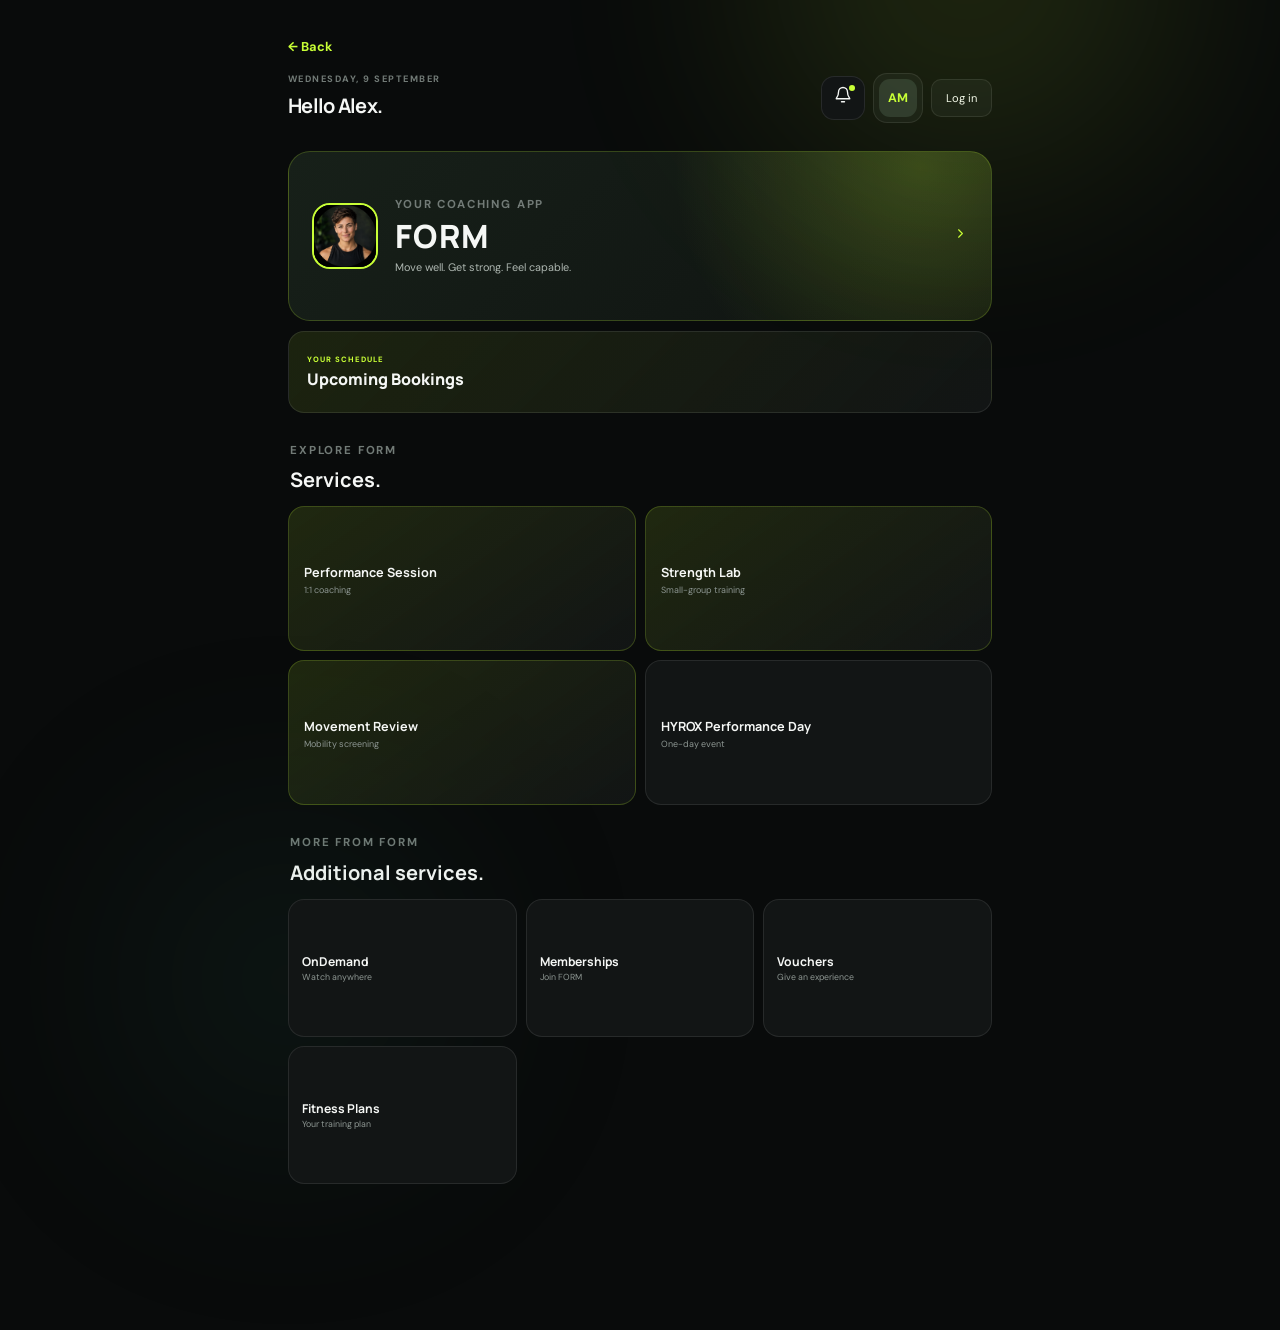
==== forgot-password.html @ d8555ecd "Add" ====
<!doctype html>
<html lang="en">
<head>
  <meta charset="utf-8">
  <meta name="viewport" content="width=device-width,initial-scale=1">
  <meta name="theme-color" content="#090b0b">
  <meta name="description" content="A premium fibodo custom coaching app experience.">
  <title>FORM Dark — Powered by fibodo</title>
  <link rel="preconnect" href="https://fonts.googleapis.com">
  <link rel="preconnect" href="https://fonts.gstatic.com" crossorigin>
  <link href="https://fonts.googleapis.com/css2?family=DM+Sans:wght@400;500;600;700&amp;family=Manrope:wght@500;600;700;800&amp;display=swap" rel="stylesheet">
  <link rel="stylesheet" href="app.css">
</head>
<body data-initial-view="forgotPassword">
  <div class="ambient ambient-one"></div><div class="ambient ambient-two"></div>
  <aside class="sidebar" aria-label="Primary navigation">
    <a class="brand" href="#" aria-label="FORM home"><span class="brand-mark">F</span><span>FORM</span></a>
    <nav class="desktop-nav">
      <button class="nav-item active" data-view="home"><span data-icon="home"></span><em>Overview</em></button>
      <button class="nav-item" data-view="bookings"><span data-icon="calendar"></span><em>Bookings</em></button>
      <button class="nav-item" data-view="plans"><span data-icon="bolt"></span><em>My plan</em></button>
      <button class="nav-item" data-view="videos"><span data-icon="library"></span><em>Video library</em></button>
      <button class="nav-item" data-view="rewards"><span data-icon="trophy"></span><em>Achievements</em></button>
      <button class="nav-item" data-view="messages"><span data-icon="message"></span><em>Messages</em><b class="notice">2</b></button>
      <button class="nav-item" data-view="vouchers"><span data-icon="gift"></span><em>Vouchers</em></button>
    </nav>
    <div class="sidebar-foot"><span>Powered by</span><strong>fibodo</strong></div>
  </aside>

  <main class="shell">
    <button id="globalBack" class="global-back" type="button">← Back</button><header class="topbar">
      <div><p class="eyebrow">Wednesday, 9 September</p><h1 id="pageTitle">Hello Alex.</h1></div>
      <div class="top-actions"><div class="notification-menu"><button class="icon-btn" id="notificationToggle" aria-label="Open notifications" aria-expanded="false" aria-controls="notificationDropdown"><span data-icon="bell"></span><i></i></button><div class="notification-dropdown" id="notificationDropdown" aria-hidden="true"><header><div><p class="eyebrow">UPDATES</p><h3>Notifications</h3></div><span>4 new</span></header><div class="notification-news"><div class="notification-news-title"><div><p class="eyebrow">NEWS</p><h4>Latest from FORM.</h4></div><button data-view="news">View all</button></div><button data-view="news"><strong>Why consistency beats intensity</strong><small>Training · 4 min read</small></button><button data-view="news"><strong>Five high-protein lunches</strong><small>Nutrition · 3 min read</small></button></div><button data-view="bookings"><span class="notification-symbol"><span data-icon="calendar"></span></span><span><strong>Upcoming booking</strong><small>1:1 Performance Session tomorrow at 10:30</small><em>2 min ago</em></span></button><button data-view="plans"><span class="notification-symbol"><span data-icon="bolt"></span></span><span><strong>Remember to log your workout</strong><small>Record today’s session and how it felt.</small><em>1 hour ago</em></span></button><button data-view="messages"><span class="notification-symbol"><span data-icon="message"></span></span><span><strong>2 new messages</strong><small>Jordan replied about your next session.</small><em>Today</em></span></button><footer><button data-view="settings">Notification settings</button></footer></div></div><button class="profile" data-view="account" aria-label="Open account"><span>AM</span><b>Alex Morgan<small>Premium member</small></b></button><button class="outline-button" data-view="login">Log in</button></div>
    </header>

    <section class="view active" id="home">
      <div class="mobile-home-dashboard">
        <button class="mobile-business-card" data-view="about" aria-label="Learn more about FORM">
          <img class="mobile-business-headshot" src="images/pt-headshot.png" alt="FORM personal trainer">
          <div><p class="eyebrow">YOUR COACHING APP</p><h2>FORM</h2><p>Move well. Get strong. Feel capable.</p></div>
          <span class="mobile-business-arrow" data-icon="chevron"></span>
        </button>
        <button class="mobile-book-now" data-view="bookings"><span><small>YOUR SCHEDULE</small><strong>Upcoming Bookings</strong></span><span data-icon="arrow"></span></button>
        <div class="mobile-section-title"><div><p class="eyebrow">EXPLORE FORM</p><h3>Services.</h3></div></div>
        <div class="mobile-product-grid">
          <button data-view="productGroups"><span data-icon="user"></span><strong>Performance Session</strong><small>1:1 coaching</small></button>
          <button data-view="productGroups"><span data-icon="bolt"></span><strong>Strength Lab</strong><small>Small-group training</small></button>
          <button data-view="productGroups"><span data-icon="activity"></span><strong>Movement Review</strong><small>Mobility screening</small></button>
          <button data-view="eventDetail"><span data-icon="trophy"></span><strong>HYROX Performance Day</strong><small>One-day event</small></button>
        </div>
        <div class="mobile-section-title"><div><p class="eyebrow">MORE FROM FORM</p><h3>Additional services.</h3></div></div>
        <div class="mobile-product-grid additional-services-grid">
          <button data-view="onDemand"><span data-icon="play"></span><strong>OnDemand</strong><small>Watch anywhere</small></button>
          <button data-view="membershipShop"><span data-icon="crown"></span><strong>Memberships</strong><small>Join FORM</small></button>
          <button data-view="voucherShop"><span data-icon="gift"></span><strong>Vouchers</strong><small>Give an experience</small></button>
          <button data-view="plans"><span data-icon="bolt"></span><strong>Fitness Plans</strong><small>Your training plan</small></button>
          </div>
      </div>
      <div class="hero-card">
        <div class="hero-copy"><span class="pill">TODAY'S SESSION</span><p class="micro">WEEK 6 · STRENGTH</p><h2>Lower body<br>power.</h2><p>Build strength through controlled, compound movement.</p><div class="hero-meta"><span><b>48</b> min</span><span><b>7</b> exercises</span><span><b>High</b> intensity</span></div><button class="primary" data-video="Training plan overview">View workout<span data-icon="arrow"></span></button></div>
        <div class="hero-visual" aria-hidden="true"><div class="orb"></div><div class="rings"></div><div class="stat-float"><small>READINESS</small><strong>92<span>%</span></strong><i></i></div></div>
      </div>

      <div class="home-booking-actions" aria-label="Booking options">
        <button class="home-booking-button class-booking" data-view="productGroups"><span><small>TRAIN TOGETHER</small><strong>Book Class</strong></span><span class="booking-arrow" data-icon="arrow"></span></button>
        <button class="home-booking-button one-to-one-booking" data-view="productGroups"><span><small>PERSONAL COACHING</small><strong>Book 1:1</strong></span><span class="booking-arrow" data-icon="arrow"></span></button>
      </div>

      <div class="section-heading"><div><p class="eyebrow">YOUR DAY</p><h3>Keep your momentum.</h3></div><button class="text-btn" data-view-link="plans">View full plan <span data-icon="arrow"></span></button></div>
      <div class="dashboard-grid">
        <article class="card next-session"><div class="card-top"><span class="icon-chip"><span data-icon="calendar"></span></span><span class="status">CONFIRMED</span></div><p class="eyebrow">NEXT BOOKING</p><h4>1:1 Performance Session</h4><p class="muted">Thursday · 10:30–11:30</p><div class="coach"><span class="avatar">JT</span><div><b>Jordan Taylor</b><small>Head Coach</small></div><button class="round-btn" aria-label="Message Jordan" data-message><span data-icon="message"></span></button></div></article>
        <article class="card progress-card"><div class="card-top"><div><p class="eyebrow">WEEKLY PROGRESS</p><h4>4 of 5 sessions</h4></div><strong class="score">80%</strong></div><div class="bars" aria-label="Weekly activity"><i class="done"></i><i class="done"></i><i class="done"></i><i class="done"></i><i></i></div><p class="muted">One more session completes your strongest week yet.</p></article>
        <article class="card meal-card"><div class="meal-art"><span data-icon="leaf"></span></div><div><p class="eyebrow">MEAL OF THE DAY</p><h4>Sesame chicken bowl</h4><p class="muted">42g protein · 520 kcal</p></div></article>
      </div>
    </section>

    <section class="view" id="bookings">
      <div class="section-heading"><div><p class="eyebrow">SCHEDULE</p><h3>Your bookings.</h3></div></div>
      <div class="booking-browser"><div class="booking-filters" aria-label="Booking status"><button data-booking-filter="all" class="active">All dates</button><button data-booking-filter="booked" class="">Booked</button><button data-booking-filter="wishlist" class="">Wishlist</button><button data-booking-filter="waitlisted" class="">Waitlisted</button><button data-booking-filter="selected" class="">Selected</button><button data-booking-filter="available" class="">Available</button></div><details class="calendar-panel" open><summary>Calendar <span class="collapse-label">Expand / collapse</span></summary><div class="calendar-toolbar"><button id="previousMonth" aria-label="Previous month">‹</button><strong id="monthLabel"></strong><button id="nextMonth" aria-label="Next month">›</button></div><div class="calendar-weekdays"><span>Mon</span><span>Tue</span><span>Wed</span><span>Thu</span><span>Fri</span><span>Sat</span><span>Sun</span></div><div id="bookingCalendar" class="booking-calendar"></div><div class="calendar-legend"><span>✓ Booked</span><span>♡ Wishlist</span><span>◷ Waitlisted</span><span>● Selected</span><span>+ Available</span></div></details><div id="bookingResults" class="booking-results" aria-live="polite"></div></div><div class="mobile-section-title"><div><p class="eyebrow">YOUR SCHEDULE</p><h3>Upcoming bookings.</h3></div></div>
      <div class="mobile-section-title"><div><p class="eyebrow">YOUR COURSE</p><h3>Keep progressing.</h3></div></div>
      <button class="mobile-course-card" data-view="courseDetail"><span class="course-week">WEEK<strong>4</strong><small>OF 6</small></span><span class="course-copy"><small>ACTIVE COURSE</small><strong>Six-week Bootcamp</strong><em>Strength, conditioning and confidence</em><span class="course-progress"><i></i></span><b>67% complete</b></span><span data-icon="chevron"></span></button>
      <div class="mobile-section-title"><div><p class="eyebrow">UPCOMING EVENT</p></div></div>
      <button class="mobile-event-card" data-view="eventDetail"><span class="event-date"><b>24</b><small>OCT</small></span><span><small>ONE-DAY EVENT</small><strong>HYROX Performance Day</strong><em>09:00–17:00 · FORM Training Centre</em></span><span data-icon="arrow"></span></button>
    </section>

    <section class="view" id="plans"><div class="section-heading"><div><p class="eyebrow">PERSONALISED FOR YOU</p><h3>Your training plan.</h3></div><div class="week-switch"><button>‹</button><span>Week 6 of 8</span><button>›</button></div></div><div class="plan-grid"><article class="program-feature"><div><span class="pill">TODAY · 48 MIN</span><h2>Lower body power</h2><p>7 exercises · High intensity</p><button class="primary" data-video="Training plan overview">View workout<span data-icon="play"></span></button></div><div class="program-number">06</div></article><div class="exercise-list"><article class="exercise complete"><span class="exercise-num">01</span><div><h4>Back squat</h4><p>4 sets · 6 reps · 2 min rest</p></div><button class="video-btn" data-video="Back squat"><span data-icon="play"></span> Demo</button></article><article class="exercise"><span class="exercise-num">02</span><div><h4>Romanian deadlift</h4><p>4 sets · 8 reps · 90 sec rest</p></div><button class="video-btn" data-video="Romanian deadlift"><span data-icon="play"></span> Demo</button></article><article class="exercise"><span class="exercise-num">03</span><div><h4>Bulgarian split squat</h4><p>3 sets · 10 reps each side</p></div><button class="video-btn" data-video="Bulgarian split squat"><span data-icon="play"></span> Demo</button></article><article class="exercise"><span class="exercise-num">04</span><div><h4>Sled push</h4><p>5 rounds · 20 metres</p></div><button class="video-btn" data-video="Sled push"><span data-icon="play"></span> Demo</button></article></div></div></section>

    <section class="view" id="messages"><div class="messages-shell"><div class="conversations"><div class="section-heading compact"><div><p class="eyebrow">SUPPORT</p><h3>Messages.</h3></div></div><button class="conversation active"><span class="avatar online">JT</span><div><b>Jordan Taylor</b><p>Perfect — keep the tempo controlled...</p></div><time>14:24</time></button><button class="conversation"><span class="avatar">MC</span><div><b>Maya Chen</b><p>Your mobility session is ready.</p></div><time>MON</time></button></div><div class="chat"><header><span class="avatar online">JT</span><div><h4>Jordan Taylor</h4><p>Head Coach · Online</p></div><button class="round-btn"><span data-icon="video"></span></button></header><div class="chat-body" id="chatBody"><div class="bubble coach-bubble">Great work on yesterday’s session. How are the legs feeling today?<time>13:48</time></div><div class="bubble user-bubble">Feeling good. A little tight through the hips, but energy is high.<time>14:02</time></div><div class="bubble coach-bubble">Perfect — keep the tempo controlled today. I’ve added a short mobility warm-up before your squats.<time>14:24</time></div></div><form class="composer" id="messageForm"><input id="messageInput" aria-label="Message Jordan" placeholder="Message Jordan..." autocomplete="off"><button aria-label="Send message"><span data-icon="send"></span></button></form></div></div></section>

    <section class="view" id="vouchers"><div class="voucher-hero"><p class="eyebrow">SHARE THE EXPERIENCE</p><h2>A gift that<br>moves with them.</h2><p>Give personalised coaching, premium sessions or complete freedom to choose.</p></div><div class="voucher-grid"><button class="voucher" data-value="50"><small>FORM GIFT</small><strong>£50</strong><span>Digital voucher</span><i>F</i></button><button class="voucher selected" data-value="100"><small>FORM GIFT</small><strong>£100</strong><span>Digital voucher</span><i>F</i></button><button class="voucher" data-value="200"><small>FORM GIFT</small><strong>£200</strong><span>Digital voucher</span><i>F</i></button></div><div class="voucher-checkout card"><div><p class="eyebrow">YOUR SELECTION</p><h3 id="voucherValue">£100 gift voucher</h3><p class="muted">Delivered instantly by email with your personal message.</p></div><button class="primary" id="buyVoucher">Purchase securely <span data-icon="lock"></span></button></div></section>
    <section class="view" id="videos">
      <div class="video-library-head"><div><p class="eyebrow">LEARN · MOVE · PROGRESS</p><h3>Video library.</h3><p>Expert guidance for every part of your programme.</p></div><label class="video-search"><span data-icon="search"></span><input id="videoSearch" type="search" placeholder="Search videos" aria-label="Search video library"></label></div>
      <div class="video-filters" aria-label="Video categories"><button class="active" data-filter="all">All videos</button><button data-filter="strength">Strength</button><button data-filter="technique">Technique</button><button data-filter="mobility">Mobility</button><button data-filter="nutrition">Nutrition</button></div>
      <article class="featured-video"><button class="featured-play" aria-label="Play featured squat video"><span data-icon="play"></span></button><div class="featured-shade"></div><div class="featured-copy"><span class="pill">FEATURED · TECHNIQUE</span><h2>Build a stronger squat.</h2><p>Four clear steps for better mechanics, control and lower-body strength.</p><button class="primary video-open" data-video-id="gcNh17Ckjgg" data-title="How to properly squat for growth">Watch now <span data-icon="play"></span></button></div></article>
      <div class="section-heading video-section-heading"><div><p class="eyebrow">RECOMMENDED FOR YOU</p><h3>Keep learning.</h3></div><span id="videoCount">8 videos</span></div>
      <div class="video-grid" id="videoGrid">
        <article class="video-card" data-category="technique strength" data-search="squat lower body growth technique"><button class="video-thumb video-open" data-video-id="gcNh17Ckjgg" data-title="How to properly squat for growth" style="--thumb:url('https://i.ytimg.com/vi/gcNh17Ckjgg/hqdefault.jpg')"><span class="play-badge"><span data-icon="play"></span></span><small>05:35</small></button><div><span>TECHNIQUE</span><h4>How to properly squat for growth</h4><p>Renaissance Periodization</p></div></article>
        <article class="video-card" data-category="technique strength" data-search="deadlift foundational movement form technique"><button class="video-thumb video-open" data-video-id="op9kVnSso6Q" data-title="The deadlift: foundational movement" style="--thumb:url('https://i.ytimg.com/vi/op9kVnSso6Q/hqdefault.jpg')"><span class="play-badge"><span data-icon="play"></span></span><small>01:22</small></button><div><span>TECHNIQUE</span><h4>The deadlift: foundational movement</h4><p>CrossFit</p></div></article>
        <article class="video-card" data-category="technique strength" data-search="bench press perfect technique powerlifting chest"><button class="video-thumb video-open" data-video-id="vcBig73ojpE" data-title="Bench press with perfect technique" style="--thumb:url('https://i.ytimg.com/vi/vcBig73ojpE/hqdefault.jpg')"><span class="play-badge"><span data-icon="play"></span></span><small>10:36</small></button><div><span>STRENGTH</span><h4>Bench press with perfect technique</h4><p>Jeff Nippard</p></div></article>
        <article class="video-card" data-category="mobility" data-search="hip mobility follow along lower body warm up"><button class="video-thumb video-open" data-video-id="jj2AAH6jbHk" data-title="12-minute hip mobility routine" style="--thumb:url('https://i.ytimg.com/vi/jj2AAH6jbHk/hqdefault.jpg')"><span class="play-badge"><span data-icon="play"></span></span><small>12:00</small></button><div><span>MOBILITY</span><h4>12-minute hip mobility routine</h4><p>Tom Merrick</p></div></article>
        <article class="video-card" data-category="mobility" data-search="full body mobility flexibility follow along recovery"><button class="video-thumb video-open" data-video-id="R3WDe7byUXo" data-title="15-minute full-body mobility" style="--thumb:url('https://i.ytimg.com/vi/R3WDe7byUXo/hqdefault.jpg')"><span class="play-badge"><span data-icon="play"></span></span><small>15:00</small></button><div><span>MOBILITY</span><h4>15-minute full-body mobility</h4><p>Tom Merrick</p></div></article>
        <article class="video-card" data-category="strength technique" data-search="pull ups wide back technique upper body"><button class="video-thumb video-open" data-video-id="Hdc7Mw6BIEE" data-title="The best way to do pull-ups" style="--thumb:url('https://i.ytimg.com/vi/Hdc7Mw6BIEE/hqdefault.jpg')"><span class="play-badge"><span data-icon="play"></span></span><small>08:44</small></button><div><span>STRENGTH</span><h4>The best way to do pull-ups</h4><p>Jeff Nippard</p></div></article>
        <article class="video-card" data-category="nutrition" data-search="high protein meal prep recipes nutrition"><button class="video-thumb video-open" data-video-id="i07z8HATIVw" data-title="One-hour high-protein meal prep" style="--thumb:url('https://i.ytimg.com/vi/i07z8HATIVw/hqdefault.jpg')"><span class="play-badge"><span data-icon="play"></span></span><small>22:18</small></button><div><span>NUTRITION</span><h4>One-hour high-protein meal prep</h4><p>Fitness food guide</p></div></article>
        <article class="video-card" data-category="nutrition" data-search="high protein meal prep flavour recipes healthy"><button class="video-thumb video-open" data-video-id="GOLY1I0yXzI" data-title="High-protein meal prep you'll want to eat" style="--thumb:url('https://i.ytimg.com/vi/GOLY1I0yXzI/hqdefault.jpg')"><span class="play-badge"><span data-icon="play"></span></span><small>16:42</small></button><div><span>NUTRITION</span><h4>High-protein meals you’ll want to eat</h4><p>Meal prep essentials</p></div></article>
      </div>
      <div class="video-empty" id="videoEmpty"><span data-icon="search"></span><h4>No videos found</h4><p>Try another search or category.</p></div>
    </section>
    <section class="view" id="rewards">
      <div class="rewards-hero">
        <div class="level-orbit"><div class="level-ring"><span>LEVEL</span><strong id="levelNumber">12</strong><small>ATHLETE</small></div><i></i><b class="orbit-dot"></b></div>
        <div class="rewards-copy"><p class="eyebrow">YOUR MOMENTUM</p><h2>Every move<br>counts.</h2><p>Earn points for consistency, unlock achievements and turn small wins into lasting progress.</p><div class="xp-progress"><div><span>Level 12</span><b><span id="currentXp">2,460</span> / 3,000 XP</b></div><i><em id="xpFill"></em></i><small><strong id="xpRemaining">540 XP</strong> to Level 13</small></div></div>
        <div class="rewards-stats"><div><span data-icon="flame"></span><strong>9</strong><small>DAY STREAK</small></div><div><span data-icon="star"></span><strong id="pointsTotal">2,460</strong><small>TOTAL XP</small></div><div><span data-icon="medal"></span><strong>14</strong><small>BADGES</small></div></div>
      </div>
      <div class="section-heading"><div><p class="eyebrow">THIS WEEK</p><h3>Challenges.</h3></div><span class="challenge-reset">Resets Monday</span></div>
      <div class="challenge-grid">
        <article class="challenge-card active-challenge"><div class="challenge-icon"><span data-icon="bolt"></span></div><div class="challenge-copy"><span>POWER WEEK</span><h4>Complete five workouts</h4><p>4 of 5 sessions completed</p><div class="challenge-bar"><i style="--challenge:80%"></i></div></div><div class="challenge-reward"><b>+250</b><small>XP</small><button data-claim="120" data-action="Workout logged">Log session</button></div></article>
        <article class="challenge-card"><div class="challenge-icon amber"><span data-icon="flame"></span></div><div class="challenge-copy"><span>CONSISTENCY</span><h4>Keep your streak alive</h4><p>Train or check in today</p><div class="challenge-bar"><i style="--challenge:64%"></i></div></div><div class="challenge-reward"><b>+100</b><small>XP</small><button data-claim="60" data-action="Daily check-in complete">Check in</button></div></article>
        <article class="challenge-card"><div class="challenge-icon violet"><span data-icon="leaf"></span></div><div class="challenge-copy"><span>FUELLED</span><h4>Log three meal-plan days</h4><p>2 of 3 days completed</p><div class="challenge-bar"><i style="--challenge:66%"></i></div></div><div class="challenge-reward"><b>+150</b><small>XP</small><button data-claim="75" data-action="Meal-plan day logged">Log meals</button></div></article>
      </div>
      <div class="rewards-lower">
        <section class="achievements-panel"><div class="panel-heading"><div><p class="eyebrow">COLLECTION</p><h3>Achievements.</h3></div><button>View all</button></div><div class="badge-grid"><article class="badge unlocked"><div><span data-icon="flame"></span></div><h4>On fire</h4><p>7-day streak</p></article><article class="badge unlocked"><div><span data-icon="crown"></span></div><h4>Early riser</h4><p>10 sessions before 9am</p></article><article class="badge unlocked"><div><span data-icon="medal"></span></div><h4>Century club</h4><p>100 workouts completed</p></article><article class="badge locked"><div><span data-icon="lock"></span></div><h4>Unstoppable</h4><p>Complete 12 weeks</p></article></div></section>
        <section class="leaderboard-panel"><div class="panel-heading"><div><p class="eyebrow">YOUR COMMUNITY</p><h3>Leaderboard.</h3></div><span>THIS MONTH</span></div><div class="leader-row"><b>1</b><span class="avatar gold">SK</span><div><strong>Sam King</strong><small>Level 16</small></div><em>4,820 XP</em></div><div class="leader-row"><b>2</b><span class="avatar silver">MP</span><div><strong>Maya Patel</strong><small>Level 14</small></div><em>3,740 XP</em></div><div class="leader-row you"><b>3</b><span class="avatar">AM</span><div><strong>Alex Morgan <i>YOU</i></strong><small>Level 12</small></div><em id="leaderXp">2,460 XP</em></div><div class="leader-row"><b>4</b><span class="avatar bronze">JL</span><div><strong>Jamie Lee</strong><small>Level 11</small></div><em>2,130 XP</em></div></section>
      </div>
    </section>
    <section class="view account-view" id="account">
      <div class="account-banner"><div class="account-avatar">AM<span></span></div><div><p class="eyebrow">ACCOUNT</p><h2>Your account.</h2><p>Security, payment details and linked family members.</p></div>&lt;      <div class="account-section-heading"><p class="eyebrow">MANAGE ACCOUNT</p><h3>Account details.</h3></div>
      <div class="account-tile-grid">
        <button class="account-tile feature-tile" data-view="passwordPage"><span class="tile-icon"><span data-icon="lock"></span></span><div><strong>Password</strong><small>Change your password</small></div><span data-icon="chevron"></span></button>
        <button class="account-tile" data-view="cardsPage"><span class="tile-icon"><span data-icon="card"></span></span><div><strong>Cards</strong><small>Manage payment cards</small></div><span data-icon="chevron"></span></button>
        <button class="account-tile" data-view="familyPage"><span class="tile-icon"><span data-icon="user"></span></span><div><strong>Family members</strong><small>Manage linked people</small></div><span data-icon="chevron"></span></button>
        <button class="account-tile" data-view="qrCode"><span class="tile-icon"><span data-icon="activity"></span></span><div><strong>QR code</strong><small>Your member pass</small></div><span data-icon="chevron"></span></button>
        <button class="account-tile" data-view="settings"><span class="tile-icon"><span data-icon="settings"></span></span><div><strong>Settings</strong><small>Security and preferences</small></div><span data-icon="chevron"></span></button>
      </div>
    

    <section class="view detail-view" id="passwordPage">
      <div class="detail-heading"><div><p class="eyebrow">SECURITY</p><h2>Password.</h2><p>Choose a strong password to keep your account protected.</p></div></div>
      <form class="account-form card compact-account-form"><div class="form-grid"><label class="wide">Current password<input type="password" autocomplete="current-password" placeholder="Enter current password"></label><label>New password<input type="password" autocomplete="new-password" placeholder="At least 8 characters"></label><label>Confirm new password<input type="password" autocomplete="new-password" placeholder="Repeat new password"></label></div><div class="form-actions"><span>Use at least 8 characters</span><button class="primary" type="button" data-action-toast="Password updated securely">Update password</button></div></form>
    </section>

    <section class="view detail-view" id="cardsPage">
      <div><div class="detail-heading"><div><p class="eyebrow">PAYMENT DETAILS</p><h2>Cards.</h2><p>Manage the cards used for bookings and memberships.</p></div></div><article class="card empty-card-state" id="emptyCards"><div class="empty-card-illustration"><span data-icon="card"></span><i>+</i></div><p class="eyebrow">READY WHEN YOU ARE</p><h3>No cards added yet.</h3><p>Add a payment card to make your next booking easier.</p><button class="primary" data-view="addCardPreview">Add your first card <span data-icon="plus"></span></button><div class="wallet-security"><span data-icon="shield"></span><p>Payment details are handled by your payment provider.</p></div></article><article class="card payment-panel" id="demoSavedCard" hidden><p class="eyebrow">DEMO PAYMENT METHOD</p><div class="saved-card"><span class="card-brand">VISA</span><div><strong>•••• 4242</strong><small>Example card · no payment details stored</small></div></div><button class="text-btn" id="removeDemoCard">Remove demo card</button></article></div></section>

    <section class="view detail-view" id="familyPage">
      <div class="detail-heading"><div><p class="eyebrow">LINKED PEOPLE</p><h2>Family members.</h2><p>Manage people connected to your account.</p></div><button class="primary" type="button" data-action-toast="Add family member opened">Add member <span data-icon="plus"></span></button></div>
      <div class="contact-list family-list"><article><span class="avatar">SM</span><div><strong>Sam Morgan</strong><p>Family member · Emergency contact</p></div><button data-action-toast="Sam Morgan details opened">Details</button></article><article><span class="avatar">EM</span><div><strong>Ellie Morgan</strong><p>Family member</p></div><button data-action-toast="Ellie Morgan details opened">Details</button></article></div>
    </section>

    <section class="view detail-view" id="profilePage"><div class="detail-heading"><div><p class="eyebrow">PERSONAL DETAILS</p><h2>Your profile.</h2><p>Keep your coach up to date with your goals and preferences.</p></div><div class="large-avatar">AM<button aria-label="Change profile photo"><span data-icon="camera"></span></button></div></div><form class="account-form card" id="profileForm"><div class="form-grid"><label>First name<input name="firstName" value="Alex"></label><label>Last name<input name="lastName" value="Morgan"></label><label>Email address<input name="email" type="email" value="alex.morgan@example.com"></label><label>Mobile number<input name="phone" type="tel" value="+44 7700 900123"></label><label>Date of birth<input name="dob" type="date" value="1990-04-12"></label><label>Preferred pronouns<select name="pronouns"><option>They / them</option><option>She / her</option><option>He / him</option></select></label><label class="wide">Primary goal<select name="goal"><option>Build strength</option><option>Improve fitness</option><option>Lose body fat</option><option>Move better</option></select></label><label class="wide">Anything your coach should know<textarea name="coachNotes">Working towards a stronger squat while improving hip mobility.</textarea></label></div><div class="form-actions"><span>Last updated today</span><button class="primary" type="submit">Save changes</button></div></form></section>

    <section class="view detail-view" id="wallet"><div class="detail-heading"><div><p class="eyebrow">PAYMENTS &amp; PASSES</p><h2>Your wallet.</h2><p>Manage payment methods, account credit and active passes.</p></div><button class="primary" id="addPayment" data-view="addCardPreview">Add payment method <span data-icon="plus"></span></button></div><div class="wallet-grid"><article class="payment-panel card"><div class="panel-heading"><div><p class="eyebrow">PAYMENT METHODS</p><h3>Saved cards.</h3></div></div><div id="walletCardState" class="wallet-empty"><p>No payment cards added.</p><button class="text-btn" data-view="cardsPage">Manage cards</button></div><div class="wallet-security"><span data-icon="shield"></span><p><strong>Payments are protected</strong><small>Your card details are securely encrypted.</small></p></div></article></div><div class="pass-panel card"><div><p class="eyebrow">ACTIVE PASS</p><h3>10 Session Performance Pack</h3><span>6 sessions remaining · Valid until 30 November 2026</span></div><div class="pass-uses"><i><em></em></i><strong>6 / 10</strong></div></div></section>

    <section class="view detail-view" id="membership"><div class="detail-heading"><div><p class="eyebrow">YOUR PLAN</p><h2>Membership.</h2><p>Your coaching, benefits and billing in one place.</p></div></div><article class="membership-hero"><div><span class="pill">ACTIVE</span><p>FORM</p><h2>Premium</h2><small>Complete coaching membership</small></div><div class="membership-price"><strong>£89</strong><span>/ month</span><small>Next payment 1 November</small></div></article><div class="membership-grid"><article class="card"><p class="eyebrow">INCLUDED</p><ul class="benefit-list"><li><span data-icon="check"></span>Four 1:1 coaching sessions</li><li><span data-icon="check"></span>Personalised training programme</li><li><span data-icon="check"></span>Unlimited coach messaging</li><li><span data-icon="check"></span>Full video library access</li></ul></article><article class="card membership-actions"><p class="eyebrow">MANAGE</p><button data-view="membershipShop">Change membership <span data-icon="chevron"></span></button><button data-view="billingHistory">View billing history <span data-icon="chevron"></span></button></article></div></section>

    <section class="view detail-view" id="settings"><div class="detail-heading"><div><p class="eyebrow">PREFERENCES</p><h2>Settings.</h2><p>Control how your app works for you.</p></div></div><div class="settings-groups"><section class="settings-card card"><div class="settings-title"><span data-icon="bell"></span><div><h3>Notifications</h3><p>Choose what you want to hear about.</p></div></div><label class="setting-row"><span><strong>Booking reminders</strong><small>Receive reminders before sessions</small></span><input type="checkbox" checked><i></i></label><label class="setting-row"><span><strong>Coach messages</strong><small>Alert me when my coach replies</small></span><input type="checkbox" checked><i></i></label><label class="setting-row"><span><strong>Progress updates</strong><small>Weekly performance summaries</small></span><input type="checkbox" checked><i></i></label></section><section class="settings-card card"><div class="settings-title"><span data-icon="settings"></span><div><h3>App preferences</h3><p>Personalise your experience.</p></div></div><label class="setting-select"><span>Units</span><select><option>Metric — kg</option><option>Imperial — lb</option></select></label><label class="setting-select"><span>Start of week</span><select><option>Monday</option><option>Sunday</option></select></label><label class="setting-row"><span><strong>Sound effects</strong><small>Workout timers and achievements</small></span><input type="checkbox"><i></i></label></section><section class="settings-card card"><div class="settings-title"><span data-icon="shield"></span><div><h3>Privacy &amp; security</h3><p>Manage your data and account access.</p></div></div><button class="settings-link" data-account-action="Password settings">Change password <span data-icon="chevron"></span></button><button class="settings-link" data-account-action="Privacy settings">Privacy preferences <span data-icon="chevron"></span></button><button class="settings-link" data-account-action="Data download">Download my data <span data-icon="chevron"></span></button></section></div><button class="sign-out"><span data-icon="logout"></span> Sign out</button></section>

    <section class="view detail-view" id="help"><div class="detail-heading"><div><p class="eyebrow">WE'RE HERE TO HELP</p><h2>Help &amp; support.</h2><p>Find an answer or speak to the team.</p></div></div><div class="support-grid"><button data-account-action="Message support"><span data-icon="message"></span><strong>Message support</strong><small>Usually replies within one hour</small></button><button data-account-action="Call support"><span data-icon="phone"></span><strong>Call us</strong><small>Monday–Friday, 8am–6pm</small></button><button data-account-action="Help centre"><span data-icon="document"></span><strong>Help centre</strong><small>Guides and common questions</small></button></div><div class="faq-panel card"><p class="eyebrow">POPULAR QUESTIONS</p><details><summary>How do I reschedule a booking?<span>+</span></summary><p>Open Bookings, choose the session and select reschedule. Available times will appear instantly.</p></details><details><summary>Where can I see my completed workouts?<span>+</span></summary><p>Your completed sessions appear in Activity, including recorded sets, volume and session notes.</p></details><details><summary>How do vouchers and account credit work?<span>+</span></summary><p>Redeemed vouchers are added to your wallet and can be used automatically at checkout.</p></details><details><summary>Can my coach see my workout notes?<span>+</span></summary><p>Yes. Notes saved in the performance tracker can be reviewed by your coach to personalise future sessions.</p></details></div></section>
    <section class="view portal-view" id="onDemand"><div class="detail-heading"><div><p class="eyebrow">WATCH ANYWHERE</p><h2>OnDemand.</h2><p>Coach-led sessions, technique guides and programmes whenever you need them.</p></div></div><div class="feature-strip"><span class="pill">NEW SERIES</span><h2>Stronger foundations.</h2><p>A six-part programme built around confident movement.</p><button class="primary video-open" data-video-id="gcNh17Ckjgg" data-title="How to properly squat for growth">Start watching <span data-icon="play"></span></button></div><div class="subnav"><button class="active">Featured</button><button>Playlists</button><button>Continue watching</button></div><div class="media-grid"><article><div class="media-art art-one"><button class="video-open" data-video-id="gcNh17Ckjgg" data-title="How to properly squat for growth"><span data-icon="play"></span></button><small>32 MIN</small></div><h3>Full body strength</h3><p>Strength Foundations · Episode 1</p></article><article><div class="media-art art-two"><button class="video-open" data-video-id="gcNh17Ckjgg" data-title="How to properly squat for growth"><span data-icon="play"></span></button><small>18 MIN</small></div><h3>Mobility reset</h3><p>Move Better · Episode 4</p></article><article><div class="media-art art-three"><button class="video-open" data-video-id="gcNh17Ckjgg" data-title="How to properly squat for growth"><span data-icon="play"></span></button><small>24 MIN</small></div><h3>Core control</h3><p>Essential Strength · Episode 2</p></article></div><div class="account-section-heading"><p class="eyebrow">PLAYLISTS</p><h3>Made for your goals.</h3></div><div class="playlist-grid"><button data-view="strengthPlaylist"><b>4 videos</b><strong>Build strength</strong><span>Progressive sessions for confident lifting</span></button><button data-action-toast="Mobility playlist opened"><b>8 sessions</b><strong>Move better</strong><span>Mobility, recovery and flexibility</span></button><button data-action-toast="Quick workouts opened"><b>10 sessions</b><strong>Under 30 minutes</strong><span>Focused training for busy days</span></button></div></section>

    <section class="view portal-view" id="membershipShop"><div class="detail-heading"><div><p class="eyebrow">MEMBERSHIPS</p><h2>Choose your level.</h2><p>Flexible coaching memberships designed around the support you need.</p></div></div><div class="current-membership-link card"><div><p class="eyebrow">YOUR ACTIVE MEMBERSHIP</p><strong>FORM Premium · £89 / month</strong></div><button class="outline-button" data-view="membership">Manage membership</button></div><div class="commerce-grid"><article><span>ESSENTIAL</span><h3>Build consistency</h3><p>Gym access, plans and OnDemand.</p><strong>£39<small>/month</small></strong><ul><li>Full OnDemand library</li><li>Monthly plan update</li><li>Member pricing</li></ul><button class="primary journey-start" data-kind="membership" data-product="Essential Membership" data-price="£39/month">Choose Essential</button></article><article class="popular"><i>MOST POPULAR</i><span>PREMIUM</span><h3>Complete coaching</h3><p>Personal guidance and accountability.</p><strong>£89<small>/month</small></strong><ul><li>Everything in Essential</li><li>Four 1:1 sessions</li><li>Unlimited messaging</li></ul><button class="primary journey-start" data-kind="membership" data-product="Premium Membership" data-price="£89/month">Choose Premium</button></article><article><span>ELITE</span><h3>Maximum support</h3><p>High-touch coaching and recovery.</p><strong>£149<small>/month</small></strong><ul><li>Everything in Premium</li><li>Weekly 1:1 session</li><li>Priority booking</li></ul><button class="primary journey-start" data-kind="membership" data-product="Elite Membership" data-price="£149/month">Choose Elite</button></article></div></section>

    <section class="view portal-view" id="voucherShop"><div class="detail-heading"><div><p class="eyebrow">VOUCHERS</p><h2>Give something meaningful.</h2><p>Choose an experience or let them decide with flexible credit.</p></div></div><div class="commerce-grid"><article><span>FLEXIBLE</span><h3>Digital gift card</h3><p>Redeem against any session or membership.</p><strong>From £25</strong><button class="primary journey-start" data-kind="voucher" data-product="Digital Gift Card" data-price="£50">Select voucher</button></article><article><span>COACHING</span><h3>1:1 performance session</h3><p>A personalised 60-minute coaching experience.</p><strong>£65</strong><button class="primary journey-start" data-kind="voucher" data-product="1:1 Performance Voucher" data-price="£65">Select voucher</button></article><article><span>PACK</span><h3>Three session pack</h3><p>Momentum, progression and expert support.</p><strong>£175</strong><button class="primary journey-start" data-kind="voucher" data-product="Three Session Voucher" data-price="£175">Select voucher</button></article></div></section>

    <section class="view portal-view" id="productGroups"><div class="detail-heading"><div><p class="eyebrow">BOOK AN EXPERIENCE</p><h2>Product groups.</h2><p>Choose a service, find a time and confirm your place.</p></div></div><div class="commerce-grid"><article><span>1:1 COACHING</span><h3>Performance session</h3><p>Personalised coaching built around you.</p><strong>From £65</strong><button class="primary journey-start" data-kind="booking" data-product="1:1 Performance Session" data-price="£65">Book now</button></article><article><span>SMALL GROUP</span><h3>Strength Lab</h3><p>Technique and progression, maximum six people.</p><strong>£18</strong><button class="primary journey-start" data-kind="booking" data-product="Strength Lab" data-price="£18">Book now</button></article><article><span>RECOVERY</span><h3>Movement review</h3><p>Mobility screening and personalised reset.</p><strong>£45</strong><button class="primary journey-start" data-kind="booking" data-product="Movement Review" data-price="£45">Book now</button></article></div></section>

    <section class="view portal-view" id="about"><div class="about-hero"><p class="eyebrow">ABOUT FORM</p><h2>Coaching for a stronger life.</h2><p>We combine expert coaching, thoughtful programming and a genuinely personal approach.</p></div><div class="info-grid"><article><span data-icon="user"></span><h3>About</h3><p>Meet the team and discover the values behind FORM.</p><button data-action-toast="Our story opened">Our story</button></article><article><span data-icon="message"></span><h3>Social media</h3><p>Training ideas, member stories and motivation.</p><button data-action-toast="Instagram opened">Follow us</button></article><article><span data-icon="shield"></span><h3>Credentials</h3><p>Qualified, insured and always developing.</p><button data-action-toast="Credentials opened">View credentials</button></article><article><span data-icon="star"></span><h3>Reviews</h3><p>“The most considered coaching I’ve experienced.”</p><button data-action-toast="Reviews opened">Read 128 reviews</button></article></div></section>

    <section class="view portal-view" id="news"><div class="detail-heading"><div><p class="eyebrow">LATEST FROM FORM</p><h2>News.</h2><p>Ideas, community stories and updates from your coaching team.</p></div></div><div class="news-grid"><article class="news-feature"><span>TRAINING · 8 SEP</span><h2>Why consistency beats intensity.</h2><p>How small, repeatable wins create the strongest long-term results.</p><button data-action-toast="Article opened">Read article</button></article><article><span>COMMUNITY · 4 SEP</span><h3>Member of the month</h3><p>Sam shares the habits behind a transformative first year.</p><button data-action-toast="Article opened">Read more</button></article><article><span>NUTRITION · 1 SEP</span><h3>Five high-protein lunches</h3><p>Simple, satisfying meals that make preparation easier.</p><button data-action-toast="Article opened">Read more</button></article></div></section>

    <section class="view detail-view" id="contacts"><div class="detail-heading"><div><p class="eyebrow">YOUR PEOPLE</p><h2>Contacts.</h2><p>Coaches, family members and groups connected to your account.</p></div><button class="primary" data-action-toast="Add contact opened">Add contact <span data-icon="plus"></span></button></div><div class="contact-list"><article><span class="avatar online">JT</span><div><strong>Jordan Taylor</strong><p>Head Coach · Primary contact</p></div><button data-view="messages">Message</button></article><article><span class="avatar">MC</span><div><strong>Maya Chen</strong><p>Mobility Coach</p></div><button data-view="messages">Message</button></article><article><span class="avatar">SM</span><div><strong>Sam Morgan</strong><p>Family member · Emergency contact</p></div><button data-action-toast="Contact details opened">Details</button></article></div><div class="account-section-heading contacts-group-heading"><p class="eyebrow">YOUR GROUPS</p><h3>Train together.</h3></div><div class="contact-groups"><button data-action-toast="Bootcamp Crew opened"><span class="group-stack"><i>AM</i><i>SK</i><i>JL</i></span><span><strong>Bootcamp Crew</strong><small>12 members · 4 new posts</small></span><span data-icon="chevron"></span></button><button data-action-toast="HYROX Team opened"><span class="group-stack"><i>AM</i><i>JT</i><i>MC</i></span><span><strong>HYROX Team</strong><small>8 members · Event group</small></span><span data-icon="chevron"></span></button><button data-action-toast="Saturday Strength opened"><span class="group-stack"><i>AM</i><i>RP</i><i>SB</i></span><span><strong>Saturday Strength</strong><small>6 members · Next session 09:00</small></span><span data-icon="chevron"></span></button></div></section>

    <section class="view account-view" id="profileHub"><div class="account-banner"><div class="account-avatar">AM<span></span></div><div><p class="eyebrow">PROFILE</p><h2>Alex Morgan</h2><p>Your services, activity and conversations.</p></div><button class="account-edit" data-view="profilePage">Edit profile <span data-icon="arrow"></span></button></div><div class="account-section-heading"><p class="eyebrow">YOUR PROFILE</p><h3>Everything connected to you.</h3></div><div class="account-tile-grid"><button class="account-tile feature-tile" data-view="bookings"><span class="tile-icon"><span data-icon="calendar"></span></span><div><strong>Bookings</strong><small>Upcoming and previous</small></div><span data-icon="chevron"></span></button><button class="account-tile" data-view="membershipShop"><span class="tile-icon"><span data-icon="crown"></span></span><div><strong>Memberships</strong><small>Plan and billing</small></div><span data-icon="chevron"></span></button><button class="account-tile" data-view="voucherShop"><span class="tile-icon"><span data-icon="gift"></span></span><div><strong>Vouchers</strong><small>Purchase and redeem</small></div><span data-icon="chevron"></span></button><button class="account-tile" data-view="contacts"><span class="tile-icon"><span data-icon="phone"></span></span><div><strong>Contacts</strong><small>Coaches and key people</small></div><span data-icon="chevron"></span></button><button class="account-tile feature-tile" data-view="wallet"><span class="tile-icon"><span data-icon="wallet"></span></span><div><strong>Wallet</strong><small>Credit, passes and payments</small></div><span data-icon="chevron"></span></button><button class="account-tile" data-view="messages"><span class="tile-icon"><span data-icon="message"></span></span><div><strong>Messages</strong><small>Chat with your coach</small></div><span class="tile-alert">2</span><span data-icon="chevron"></span></button><button class="account-tile" data-view="settings"><span class="tile-icon"><span data-icon="bell"></span></span><div><strong>Notifications</strong><small>Manage alerts</small></div><span data-icon="chevron"></span></button></div></section>

    <section class="view detail-view" id="watchlist"><div class="detail-heading"><div><p class="eyebrow">SAVED FOR LATER</p><h2>Your watchlist.</h2><p>Keep your favourite content close.</p></div></div><div class="media-grid"><article><div class="media-art art-one"><button class="video-open" data-video-id="gcNh17Ckjgg" data-title="How to properly squat for growth"><span data-icon="play"></span></button></div><h3>Squat masterclass</h3><p>Technique · 21 min</p></article><article><div class="media-art art-two"><button class="video-open" data-video-id="gcNh17Ckjgg" data-title="How to properly squat for growth"><span data-icon="play"></span></button></div><h3>Recovery flow</h3><p>Mobility · 16 min</p></article></div></section>

    <section class="view detail-view" id="qrCode"><div class="qr-panel card"><p class="eyebrow">YOUR MEMBER PASS</p><h2>Ready to check in.</h2><div class="fake-qr"><i></i></div><strong>Alex Morgan</strong><span>Member #FORM-20418</span><p>Present this code at reception when you arrive.</p></div></section>

    <section class="view journey-view" id="journey"><button class="back-account" id="journeyBack"><span data-icon="arrow"></span> Back</button><div class="journey-steps"><span class="active">1<i>Choose</i></span><span>2<i id="stepTwoLabel">Select</i></span><span>3<i>Participants</i></span><span>4<i>Checkout</i></span></div><div class="journey-layout"><div class="journey-main card"><p class="eyebrow" id="journeyEyebrow">YOUR SELECTION</p><h2 id="journeyTitle">Complete your booking.</h2><div id="journeyContent"></div></div><aside class="order-card"><p class="eyebrow">ORDER SUMMARY</p><h3 id="orderProduct">Premium Membership</h3><span id="orderDetail">Alex Morgan</span><div><span>Total</span><strong id="orderPrice">£89</strong></div><button class="primary" id="journeyNext">Continue <span data-icon="arrow"></span></button><small>Secure checkout · Cancel anytime</small></aside></div></section>
  

  <nav class="mobile-nav" aria-label="Mobile navigation"><button class="nav-item active" data-view="home"><span data-icon="home"></span><em>Home</em></button><button class="nav-item" data-view="wallet"><span data-icon="wallet"></span><em>Wallet</em></button><button class="nav-item" data-view="messages"><span data-icon="message"></span><em>Messages</em></button><button class="nav-item" data-view="contacts"><span data-icon="phone"></span><em>Contacts</em></button><button class="nav-item" data-view="profileHub"><span data-icon="user"></span><em>Profile</em></button></nav>
  <div class="modal" id="modal" aria-hidden="true"><div class="modal-backdrop" data-close></div><div class="modal-panel" role="dialog" aria-modal="true" aria-labelledby="modalTitle"><button class="modal-close" data-close aria-label="Close">×</button><div class="modal-icon"><span data-icon="play"></span></div><p class="eyebrow">FORM COACHING</p><h3 id="modalTitle">Ready to train?</h3><p id="modalText">Your session timer and exercise guidance are ready.</p><button class="primary" data-close>Let’s go <span data-icon="arrow"></span></button></div></div>
  <div class="toast" id="toast" role="status"></div>
  <div class="video-modal" id="videoModal" aria-hidden="true"><div class="modal-backdrop" data-video-close></div><div class="video-modal-panel" role="dialog" aria-modal="true" aria-labelledby="videoModalTitle"><button class="modal-close" data-video-close aria-label="Close video">×</button><div class="video-frame"><iframe id="youtubePlayer" title="YouTube video player" src="about:blank" allow="accelerometer; autoplay; clipboard-write; encrypted-media; gyroscope; picture-in-picture; web-share" allowfullscreen></iframe></div><div class="video-modal-copy"><p class="eyebrow">VIDEO LIBRARY</p><h3 id="videoModalTitle">Video</h3><a id="youtubeLink" href="#" target="_blank" rel="noopener">Open on YouTube <span data-icon="arrow"></span></a></div></div></div>
  <script src="app.js"></script>
</div></section><section class="view auth-view" id="login"><div class="card auth-card"><p class="eyebrow">FORM ACCOUNT</p><h2>Welcome back.</h2><form id="loginForm" class="auth-form"><label>Email address<input type="email" name="email" autocomplete="username" required></label><label>Password<input type="password" name="password" autocomplete="current-password" required></label><button type="button" class="text-btn" data-view="forgotPassword">Forgot password?</button><button class="primary">Log in</button></form><p>New to FORM? <button class="text-btn" data-view="signup">Create an account</button></p><small class="muted">Demo account flow · authentication service required</small></div></section><section class="view auth-view" id="signup"><div class="card auth-card"><p class="eyebrow">FORM ACCOUNT</p><h2>Make your first move.</h2><form id="signupForm" class="auth-form"><label>Full name<input name="name" autocomplete="name" required></label><label>Email address<input type="email" name="email" autocomplete="email" required></label><label>Password<input type="password" name="password" autocomplete="new-password" minlength="8" required><small>At least 8 characters</small></label><label class="auth-check"><input type="checkbox" required> I agree to the terms and privacy policy</label><button class="primary">Create account</button></form><p>Already a member? <button class="text-btn" data-view="login">Log in</button></p><small class="muted">Demo account flow · authentication service required</small></div></section><section class="view auth-view" id="forgotPassword"><div class="card auth-card"><p class="eyebrow">FORM ACCOUNT</p><h2>Reset your password.</h2><p>Enter your email to request a one-time code.</p><form id="otpRequestForm" class="auth-form"><label>Email address<input type="email" name="email" autocomplete="email" required></label><button class="primary">Request OTP</button></form><form id="otpVerifyForm" class="auth-form" hidden><label>One-time code<input name="otp" inputmode="numeric" autocomplete="one-time-code" pattern="[0-9]{6}" maxlength="6" required></label><button class="primary">Verify code</button><button type="button" id="resendOtp" class="text-btn">Request another code</button></form><form id="resetPasswordForm" class="auth-form" hidden><label>New password<input name="password" type="password" autocomplete="new-password" minlength="8" required></label><label>Confirm password<input name="confirm" type="password" autocomplete="new-password" minlength="8" required></label><button class="primary">Save password</button></form><p id="authStatus" role="status"></p><small class="muted">Demo account flow · authentication service required</small></div></section><section class="view detail-view" id="addCardPreview"><div class="detail-heading"><div><p class="eyebrow">PAYMENT DETAILS</p><h2>Add a card.</h2><p>Your provider’s secure card form will appear here.</p></div></div><div class="card card-provider-preview"><span data-icon="lock"></span><h3>Secure card setup</h3><p>This design preview uses an example card. No real card details are required.</p><button class="primary" id="addDemoCard">Add example Visa •••• 4242</button><button class="text-btn" data-view="cardsPage">Cancel</button></div></section><section class="view detail-view" id="courseDetail"><div class="detail-heading"><div><p class="eyebrow">YOUR COURSE</p><h2>Six-week Bootcamp.</h2><p>Strength, conditioning and confidence — one week at a time.</p></div></div><article class="detail-feature"><span class="pill">ENROLLED · WEEK 4 OF 6</span><h3>A stronger you starts here.</h3><p>Coach-led group sessions combining strength work, conditioning and movement skills.</p><div class="detail-meta"><span>6 weeks</span><span>2 sessions / week</span><span>Jordan Taylor</span><span>FORM Training Centre</span></div><div class="course-detail-progress"><div><span>Course progress</span><strong>67%</strong></div><i><em></em></i></div></article><div class="card next-course-session"><p class="eyebrow">YOUR NEXT SESSION</p><h3>Week 4 · Strength &amp; conditioning</h3><p>Saturday 10 October · 09:00–10:00</p><p class="muted">Main floor · Bring water and a towel</p><button class="outline-button" data-view="bookings">View your bookings</button></div><div class="section-heading"><h3>Your six weeks.</h3></div><div class="course-week-list"><details class="card course-week-detail"><summary><span>Week 1 · Build your foundations</span><small>Completed</small></summary><p>Learn the key movements and settle into a repeatable routine.</p><div class="course-session-row">Session 1 · Movement &amp; technique</div><div class="course-session-row">Session 2 · Full-body foundations</div></details><details class="card course-week-detail"><summary><span>Week 2 · Find your rhythm</span><small>Completed</small></summary><p>Build confidence through controlled repetitions and consistent effort.</p><div class="course-session-row">Session 1 · Strength basics</div><div class="course-session-row">Session 2 · Conditioning circuits</div></details><details class="card course-week-detail"><summary><span>Week 3 · Build your capacity</span><small>Completed</small></summary><p>Progress your working weights and practise pacing.</p><div class="course-session-row">Session 1 · Progressive strength</div><div class="course-session-row">Session 2 · Cardio &amp; core</div></details><details class="card course-week-detail" open><summary><span>Week 4 · Strength &amp; conditioning</span><small>Current week</small></summary><p>Bring your strength and fitness together with coached circuits.</p><div class="course-session-row">Session 1 · Compound lifts</div><div class="course-session-row">Session 2 · Team conditioning</div></details><details class="card course-week-detail"><summary><span>Week 5 · Push your progress</span><small>Upcoming</small></summary><p>Refine technique and build on the work you have completed.</p><div class="course-session-row">Session 1 · Strength progression</div><div class="course-session-row">Session 2 · Conditioning challenge</div></details><details class="card course-week-detail"><summary><span>Week 6 · Celebrate your progress</span><small>Upcoming</small></summary><p>Review your improvements and plan your next steps.</p><div class="course-session-row">Session 1 · Movement review</div><div class="course-session-row">Session 2 · Final team session</div></details></div><div class="card detail-notes"><h3>Before you arrive</h3><p>Wear comfortable training clothes and supportive shoes. Your coach can adapt exercises to your experience.</p><button class="text-btn" data-view="messages">Message your coach</button></div></section><section class="view detail-view" id="eventDetail"><div class="detail-heading"><div><p class="eyebrow">ONE-DAY EVENT</p><h2>HYROX Performance Day.</h2><p>Train together. Test your pacing. Find your next gear.</p></div></div><article class="detail-feature event-feature"><span class="pill">24 OCTOBER 2026</span><h3>One day.<br>A stronger race plan.</h3><div class="detail-meta"><span>09:00–17:00</span><span>FORM Training Centre</span><span>All experience levels</span></div><p>A coached day of running, functional stations and practical race preparation, with options to suit your experience.</p></article><div class="event-info-grid"><article class="card"><p class="eyebrow">LOCATION</p><h3>FORM Training Centre</h3><p>Main training floor · Check in at reception</p></article><article class="card"><p class="eyebrow">YOUR COACHES</p><h3>Jordan &amp; Maya</h3><p>Technique, pacing and individual support</p></article></div><div class="section-heading"><h3>The day’s programme.</h3></div><div class="card event-schedule"><div><time>09:00</time><span><strong>Welcome &amp; warm-up</strong><p>Meet your coaches and get moving.</p></span></div><div><time>09:30</time><span><strong>Station technique</strong><p>Practise efficient movement through the key stations.</p></span></div><div><time>11:30</time><span><strong>Running &amp; transitions</strong><p>Work on pacing and moving between stations.</p></span></div><div><time>12:30</time><span><strong>Lunch break</strong><p>Time to refuel and reset.</p></span></div><div><time>13:30</time><span><strong>Coached simulation</strong><p>Bring the skills together at your own pace.</p></span></div><div><time>16:00</time><span><strong>Recovery &amp; race planning</strong><p>Review your session and discuss next steps.</p></span></div><div><time>17:00</time><span><strong>Finish</strong><p>Leave with a clearer plan for your training.</p></span></div></div><div class="card detail-notes"><h3>What to bring</h3><p>Training shoes, water, a towel, lunch and any snacks you need for a full day.</p><button class="primary" id="eventInterest">Join event waitlist</button><p class="muted" id="eventInterestStatus" role="status">Demo event · availability will be confirmed by FORM.</p></div></section><section class="view detail-view" id="billingHistory"><div class="detail-heading"><div><p class="eyebrow">MEMBERSHIP BILLING</p><h2>Billing history.</h2><p>Your FORM Premium payments and receipts.</p></div></div><div class="card billing-summary"><div><p class="eyebrow">CURRENT PLAN</p><h3>Premium · £89 / month</h3><p>Next payment · 1 November 2026</p></div><span class="pill">ACTIVE</span></div><div class="billing-list"><article class="card billing-row"><div><p class="eyebrow">1 October 2026</p><h3>Premium membership</h3><small>INV-2026-1001 · Monthly subscription</small></div><div class="billing-row-amount"><strong>£89.00</strong><span>Paid</span><button class="text-btn" data-receipt="1001" data-receipt-date="1 October 2026">View receipt</button></div></article><article class="card billing-row"><div><p class="eyebrow">1 September 2026</p><h3>Premium membership</h3><small>INV-2026-0901 · Monthly subscription</small></div><div class="billing-row-amount"><strong>£89.00</strong><span>Paid</span><button class="text-btn" data-receipt="0901" data-receipt-date="1 September 2026">View receipt</button></div></article><article class="card billing-row"><div><p class="eyebrow">1 August 2026</p><h3>Premium membership</h3><small>INV-2026-0801 · Monthly subscription</small></div><div class="billing-row-amount"><strong>£89.00</strong><span>Paid</span><button class="text-btn" data-receipt="0801" data-receipt-date="1 August 2026">View receipt</button></div></article></div><p class="muted">Illustrative billing records for this screen design.</p></section><section class="view detail-view" id="billingReceipt"><div class="card receipt-card"><p class="eyebrow">PAYMENT RECEIPT · DEMO</p><h2>FORM</h2><p id="receiptNumber"></p><div class="receipt-line"><span>Date</span><strong id="receiptDate"></strong></div><div class="receipt-line"><span>Member</span><strong>Alex Morgan</strong></div><div class="receipt-line"><span>Premium membership</span><strong>£89.00</strong></div><div class="receipt-line"><span>Status</span><strong>Paid</strong></div><p class="muted">This is an illustrative receipt, not a tax invoice.</p><button class="outline-button" data-view="billingHistory">Back to billing history</button></div></section><section class="view detail-view" id="strengthPlaylist"><div class="detail-heading"><div><p class="eyebrow">PLAYLIST</p><h2>Build strength.</h2></div></div><div class="title-only-playlist"><button class="video-open" data-video-id="gcNh17Ckjgg" data-title="How to properly squat for growth">How to properly squat for growth</button><button class="video-open" data-video-id="op9kVnSso6Q" data-title="The deadlift: foundational movement">The deadlift: foundational movement</button><button class="video-open" data-video-id="vcBig73ojpE" data-title="Bench press with perfect technique">Bench press with perfect technique</button><button class="video-open" data-video-id="Hdc7Mw6BIEE" data-title="The best way to do pull-ups">The best way to do pull-ups</button></div></section><section class="view detail-view" id="videoPlayer"><div class="detail-heading"><div><p class="eyebrow">ONDEMAND · VIDEO PLAYER</p><h2 id="playerTitle">How to properly squat for growth</h2></div></div><div class="inline-video-frame"><iframe id="inlineYoutubePlayer" title="YouTube video player" src="about:blank" allow="accelerometer; autoplay; clipboard-write; encrypted-media; gyroscope; picture-in-picture; web-share" allowfullscreen referrerpolicy="strict-origin-when-cross-origin"></iframe></div><div class="card player-info"><p class="eyebrow">TECHNIQUE DEMONSTRATION</p><h3>Learn at your own pace.</h3><p>Use the YouTube controls to pause, seek, adjust volume or watch full screen.</p><a id="inlineYoutubeLink" href="https://www.youtube.com/watch?v=gcNh17Ckjgg" target="_blank" rel="noopener">Watch on YouTube</a><button class="text-btn" data-view="strengthPlaylist">View Build strength playlist</button></div></section></main></body>
</html>
---- app.css ----
:root{--ink:#090b0b;--panel:#121515;--panel2:#191d1c;--text:#f5f7f5;--muted:#8d9692;--line:rgba(255,255,255,.09);--lime:#c8ff36;--lime2:#95d813;--radius:22px;--shadow:0 28px 80px rgba(0,0,0,.34)}*{box-sizing:border-box}html{scroll-behavior:smooth}body{margin:0;background:var(--ink);color:var(--text);font:16px/1.5 'DM Sans',sans-serif;min-height:100vh;overflow-x:hidden}button,input{font:inherit}button{color:inherit}.ambient{position:fixed;border-radius:50%;filter:blur(120px);pointer-events:none;opacity:.12}.ambient-one{width:420px;height:420px;background:var(--lime);right:8%;top:-240px}.ambient-two{width:320px;height:320px;background:#347b64;left:10%;bottom:-240px}.sidebar{position:fixed;inset:0 auto 0 0;width:240px;padding:32px 20px 24px;border-right:1px solid var(--line);background:rgba(9,11,11,.86);backdrop-filter:blur(24px);z-index:20;display:flex;flex-direction:column}.brand{display:flex;align-items:center;gap:12px;color:#fff;text-decoration:none;font:800 1.15rem/1 'Manrope';letter-spacing:.18em;padding:0 10px 42px}.brand-mark{width:34px;height:34px;background:var(--lime);color:#111;display:grid;place-items:center;border-radius:10px;letter-spacing:0;font-size:1rem}.desktop-nav{display:grid;gap:5px}.nav-item{position:relative;border:0;background:transparent;display:flex;align-items:center;gap:14px;padding:13px 14px;border-radius:12px;color:#727a77;cursor:pointer;text-align:left;transition:.2s ease}.nav-item:hover{color:#fff;background:rgba(255,255,255,.04)}.nav-item.active{color:#fff;background:rgba(200,255,54,.09)}.nav-item.active:before{content:"";position:absolute;left:0;width:3px;height:20px;background:var(--lime);border-radius:3px}.nav-item svg{width:20px;height:20px}.nav-item em{font-style:normal;font-weight:600}.notice{margin-left:auto;min-width:20px;height:20px;border-radius:10px;background:var(--lime);color:#111;font-size:.7rem;display:grid;place-items:center}.sidebar-foot{margin-top:auto;padding:18px 12px 0;border-top:1px solid var(--line);display:flex;align-items:baseline;gap:7px;color:#666;font-size:.72rem}.sidebar-foot strong{font-size:1rem;color:#f4f4f4}.shell{margin-left:240px;max-width:1440px;padding:32px 52px 80px}.topbar{height:76px;display:flex;align-items:flex-start;justify-content:space-between;margin-bottom:32px}.eyebrow{font-size:.72rem;letter-spacing:.16em;font-weight:700;color:#727b77;margin:0 0 7px;text-transform:uppercase}.topbar h1{font:700 1.65rem/1.2 'Manrope';margin:0;letter-spacing:-.035em}.top-actions{display:flex;gap:12px;align-items:center}.icon-btn,.round-btn{border:1px solid var(--line);background:var(--panel);width:44px;height:44px;border-radius:13px;display:grid;place-items:center;cursor:pointer}.icon-btn{position:relative}.icon-btn i{width:6px;height:6px;background:var(--lime);position:absolute;border-radius:50%;right:9px;top:8px}.icon-btn svg,.round-btn svg{width:18px}.profile{border:1px solid var(--line);background:var(--panel);border-radius:14px;height:50px;padding:5px 12px 5px 6px;display:flex;gap:10px;align-items:center;cursor:pointer}.profile>span:first-child,.avatar{width:38px;height:38px;border-radius:11px;background:#27302d;color:var(--lime);display:grid;place-items:center;font-weight:700;font-size:.78rem}.profile b{font-size:.82rem;text-align:left;line-height:1.2}.profile small{display:block;color:#737b78;font-weight:500;margin-top:3px}.profile svg{width:14px;margin-left:6px}.view{display:none;animation:fade .34s ease}.view.active{display:block}@keyframes fade{from{opacity:0;transform:translateY(7px)}to{opacity:1;transform:none}}.hero-card{min-height:410px;background:linear-gradient(115deg,#181c1b,#0e1010 74%);border:1px solid var(--line);border-radius:28px;padding:44px 48px;position:relative;overflow:hidden;display:grid;grid-template-columns:1.05fr .95fr;box-shadow:var(--shadow)}.hero-copy{position:relative;z-index:2}.pill,.status{display:inline-block;background:var(--lime);color:#101210;padding:6px 10px;border-radius:6px;font-size:.65rem;letter-spacing:.12em;font-weight:800}.micro{color:#69706e;font-weight:700;letter-spacing:.13em;font-size:.7rem;margin:24px 0 8px}.hero-copy h2,.voucher-hero h2,.program-feature h2{font:700 clamp(2.6rem,5vw,4.8rem)/.96 'Manrope';letter-spacing:-.065em;margin:0 0 18px}.hero-copy>p:not(.micro){color:#9da5a1;max-width:400px}.hero-meta{display:flex;gap:32px;margin:28px 0}.hero-meta span{font-size:.76rem;color:#737b77}.hero-meta b{display:block;font-size:1rem;color:#fff;margin-bottom:2px}.primary{border:0;background:var(--lime);color:#111;padding:14px 20px;border-radius:11px;font-weight:800;display:inline-flex;align-items:center;gap:28px;cursor:pointer;box-shadow:0 8px 30px rgba(200,255,54,.12);transition:.2s}.primary:hover{background:#d6ff67;transform:translateY(-2px)}.primary svg{width:17px}.hero-visual{position:relative;min-height:300px}.orb{position:absolute;width:260px;height:260px;border-radius:50%;right:9%;top:12%;background:radial-gradient(circle at 34% 28%,#ebffaf,#a8e529 35%,#5f8d0c 65%,#182604);box-shadow:inset -28px -28px 65px rgba(0,0,0,.42),0 0 90px rgba(200,255,54,.14)}.rings{position:absolute;width:390px;height:250px;right:-14%;top:15%;border:1px solid rgba(200,255,54,.19);border-radius:50%;transform:rotate(-17deg)}.rings:after{content:"";position:absolute;inset:31px -35px;border:1px solid rgba(255,255,255,.08);border-radius:50%}.stat-float{position:absolute;right:0;bottom:24px;width:144px;padding:16px;background:rgba(22,25,24,.8);border:1px solid var(--line);border-radius:16px;backdrop-filter:blur(20px)}.stat-float small{color:#707975;font-size:.6rem;letter-spacing:.14em}.stat-float strong{display:block;font:700 2rem 'Manrope';margin:3px 0 9px}.stat-float strong span{font-size:.9rem;color:var(--muted)}.stat-float i{display:block;width:100%;height:3px;background:linear-gradient(90deg,var(--lime) 92%,#333 92%)}.section-heading{display:flex;justify-content:space-between;align-items:end;margin:48px 0 19px}.section-heading h3,.voucher-checkout h3{font:700 1.65rem 'Manrope';letter-spacing:-.04em;margin:0}.text-btn{border:0;background:transparent;color:var(--lime);display:flex;gap:10px;align-items:center;font-size:.84rem;font-weight:700;cursor:pointer}.text-btn svg{width:15px}.dashboard-grid{display:grid;grid-template-columns:1.1fr .9fr 1.05fr;gap:16px}.card{background:var(--panel);border:1px solid var(--line);border-radius:var(--radius);padding:24px}.card-top{display:flex;justify-content:space-between;align-items:flex-start}.icon-chip{width:40px;height:40px;background:#202624;border-radius:11px;color:var(--lime);display:grid;place-items:center}.icon-chip svg{width:19px}.status{font-size:.58rem;padding:5px 8px}.card>h4,.card h4,.booking-item h4,.exercise h4,.meal-row h4,.chat h4{font:700 1.05rem 'Manrope';letter-spacing:-.025em;margin:5px 0}.next-session>.eyebrow{margin-top:25px}.muted,.card small{color:var(--muted);font-size:.82rem}.coach{margin-top:21px;padding-top:18px;border-top:1px solid var(--line);display:flex;align-items:center;gap:11px}.coach div{display:grid;line-height:1.2}.coach b{font-size:.82rem}.coach .round-btn{margin-left:auto;width:38px;height:38px}.score{font:700 1.6rem 'Manrope';color:var(--lime)}.bars{display:flex;gap:8px;margin:27px 0}.bars i{height:46px;flex:1;border-radius:6px;background:#282d2b}.bars .done{background:linear-gradient(180deg,var(--lime),var(--lime2))}.meal-card{display:flex;gap:18px;align-items:center}.meal-art{width:90px;height:130px;flex:0 0 auto;border-radius:16px;background:linear-gradient(145deg,#d1ff55,#5d940d);display:grid;place-items:center;color:#152000}.meal-art svg{width:38px;height:38px}.meal-card .text-btn{padding:10px 0}.booking-layout{display:grid;grid-template-columns:.9fr 1.1fr;gap:18px}.calendar-head{display:flex;align-items:center;justify-content:space-between;margin-bottom:25px}.calendar-head h4{font-size:1rem}.calendar-head .round-btn{width:34px;height:34px}.weekdays,.dates{display:grid;grid-template-columns:repeat(7,1fr);text-align:center;gap:8px}.weekdays{color:#69716e;font-size:.65rem;font-weight:700;margin-bottom:8px}.dates button{aspect-ratio:1;border:0;background:transparent;color:#a1a8a5;border-radius:50%;cursor:pointer}.dates button:hover,.dates button.selected{background:var(--lime);color:#111;font-weight:800}.dates button.dim{color:#343a38}.agenda{display:grid;gap:12px;align-content:start}.agenda>.eyebrow{margin:5px 0}.booking-item{background:var(--panel);border:1px solid var(--line);border-radius:16px;padding:19px;display:flex;align-items:center;gap:18px}.booking-item time{width:50px;height:54px;border-right:1px solid var(--line);font-size:.58rem;color:var(--muted);letter-spacing:.12em}.booking-item time b{display:block;font:700 1.45rem 'Manrope';color:#fff}.booking-item div{flex:1}.booking-item p{margin:3px 0;color:var(--muted);font-size:.78rem}.status.wait{background:#262c2a;color:#9da5a1}.week-switch{display:flex;border:1px solid var(--line);border-radius:11px;align-items:center;overflow:hidden}.week-switch button{width:40px;height:40px;background:var(--panel);border:0;cursor:pointer}.week-switch span{padding:0 15px;font-size:.8rem;color:#a5aca8}.plan-grid{display:grid;grid-template-columns:.86fr 1.14fr;gap:18px}.program-feature{min-height:440px;border-radius:24px;background:linear-gradient(155deg,#24421b,#111710 60%);border:1px solid rgba(200,255,54,.15);padding:34px;position:relative;overflow:hidden;display:flex;align-items:flex-end}.program-feature h2{font-size:3.1rem;margin:18px 0 10px}.program-feature p{color:#9ea79f}.program-feature .primary{margin-top:16px}.program-number{position:absolute;right:-15px;top:-45px;font:800 11rem 'Manrope';color:rgba(200,255,54,.07)}.exercise-list{display:grid;gap:10px}.exercise{background:var(--panel);border:1px solid var(--line);padding:19px;border-radius:16px;display:flex;align-items:center;gap:18px}.exercise-num{font:600 .76rem 'Manrope';color:var(--lime)}.exercise div{flex:1}.exercise p{margin:3px 0;color:var(--muted);font-size:.78rem}.video-btn{border:1px solid var(--line);background:#1b1f1e;border-radius:10px;padding:10px 12px;display:flex;gap:7px;align-items:center;font-size:.74rem;cursor:pointer}.video-btn svg{width:13px;color:var(--lime)}.exercise.complete{border-color:rgba(200,255,54,.22)}.nutrition-total{text-align:right}.nutrition-total span{display:block;color:var(--muted);font-size:.72rem}.nutrition-total b{font-size:1.05rem}.macro-row{display:grid;grid-template-columns:repeat(3,1fr);gap:12px;margin-bottom:18px}.macro{padding:20px;background:var(--panel);border:1px solid var(--line);border-radius:16px;display:grid;grid-template-columns:1fr auto;gap:12px}.macro span{font-size:.65rem;letter-spacing:.13em;color:var(--muted);font-weight:700}.macro b{font-family:'Manrope'}.macro i{grid-column:1/-1;height:4px;background:linear-gradient(90deg,var(--lime) var(--fill),#2d3331 var(--fill));border-radius:4px}.meal-list{display:grid;gap:10px}.meal-row{display:grid;grid-template-columns:55px 1fr 70px 42px;align-items:center;background:var(--panel);border:1px solid var(--line);border-radius:17px;padding:20px 22px}.meal-row.featured{background:linear-gradient(90deg,rgba(200,255,54,.1),var(--panel));border-color:rgba(200,255,54,.2)}.meal-index{font:700 .85rem 'Manrope';color:var(--lime)}.meal-row small{font-size:.6rem;letter-spacing:.12em;color:var(--muted)}.meal-row p{font-size:.77rem;color:var(--muted);margin:3px 0}.meal-cal{text-align:right}.meal-cal b{font:700 1.05rem 'Manrope';display:block}.meal-cal small{display:block}.meal-row .round-btn{width:36px;height:36px;margin-left:8px}.messages-shell{height:calc(100vh - 140px);min-height:560px;display:grid;grid-template-columns:350px 1fr;border:1px solid var(--line);border-radius:24px;overflow:hidden;background:var(--panel)}.conversations{border-right:1px solid var(--line);padding:12px}.section-heading.compact{margin:19px 13px 30px}.conversation{width:100%;border:0;background:transparent;padding:15px;border-radius:14px;display:grid;grid-template-columns:44px 1fr auto;gap:10px;text-align:left;align-items:center;cursor:pointer}.conversation.active{background:#1c211f}.conversation div p{margin:4px 0 0;max-width:175px;white-space:nowrap;overflow:hidden;text-overflow:ellipsis;color:var(--muted);font-size:.72rem}.conversation time{font-size:.6rem;color:#69716e}.avatar.online{position:relative}.chat{display:flex;flex-direction:column}.chat header{height:74px;border-bottom:1px solid var(--line);display:flex;align-items:center;padding:12px 20px;gap:11px}.chat header div{flex:1}.chat header p{font-size:.68rem;color:var(--lime);margin:1px 0}.chat header .round-btn{width:38px;height:38px}.chat-body{flex:1;padding:28px;overflow:auto;display:flex;flex-direction:column;gap:14px;background:radial-gradient(circle at 100% 0,rgba(200,255,54,.04),transparent 30%)}.bubble{max-width:70%;padding:13px 15px;border-radius:15px;font-size:.84rem}.bubble time{display:block;font-size:.58rem;color:#66706c;margin-top:5px}.coach-bubble{background:#212624;align-self:flex-start;border-bottom-left-radius:4px}.user-bubble{background:var(--lime);color:#111;align-self:flex-end;border-bottom-right-radius:4px}.user-bubble time{color:#516014}.composer{margin:15px;display:flex;background:#1a1f1d;border:1px solid var(--line);border-radius:14px;padding:5px}.composer input{flex:1;background:transparent;border:0;outline:0;color:#fff;padding:10px}.composer button{border:0;background:var(--lime);color:#111;width:42px;height:42px;border-radius:10px;display:grid;place-items:center;cursor:pointer}.composer svg{width:17px}.voucher-hero{padding:30px 0 40px}.voucher-hero h2{font-size:4.3rem}.voucher-hero>p:last-child{color:var(--muted);max-width:520px}.voucher-grid{display:grid;grid-template-columns:repeat(3,1fr);gap:15px}.voucher{min-height:230px;text-align:left;border:1px solid var(--line);background:linear-gradient(145deg,#1a1f1d,#0f1111);border-radius:20px;padding:25px;position:relative;overflow:hidden;cursor:pointer;transition:.2s}.voucher:hover,.voucher.selected{border-color:var(--lime);transform:translateY(-3px)}.voucher small{color:var(--lime);letter-spacing:.15em}.voucher strong{display:block;font:700 3rem 'Manrope';margin:35px 0 3px}.voucher span{color:var(--muted);font-size:.78rem}.voucher i{position:absolute;right:-15px;bottom:-45px;font:800 10rem 'Manrope';color:rgba(255,255,255,.04);font-style:normal}.voucher.selected{background:linear-gradient(145deg,#34481e,#131710)}.voucher-checkout{margin-top:18px;display:flex;justify-content:space-between;align-items:center}.modal{position:fixed;inset:0;z-index:100;display:none;place-items:center;padding:20px}.modal.open{display:grid}.modal-backdrop{position:absolute;inset:0;background:rgba(0,0,0,.76);backdrop-filter:blur(10px)}.modal-panel{position:relative;width:min(440px,100%);background:#161a19;border:1px solid var(--line);border-radius:24px;padding:38px;text-align:center;box-shadow:var(--shadow);animation:pop .25s ease}.modal-panel h3{font:700 1.8rem 'Manrope';margin:8px}.modal-panel p{color:var(--muted)}.modal-panel .primary{margin-top:15px}.modal-close{position:absolute;right:14px;top:12px;border:0;background:transparent;color:#7f8784;font-size:1.7rem;cursor:pointer}.modal-icon{width:68px;height:68px;border-radius:50%;background:var(--lime);color:#111;display:grid;place-items:center;margin:0 auto 22px}.modal-icon svg{width:24px}@keyframes pop{from{opacity:0;transform:scale(.95)}}.toast{position:fixed;right:24px;bottom:24px;z-index:110;background:var(--lime);color:#111;padding:14px 18px;border-radius:12px;font-weight:700;box-shadow:var(--shadow);transform:translateY(90px);opacity:0;transition:.3s}.toast.show{transform:none;opacity:1}.mobile-nav{display:none}
@media(max-width:1050px){.sidebar{width:88px;padding:28px 14px}.brand{padding:0 8px 38px}.brand>span:last-child,.desktop-nav em,.sidebar-foot,.notice{display:none}.nav-item{justify-content:center}.nav-item.active:before{left:4px}.shell{margin-left:88px;padding:28px 28px 80px}.dashboard-grid{grid-template-columns:1fr 1fr}.meal-card{grid-column:1/-1}.hero-card{grid-template-columns:1.25fr .75fr}.messages-shell{grid-template-columns:290px 1fr}}
@media(min-width:0px){body{padding-bottom:72px}.sidebar{display:none}.shell{margin:0;padding:20px 16px 42px}.topbar{height:58px;margin-bottom:20px}.topbar .eyebrow{font-size:.58rem}.topbar h1{font-size:1.25rem}.profile b,.profile>svg{display:none}.profile{padding:5px}.icon-btn{display:none}.hero-card{min-height:510px;display:block;padding:28px 24px}.hero-copy h2{font-size:3rem}.hero-copy>p:not(.micro){font-size:.88rem}.hero-meta{gap:18px}.hero-visual{position:absolute;right:-30px;bottom:-52px;width:250px;height:250px}.orb{width:180px;height:180px;right:0}.rings{width:270px;height:180px}.stat-float{display:none}.section-heading{margin-top:34px}.section-heading h3{font-size:1.4rem}.dashboard-grid,.booking-layout,.plan-grid,.macro-row,.voucher-grid{grid-template-columns:1fr}.dashboard-grid{gap:12px}.meal-card{grid-column:auto}.booking-layout{gap:24px}.program-feature{min-height:330px}.messages-shell{height:calc(100vh - 155px);min-height:500px;display:block}.conversations{display:none}.chat{height:100%}.voucher-hero h2{font-size:3.2rem}.voucher-checkout{align-items:flex-start;gap:20px;flex-direction:column}.voucher{min-height:190px}.meal-row{grid-template-columns:35px 1fr 55px}.meal-row .round-btn{display:none}.meal-row h4{font-size:.92rem}.mobile-nav{display:flex;position:fixed;bottom:0;left:0;right:0;height:68px;z-index:50;background:rgba(12,14,14,.94);border-top:1px solid var(--line);backdrop-filter:blur(20px);justify-content:space-around}.mobile-nav .nav-item{display:grid;place-items:center;gap:1px;padding:8px 13px;font-size:.58rem}.mobile-nav .nav-item svg{width:19px}.mobile-nav .nav-item.active:before{left:50%;top:0;width:22px;height:2px;transform:translateX(-50%)}.chat-body{padding:18px}.bubble{max-width:88%}.toast{left:16px;right:16px;bottom:84px;text-align:center}}
@media(max-width:420px){.hero-meta span:nth-child(3){display:none}.hero-card{padding:24px 20px}.card{padding:20px}.exercise{padding:15px;gap:12px}.video-btn{font-size:0}.video-btn svg{width:15px}.voucher-hero h2{font-size:2.7rem}}
.video-library-head{display:flex;justify-content:space-between;align-items:end;margin:4px 0 24px}.video-library-head h3{font:700 clamp(2rem,4vw,3.6rem)/1 'Manrope';letter-spacing:-.055em;margin:0 0 10px}.video-library-head>div>p:last-child{color:var(--muted);margin:0}.video-search{width:min(320px,36%);height:46px;display:flex;gap:10px;align-items:center;padding:0 15px;background:var(--panel);border:1px solid var(--line);border-radius:13px}.video-search svg{width:18px;color:#707875}.video-search input{width:100%;background:transparent;border:0;outline:0;color:#fff}.video-search input::placeholder{color:#626a67}.video-filters{display:flex;gap:8px;overflow:auto;padding-bottom:14px;margin-bottom:12px}.video-filters button{white-space:nowrap;border:1px solid var(--line);background:transparent;color:#8c9490;border-radius:999px;padding:9px 15px;font-size:.76rem;font-weight:700;cursor:pointer}.video-filters button:hover,.video-filters button.active{background:var(--lime);border-color:var(--lime);color:#111}.featured-video{min-height:390px;border-radius:26px;overflow:hidden;position:relative;background-image:url('https://i.ytimg.com/vi/gcNh17Ckjgg/maxresdefault.jpg');background-size:cover;background-position:center 38%;border:1px solid var(--line);box-shadow:var(--shadow)}.featured-shade{position:absolute;inset:0;background:linear-gradient(90deg,rgba(7,9,8,.97) 0%,rgba(7,9,8,.72) 42%,rgba(7,9,8,.04) 78%),linear-gradient(0deg,rgba(0,0,0,.35),transparent)}.featured-copy{position:absolute;z-index:2;left:42px;top:50%;transform:translateY(-50%);max-width:470px}.featured-copy h2{font:700 clamp(2.4rem,4.5vw,4.3rem)/.98 'Manrope';letter-spacing:-.06em;margin:18px 0 13px}.featured-copy p{color:#a3aaa6;max-width:390px}.featured-copy .primary{margin-top:15px}.featured-play{display:none}.video-section-heading{margin-top:36px}.video-section-heading>span{color:var(--muted);font-size:.76rem}.video-grid{display:grid;grid-template-columns:repeat(4,1fr);gap:22px 14px}.video-card{min-width:0}.video-card[hidden]{display:none}.video-thumb{border:0;width:100%;aspect-ratio:16/10;border-radius:15px;overflow:hidden;position:relative;background-image:linear-gradient(rgba(0,0,0,.04),rgba(0,0,0,.22)),var(--thumb);background-size:cover;background-position:center;cursor:pointer}.video-thumb:after{content:"";position:absolute;inset:0;background:rgba(0,0,0,.1);transition:.25s}.video-thumb:hover:after{background:rgba(0,0,0,.3)}.play-badge{position:absolute;z-index:2;left:14px;bottom:13px;width:39px;height:39px;border-radius:50%;background:var(--lime);color:#111;display:grid;place-items:center;transition:.2s}.video-thumb:hover .play-badge{transform:scale(1.08)}.play-badge svg{width:15px}.video-thumb>small{position:absolute;z-index:2;right:10px;bottom:10px;background:rgba(0,0,0,.78);padding:3px 6px;border-radius:4px;font-size:.58rem}.video-card>div{padding:12px 4px}.video-card>div>span{font-size:.58rem;font-weight:800;letter-spacing:.13em;color:var(--lime)}.video-card h4{font:700 .98rem/1.3 'Manrope';letter-spacing:-.02em;margin:5px 0}.video-card p{font-size:.71rem;color:var(--muted);margin:0}.video-empty{display:none;text-align:center;padding:70px 20px;color:var(--muted)}.video-empty.show{display:block}.video-empty svg{width:30px}.video-empty h4{color:#fff;margin:12px 0 4px}.video-empty p{margin:0}.video-modal{position:fixed;inset:0;z-index:120;display:none;place-items:center;padding:24px}.video-modal.open{display:grid}.video-modal-panel{position:relative;width:min(980px,100%);background:#121515;border:1px solid var(--line);border-radius:22px;overflow:hidden;box-shadow:var(--shadow);animation:pop .25s ease}.video-frame{aspect-ratio:16/9;background:#000}.video-frame iframe{width:100%;height:100%;border:0}.video-modal-copy{padding:20px 24px 24px}.video-modal-copy h3{font:700 1.35rem 'Manrope';margin:3px 0}.video-modal-copy a{display:inline-flex;align-items:center;gap:8px;color:var(--lime);font-size:.76rem;font-weight:700;text-decoration:none;margin-top:8px}.video-modal-copy a svg{width:14px}.video-modal .modal-close{z-index:4;width:38px;height:38px;border-radius:50%;background:rgba(0,0,0,.72);color:white;top:10px;right:10px}
@media(max-width:1100px){.video-grid{grid-template-columns:repeat(3,1fr)}}
@media(min-width:0px){.video-library-head{display:block}.video-search{width:100%;margin-top:20px}.featured-video{min-height:430px;background-position:62% center}.featured-shade{background:linear-gradient(0deg,rgba(7,9,8,.98) 0%,rgba(7,9,8,.66) 58%,rgba(7,9,8,.15) 100%)}.featured-copy{left:24px;right:24px;top:auto;bottom:25px;transform:none}.featured-copy h2{font-size:2.5rem}.video-grid{grid-template-columns:repeat(2,1fr);gap:18px 10px}.video-modal{padding:12px}.video-modal-copy{padding:16px 18px 20px}}
@media(max-width:440px){.video-grid{grid-template-columns:1fr}.featured-video{min-height:420px}.featured-copy h2{font-size:2.25rem}}
.rewards-hero{min-height:390px;display:grid;grid-template-columns:.75fr 1.35fr .72fr;gap:35px;align-items:center;padding:38px 42px;border:1px solid rgba(200,255,54,.16);border-radius:28px;background:radial-gradient(circle at 15% 50%,rgba(200,255,54,.12),transparent 28%),linear-gradient(125deg,#171c19,#0d0f0e);box-shadow:var(--shadow);overflow:hidden}.level-orbit{height:270px;position:relative;display:grid;place-items:center}.level-ring{width:188px;height:188px;border-radius:50%;display:flex;flex-direction:column;align-items:center;justify-content:center;background:radial-gradient(circle,#1b211d 55%,#101310 56%);border:1px solid rgba(200,255,54,.24);box-shadow:0 0 70px rgba(200,255,54,.09),inset 0 0 30px rgba(200,255,54,.04);position:relative;z-index:2}.level-ring:before{content:"";position:absolute;inset:-10px;border:1px solid rgba(255,255,255,.08);border-radius:50%;border-top-color:var(--lime);transform:rotate(34deg)}.level-ring span,.level-ring small{font-size:.58rem;letter-spacing:.18em;color:#7d8581;font-weight:800}.level-ring strong{font:800 4.7rem/.95 'Manrope';letter-spacing:-.08em;color:var(--lime)}.level-orbit>i{position:absolute;width:255px;height:165px;border:1px solid rgba(255,255,255,.09);border-radius:50%;transform:rotate(-24deg)}.orbit-dot{position:absolute;width:9px;height:9px;border-radius:50%;background:var(--lime);right:18px;top:72px;box-shadow:0 0 20px var(--lime)}.rewards-copy h2{font:700 clamp(2.8rem,5vw,5rem)/.94 'Manrope';letter-spacing:-.07em;margin:0 0 16px}.rewards-copy>p:not(.eyebrow){max-width:520px;color:#9aa29e}.xp-progress{max-width:520px;margin-top:26px}.xp-progress>div{display:flex;justify-content:space-between;font-size:.72rem;font-weight:700}.xp-progress>div span{color:var(--lime)}.xp-progress>div b{color:#a2aaa6}.xp-progress>i{display:block;height:7px;margin:10px 0;background:#2a302d;border-radius:8px;overflow:hidden}.xp-progress>i em{display:block;width:82%;height:100%;background:linear-gradient(90deg,var(--lime2),var(--lime));border-radius:8px;transition:width .55s ease}.xp-progress>small{font-size:.65rem;color:#676f6c}.xp-progress>small strong{color:#fff}.rewards-stats{display:grid;gap:1px;background:var(--line);border-radius:18px;overflow:hidden}.rewards-stats>div{min-height:93px;background:rgba(20,24,22,.9);display:grid;grid-template-columns:36px 1fr;align-content:center;padding:15px}.rewards-stats svg{grid-row:1/3;width:22px;color:var(--lime);align-self:center}.rewards-stats strong{font:700 1.35rem 'Manrope'}.rewards-stats small{font-size:.55rem;letter-spacing:.13em;color:#707874}.challenge-reset{font-size:.68rem;color:#747c78}.challenge-grid{display:grid;grid-template-columns:repeat(3,1fr);gap:13px}.challenge-card{min-width:0;background:var(--panel);border:1px solid var(--line);border-radius:19px;padding:20px;display:grid;grid-template-columns:45px 1fr auto;gap:14px;align-items:start;transition:.25s}.challenge-card:hover{transform:translateY(-3px);border-color:rgba(200,255,54,.2)}.challenge-card.claimed{border-color:rgba(200,255,54,.32);background:linear-gradient(135deg,rgba(200,255,54,.08),var(--panel))}.challenge-icon{width:43px;height:43px;border-radius:12px;background:rgba(200,255,54,.11);color:var(--lime);display:grid;place-items:center}.challenge-icon.amber{background:rgba(255,172,44,.1);color:#ffad3d}.challenge-icon.violet{background:rgba(151,108,255,.12);color:#aa88ff}.challenge-icon svg{width:20px}.challenge-copy>span{font-size:.55rem;letter-spacing:.13em;color:var(--lime);font-weight:800}.challenge-copy h4{font:700 .93rem 'Manrope';margin:5px 0}.challenge-copy p{font-size:.7rem;color:var(--muted);margin:0}.challenge-bar{height:4px;background:#292f2c;border-radius:5px;margin-top:14px}.challenge-bar i{display:block;width:var(--challenge);height:100%;background:var(--lime);border-radius:5px}.challenge-reward{text-align:right}.challenge-reward b{font:700 .85rem 'Manrope';color:var(--lime)}.challenge-reward small{display:block;font-size:.52rem;color:#69716d}.challenge-reward button{border:1px solid var(--line);background:#202522;border-radius:8px;padding:7px 9px;margin-top:21px;font-size:.62rem;font-weight:700;cursor:pointer;white-space:nowrap}.challenge-reward button:hover{background:var(--lime);color:#111}.challenge-reward button:disabled{color:var(--lime);cursor:default}.rewards-lower{display:grid;grid-template-columns:1.25fr .75fr;gap:14px;margin-top:16px}.achievements-panel,.leaderboard-panel{background:var(--panel);border:1px solid var(--line);border-radius:21px;padding:24px}.panel-heading{display:flex;align-items:flex-end;justify-content:space-between;margin-bottom:20px}.panel-heading h3{font:700 1.3rem 'Manrope';margin:0}.panel-heading>button{border:0;background:transparent;color:var(--lime);font-size:.7rem;font-weight:700;cursor:pointer}.panel-heading>span{font-size:.55rem;letter-spacing:.12em;color:#6f7773}.badge-grid{display:grid;grid-template-columns:repeat(4,1fr);gap:10px}.badge{background:#181c1b;border:1px solid var(--line);border-radius:15px;padding:17px 12px;text-align:center}.badge>div{width:54px;height:54px;border-radius:50%;display:grid;place-items:center;margin:0 auto 11px;background:radial-gradient(circle,#3a481c,#1b2117);color:var(--lime);border:1px solid rgba(200,255,54,.2)}.badge svg{width:23px}.badge h4{font:700 .76rem 'Manrope';margin:0 0 3px}.badge p{font-size:.6rem;color:var(--muted);margin:0}.badge.locked{opacity:.4}.badge.locked>div{background:#232725;color:#7b827f;border-color:var(--line)}.leader-row{display:grid;grid-template-columns:22px 39px 1fr auto;align-items:center;gap:9px;padding:10px 7px;border-bottom:1px solid var(--line)}.leader-row:last-child{border:0}.leader-row>b{font-size:.7rem;color:#707773}.leader-row .avatar{width:35px;height:35px}.avatar.gold{color:#ffd967;background:#4d4326}.avatar.silver{color:#e5e7e7;background:#3d4241}.avatar.bronze{color:#eaa16c;background:#4a3227}.leader-row div{display:grid}.leader-row strong{font-size:.72rem}.leader-row strong i{font-style:normal;font-size:.48rem;color:#111;background:var(--lime);padding:2px 4px;border-radius:3px;margin-left:4px}.leader-row small{font-size:.58rem;color:var(--muted)}.leader-row em{font-style:normal;font-size:.67rem;font-weight:700}.leader-row.you{background:rgba(200,255,54,.05);border-radius:10px}
@media(max-width:1150px){.rewards-hero{grid-template-columns:.8fr 1.2fr}.rewards-stats{grid-column:1/-1;grid-template-columns:repeat(3,1fr)}.challenge-grid{grid-template-columns:1fr}.rewards-lower{grid-template-columns:1fr}}
@media(min-width:0px){.rewards-hero{display:block;padding:28px 22px}.level-orbit{height:220px}.level-ring{width:160px;height:160px}.level-ring strong{font-size:4rem}.level-orbit>i{width:220px;height:140px}.orbit-dot{right:15%;top:54px}.rewards-copy{text-align:center}.rewards-copy>p:not(.eyebrow){font-size:.82rem}.xp-progress{text-align:left}.rewards-stats{margin-top:28px}.rewards-stats>div{padding:11px;grid-template-columns:30px 1fr}.challenge-card{grid-template-columns:40px 1fr}.challenge-reward{grid-column:2;display:flex;align-items:center;gap:5px;text-align:left}.challenge-reward small{display:inline}.challenge-reward button{margin:0 0 0 auto}.badge-grid{grid-template-columns:repeat(2,1fr)}.mobile-nav .nav-item{padding:8px 7px}.mobile-nav .nav-item svg{width:18px}}
.theme-toggle{width:50px;height:28px;border:1px solid var(--line);background:var(--panel);border-radius:999px;padding:3px;display:flex;align-items:center;cursor:pointer;position:relative;align-self:center}.theme-toggle:before{content:"";position:absolute;width:20px;height:20px;border-radius:50%;background:var(--lime);left:3px;transition:.25s;box-shadow:0 2px 8px rgba(0,0,0,.14)}.theme-icon{width:20px;height:20px;display:grid;place-items:center;z-index:1;color:#111}.theme-icon svg{width:12px}.moon-icon{margin-left:auto;color:#8b9490}.light-theme .theme-toggle:before{transform:translateX(22px)}.light-theme .sun-icon{color:#8d9692}.light-theme .moon-icon{color:#111}
body.light-theme{--ink:#f3f5f2;--panel:#ffffff;--panel2:#f8faf7;--text:#111512;--muted:#68716c;--line:rgba(18,28,22,.1);--lime:#b9f22f;--lime2:#82c609;--shadow:0 24px 70px rgba(34,48,39,.09);background:#f3f5f2;color:var(--text)}.light-theme .ambient{opacity:.1}.light-theme .sidebar{background:rgba(255,255,255,.9);box-shadow:8px 0 35px rgba(26,40,31,.035)}.light-theme .brand{color:#111512}.light-theme .nav-item{color:#7a837e}.light-theme .nav-item:hover{color:#111512;background:#f1f4ef}.light-theme .nav-item.active{color:#111512;background:rgba(142,206,20,.11)}.light-theme .sidebar-foot{color:#929a95}.light-theme .sidebar-foot strong{color:#111512}.light-theme .profile,.light-theme .icon-btn,.light-theme .round-btn,.light-theme .theme-toggle{background:#fff}.light-theme .profile>span:first-child,.light-theme .avatar{background:#e9eee9;color:#477200}.light-theme .hero-card{background:linear-gradient(120deg,#fff,#eef3eb);border-color:rgba(44,67,52,.08)}.light-theme .micro{color:#7c857f}.light-theme .hero-copy>p:not(.micro){color:#68716c}.light-theme .hero-meta b,.light-theme .stat-float strong{color:#121713}.light-theme .stat-float{background:rgba(255,255,255,.83);box-shadow:0 16px 45px rgba(41,60,48,.1)}.light-theme .rings{border-color:rgba(101,158,11,.25)}.light-theme .rings:after{border-color:rgba(17,25,20,.09)}.light-theme .card,.light-theme .calendar-card,.light-theme .booking-item,.light-theme .exercise,.light-theme .macro,.light-theme .meal-row,.light-theme .messages-shell,.light-theme .voucher,.light-theme .video-search,.light-theme .challenge-card,.light-theme .achievements-panel,.light-theme .leaderboard-panel{background:#fff;box-shadow:0 9px 32px rgba(34,48,39,.035)}.light-theme .icon-chip{background:#edf3e8}.light-theme .bars i{background:#e9ede9}.light-theme .coach .avatar,.light-theme .chat .avatar{background:#eaf0e6}.light-theme .status.wait{background:#edf0ed;color:#626b66}.light-theme .dates button{color:#58615c}.light-theme .dates button.dim{color:#c0c6c2}.light-theme .week-switch button{background:#fff;color:#111}.light-theme .program-feature{background:linear-gradient(150deg,#e2f7b5,#f7fbf1 62%);border-color:rgba(105,161,15,.18)}.light-theme .program-feature p{color:#65705f}.light-theme .program-number{color:rgba(71,108,8,.07)}.light-theme .video-btn{background:#f4f6f3}.light-theme .macro i{background:linear-gradient(90deg,var(--lime2) var(--fill),#e8ece8 var(--fill))}.light-theme .meal-row.featured{background:linear-gradient(90deg,rgba(185,242,47,.15),#fff)}.light-theme .messages-shell{background:#fff}.light-theme .conversation.active{background:#eef3ed}.light-theme .chat-body{background:radial-gradient(circle at 100% 0,rgba(151,209,32,.08),transparent 34%),#f8faf7}.light-theme .coach-bubble{background:#e9eeea;color:#222a25}.light-theme .composer{background:#f4f6f3}.light-theme .composer input{color:#111512}.light-theme .voucher{background:linear-gradient(145deg,#fff,#f3f6f2)}.light-theme .voucher.selected{background:linear-gradient(145deg,#e7f7bd,#f9fcf2)}.light-theme .voucher i{color:rgba(25,37,29,.04)}.light-theme .featured-video{border-color:rgba(20,30,24,.08)}.light-theme .video-filters button{color:#626c66}.light-theme .video-thumb>small{color:#fff}.light-theme .video-modal-panel,.light-theme .modal-panel{background:#fff}.light-theme .video-modal-copy h3,.light-theme .modal-panel h3{color:#111512}.light-theme .rewards-hero{background:radial-gradient(circle at 15% 50%,rgba(157,219,27,.17),transparent 30%),linear-gradient(125deg,#fff,#edf3e9);border-color:rgba(110,166,18,.18)}.light-theme .level-ring{background:radial-gradient(circle,#fff 55%,#f1f5ee 56%);border-color:rgba(111,169,14,.25);box-shadow:0 0 70px rgba(128,186,25,.1),inset 0 0 30px rgba(128,186,25,.04)}.light-theme .level-ring:before{border-color:rgba(30,44,35,.09);border-top-color:#7fb80d}.light-theme .level-ring strong{color:#659b08}.light-theme .level-orbit>i{border-color:rgba(21,31,25,.11)}.light-theme .rewards-copy>p:not(.eyebrow){color:#65706a}.light-theme .xp-progress>div b{color:#525c56}.light-theme .xp-progress>i{background:#dde4dc}.light-theme .xp-progress>small strong{color:#111512}.light-theme .rewards-stats{background:rgba(20,34,25,.08)}.light-theme .rewards-stats>div{background:rgba(255,255,255,.82)}.light-theme .challenge-icon{background:rgba(128,190,14,.12)}.light-theme .challenge-reward button{background:#f1f4ef}.light-theme .challenge-card.claimed{background:linear-gradient(135deg,rgba(185,242,47,.13),#fff)}.light-theme .badge{background:#f7f9f6}.light-theme .badge>div{background:radial-gradient(circle,#eff8db,#e1edca);border-color:rgba(112,166,20,.2)}.light-theme .badge.locked>div{background:#ecefec}.light-theme .leader-row.you{background:rgba(157,215,37,.1)}.light-theme .mobile-nav{background:rgba(255,255,255,.94);box-shadow:0 -10px 30px rgba(32,45,37,.06)}.light-theme .modal-backdrop{background:rgba(26,34,29,.56)}.light-theme .toast{box-shadow:0 14px 45px rgba(71,92,54,.18)}
@media(min-width:0px){.theme-toggle{width:46px}.light-theme .theme-toggle:before{transform:translateX(18px)}}
.workout-tracker{position:fixed;inset:0;z-index:200;background:var(--ink);display:none;overflow:auto}.workout-tracker.open{display:block;animation:trackerIn .3s ease}@keyframes trackerIn{from{opacity:0;transform:translateY(12px)}}.tracker-header{position:sticky;top:0;z-index:5;height:84px;padding:0 34px;background:rgba(9,11,11,.9);border-bottom:1px solid var(--line);backdrop-filter:blur(22px);display:flex;align-items:center;justify-content:space-between}.tracker-header>div:first-child{display:flex;align-items:center;gap:15px}.tracker-header h2{font:700 1.15rem 'Manrope';margin:0}.tracker-header .eyebrow{margin:0 0 2px}.tracker-close{width:42px;height:42px;border:1px solid var(--line);border-radius:12px;background:var(--panel);display:grid;place-items:center;cursor:pointer}.tracker-close svg{width:19px}.tracker-clock{position:absolute;left:50%;transform:translateX(-50%);display:flex;gap:9px;align-items:center;color:var(--lime)}.tracker-clock svg{width:18px}.tracker-clock strong{font:700 1.3rem 'Manrope';letter-spacing:.04em}.finish-workout{border:0;background:var(--lime);color:#111;border-radius:10px;padding:11px 17px;font-weight:800;cursor:pointer}.tracker-progress{position:sticky;top:84px;z-index:4;height:35px;background:rgba(15,18,17,.94);display:flex;align-items:center;padding:0 34px;gap:15px;border-bottom:1px solid var(--line)}.tracker-progress>i{height:4px;background:#282d2a;flex:1;border-radius:4px;overflow:hidden}.tracker-progress>i em{display:block;width:0;height:100%;background:var(--lime);transition:.3s}.tracker-progress span{font-size:.65rem;color:var(--muted);min-width:82px;text-align:right}.tracker-layout{max-width:1240px;margin:0 auto;padding:36px 30px 80px;display:grid;grid-template-columns:280px 1fr;gap:32px}.tracker-summary{position:sticky;top:145px;align-self:start}.tracker-session-card,.effort-card{background:var(--panel);border:1px solid var(--line);border-radius:18px;padding:20px}.tracker-session-card>div{display:flex;justify-content:space-between;padding:11px 0;border-bottom:1px solid var(--line)}.tracker-session-card>div:last-child{border:0}.tracker-session-card span{font-size:.72rem;color:var(--muted)}.tracker-session-card strong{font-size:.78rem}.effort-card{margin-top:12px}.effort-value{display:flex;align-items:end;gap:4px;margin:4px 0}.effort-value strong{font:700 2.6rem/1 'Manrope';color:var(--lime)}.effort-value span{font-size:.72rem;color:var(--muted);padding-bottom:4px}.effort-card input[type=range]{width:100%;accent-color:var(--lime)}.effort-scale{display:flex;justify-content:space-between;color:var(--muted);font-size:.56rem}.effort-card label{display:block;font-size:.67rem;font-weight:700;margin-top:18px}.effort-card textarea{width:100%;height:90px;resize:vertical;margin-top:7px;border:1px solid var(--line);border-radius:10px;background:#191d1c;color:#fff;padding:10px;font-size:.72rem;outline:0}.autosave-note{font-size:.62rem;color:#737b77;display:flex;align-items:center;justify-content:center;gap:6px}.autosave-note svg{width:14px;color:var(--lime)}.tracker-main{min-width:0}.tracker-intro{display:flex;justify-content:space-between;align-items:end;margin-bottom:18px}.tracker-intro h3{font:700 1.6rem 'Manrope';margin:0}.tracker-intro>span{font-size:.66rem;color:var(--muted)}.tracker-exercises{display:grid;gap:9px}.track-exercise{background:var(--panel);border:1px solid var(--line);border-radius:16px;overflow:hidden}.track-exercise.open{border-color:rgba(200,255,54,.2)}.exercise-head{width:100%;display:grid;grid-template-columns:38px 1fr auto 20px;gap:12px;align-items:center;text-align:left;padding:17px 18px;border:0;background:transparent;color:inherit;cursor:pointer}.track-number{font-size:.68rem;color:var(--lime);font-weight:800}.exercise-head h4{font:700 .92rem 'Manrope';margin:0}.exercise-head p{font-size:.68rem;color:var(--muted);margin:3px 0 0}.exercise-head>strong{font-size:.68rem;color:var(--muted)}.exercise-chevron{font-size:1.2rem;color:#757d79;transition:.2s}.track-exercise.open .exercise-chevron{transform:rotate(180deg)}.set-panel{display:none;padding:0 18px 19px;margin-top:-2px}.track-exercise.open .set-panel{display:block}.set-labels,.set-row{display:grid;grid-template-columns:42px repeat(3,minmax(65px,1fr)) 58px;gap:9px;align-items:center}.set-labels{padding:8px 0;color:#646d68;font-size:.56rem;font-weight:800;letter-spacing:.11em;text-align:center}.set-labels span:first-child{text-align:left}.set-row{border-top:1px solid var(--line);padding:9px 0}.set-row>b{font-size:.7rem;color:#727a76}.set-row input{width:100%;min-width:0;height:40px;border:1px solid var(--line);border-radius:8px;background:#191d1c;color:#fff;text-align:center;outline:0}.set-row input:focus{border-color:var(--lime)}.set-check{width:40px;height:40px;border:1px solid var(--line);border-radius:10px;background:#1b201e;color:#6d7571;display:grid;place-items:center;justify-self:center;cursor:pointer}.set-check svg{width:17px}.set-row.done input{opacity:.65}.set-row.done .set-check{background:var(--lime);border-color:var(--lime);color:#111}.exercise-notes{display:block;font-size:.62rem;color:var(--muted);margin-top:10px}.exercise-notes input{display:block;width:100%;height:39px;margin-top:6px;border:1px solid var(--line);border-radius:9px;background:#191d1c;color:#fff;padding:0 11px;outline:0}.add-set{margin-top:10px;border:0;background:transparent;color:var(--lime);font-size:.68rem;font-weight:700;cursor:pointer}.light-theme .workout-tracker{background:var(--ink)}.light-theme .tracker-header{background:rgba(255,255,255,.91)}.light-theme .tracker-progress{background:rgba(245,247,244,.95)}.light-theme .tracker-progress>i{background:#dde4dc}.light-theme .tracker-close,.light-theme .tracker-session-card,.light-theme .effort-card,.light-theme .track-exercise{background:#fff}.light-theme .effort-card textarea,.light-theme .set-row input,.light-theme .exercise-notes input{background:#f5f7f4;color:#111512}.light-theme .set-check{background:#f0f3ef}.light-theme .track-exercise{box-shadow:0 8px 26px rgba(35,48,40,.035)}
@media(min-width:0px){.tracker-header{height:72px;padding:0 14px}.tracker-header .eyebrow{display:none}.tracker-header h2{font-size:.92rem}.tracker-close{width:36px;height:36px}.tracker-clock{position:static;transform:none;margin-left:auto;margin-right:12px}.tracker-clock strong{font-size:1rem}.finish-workout{padding:9px 11px;font-size:.68rem}.tracker-progress{top:72px;padding:0 15px}.tracker-layout{display:block;padding:20px 13px 70px}.tracker-summary{position:static}.tracker-session-card{display:grid;grid-template-columns:repeat(3,1fr);gap:8px}.tracker-session-card>.eyebrow{grid-column:1/-1}.tracker-session-card>div{display:grid;text-align:center;border:0;padding:5px}.effort-card{margin-bottom:22px}.tracker-intro>span{display:none}.tracker-intro h3{font-size:1.35rem}.exercise-head{grid-template-columns:30px 1fr auto 16px;padding:15px 13px}.set-panel{padding:0 12px 15px}.set-labels,.set-row{grid-template-columns:28px repeat(3,minmax(48px,1fr)) 42px;gap:6px}.set-row input,.set-check{height:38px}.set-check{width:38px}.exercise-head p{font-size:.59rem}.tracker-clock svg{display:none}}
.account-banner{min-height:190px;border-radius:25px;border:1px solid var(--line);background:linear-gradient(120deg,#171c1a,#101311);display:flex;align-items:center;padding:32px 38px;gap:20px;position:relative;overflow:hidden}.account-banner:after{content:"";position:absolute;width:260px;height:260px;border-radius:50%;right:-80px;top:-140px;background:radial-gradient(circle,rgba(200,255,54,.2),transparent 68%)}.account-avatar,.large-avatar{width:82px;height:82px;border-radius:23px;background:linear-gradient(145deg,#344039,#1c231f);color:var(--lime);display:grid;place-items:center;font:700 1.35rem 'Manrope';position:relative}.account-avatar>span{position:absolute;width:13px;height:13px;border-radius:50%;background:var(--lime);border:3px solid #171c1a;right:-2px;bottom:5px}.account-banner h2,.detail-heading h2{font:700 clamp(2rem,4vw,3.3rem)/1 'Manrope';letter-spacing:-.055em;margin:0 0 7px}.account-banner p:last-child,.detail-heading>div>p:last-child{color:var(--muted);margin:0}.account-edit{margin-left:auto;border:1px solid var(--line);background:#202522;border-radius:11px;padding:11px 14px;display:flex;align-items:center;gap:12px;font-size:.72rem;font-weight:700;cursor:pointer;z-index:2}.account-edit svg{width:14px;color:var(--lime)}.account-summary{display:grid;grid-template-columns:repeat(3,1fr);gap:1px;background:var(--line);border:1px solid var(--line);border-radius:17px;overflow:hidden;margin:14px 0 36px}.account-summary>div{background:var(--panel);padding:17px 22px;display:grid;grid-template-columns:1fr auto;align-items:end}.account-summary span{grid-column:1/-1;font-size:.55rem;letter-spacing:.14em;color:var(--muted);font-weight:700}.account-summary strong{font:700 1.55rem 'Manrope';color:var(--lime)}.account-summary small{font-size:.65rem;color:var(--muted)}.account-section-heading{margin-bottom:16px}.account-section-heading h3{font:700 1.4rem 'Manrope';margin:0}.account-tile-grid{display:grid;grid-template-columns:repeat(3,1fr);gap:11px}.account-tile{min-height:96px;border:1px solid var(--line);border-radius:16px;background:var(--panel);display:grid;grid-template-columns:45px 1fr 17px;align-items:center;gap:13px;padding:17px;text-align:left;cursor:pointer;color:inherit;transition:.22s;position:relative}.account-tile:hover{transform:translateY(-3px);border-color:rgba(200,255,54,.25)}.account-tile.feature-tile{background:linear-gradient(135deg,rgba(200,255,54,.1),var(--panel));border-color:rgba(200,255,54,.18)}.tile-icon{width:43px;height:43px;border-radius:12px;background:#222725;color:var(--lime);display:grid;place-items:center}.tile-icon svg{width:20px}.account-tile>div{display:grid}.account-tile strong{font:700 .83rem 'Manrope'}.account-tile small{font-size:.64rem;color:var(--muted);margin-top:3px}.account-tile>svg{width:15px;color:#69716d}.tile-alert{position:absolute;right:38px;top:15px;background:var(--lime);color:#111;font-size:.53rem;width:18px;height:18px;border-radius:50%;display:grid;place-items:center;font-weight:800}.detail-view{max-width:1080px}.back-account{border:0;background:transparent;color:var(--muted);display:flex;gap:8px;align-items:center;padding:0;margin:4px 0 28px;font-size:.73rem;font-weight:700;cursor:pointer}.back-account svg{width:15px;transform:rotate(180deg)}.detail-heading{display:flex;align-items:center;justify-content:space-between;margin-bottom:28px}.detail-heading>div>p:last-child{max-width:520px}.large-avatar{width:90px;height:90px}.large-avatar button{position:absolute;right:-5px;bottom:-5px;width:32px;height:32px;border:3px solid var(--ink);background:var(--lime);color:#111;border-radius:50%;display:grid;place-items:center}.large-avatar svg{width:14px}.account-form{padding:30px}.form-grid{display:grid;grid-template-columns:1fr 1fr;gap:19px}.form-grid label{font-size:.66rem;font-weight:700;color:#919a95}.form-grid input,.form-grid select,.form-grid textarea,.setting-select select{display:block;width:100%;margin-top:7px;border:1px solid var(--line);border-radius:10px;background:#191d1c;color:#fff;padding:0 12px;height:45px;outline:0}.form-grid textarea{height:90px;padding-top:12px;resize:vertical}.form-grid input:focus,.form-grid select:focus,.form-grid textarea:focus{border-color:var(--lime)}.form-grid .wide{grid-column:1/-1}.form-actions{display:flex;align-items:center;justify-content:space-between;border-top:1px solid var(--line);margin-top:25px;padding-top:20px}.form-actions>span{font-size:.65rem;color:var(--muted)}.wallet-grid{display:grid;grid-template-columns:.8fr 1.2fr;gap:15px}.wallet-balance{min-height:260px;border-radius:22px;padding:27px;background:linear-gradient(145deg,#394e1c,#131911 68%);border:1px solid rgba(200,255,54,.2);position:relative;overflow:hidden}.wallet-balance p{font-size:.62rem;letter-spacing:.15em;color:#bcd973}.wallet-balance strong{display:block;font:700 3.3rem 'Manrope';margin-top:22px}.wallet-balance>span{display:block;color:#9ba494;font-size:.7rem}.wallet-balance button{margin-top:28px;background:var(--lime);border:0;border-radius:9px;padding:9px 13px;font-size:.68rem;font-weight:800;cursor:pointer}.wallet-balance i{position:absolute;right:-15px;bottom:-60px;font:800 11rem 'Manrope';font-style:normal;color:rgba(255,255,255,.05)}.payment-panel{padding:25px}.saved-card{display:grid;grid-template-columns:45px 1fr auto auto;align-items:center;gap:13px;padding:16px;background:#191d1c;border-radius:13px}.card-brand{font-size:.68rem;font-weight:900;font-style:italic;color:#7ea2ff}.saved-card div{display:grid}.saved-card strong{font-size:.78rem}.saved-card small{font-size:.6rem;color:var(--muted)}.default-pill{font-size:.49rem;letter-spacing:.1em;color:var(--lime)}.saved-card>button{border:0;background:transparent;color:var(--muted)}.wallet-security{display:flex;gap:11px;align-items:center;margin-top:18px;color:var(--muted)}.wallet-security svg{width:20px;color:var(--lime)}.wallet-security p{display:grid;margin:0}.wallet-security strong{font-size:.68rem;color:#fff}.wallet-security small{font-size:.58rem}.pass-panel{display:flex;justify-content:space-between;align-items:center;margin-top:15px}.pass-panel h3{font:700 1.2rem 'Manrope';margin:0 0 4px}.pass-panel>div>span{font-size:.67rem;color:var(--muted)}.pass-uses{width:230px;display:flex;align-items:center;gap:12px}.pass-uses i{height:5px;flex:1;background:#2b312e;border-radius:5px}.pass-uses em{display:block;width:60%;height:100%;background:var(--lime);border-radius:5px}.pass-uses strong{font-size:.7rem}.membership-hero{min-height:245px;border-radius:23px;padding:32px 36px;background:linear-gradient(120deg,#304616,#11170e);border:1px solid rgba(200,255,54,.22);display:flex;justify-content:space-between;align-items:end}.membership-hero>div>p{font:800 1rem 'Manrope';letter-spacing:.2em;margin:25px 0 3px}.membership-hero h2{font:700 3.4rem/1 'Manrope';letter-spacing:-.06em;margin:0}.membership-hero small{color:#a9b49d}.membership-price{text-align:right}.membership-price strong{font:700 2.8rem 'Manrope'}.membership-price>span{color:var(--muted)}.membership-price small{display:block;margin-top:4px}.membership-grid{display:grid;grid-template-columns:1fr 1fr;gap:14px;margin-top:14px}.benefit-list{padding:0;margin:18px 0 0;list-style:none;display:grid;gap:13px}.benefit-list li{display:flex;align-items:center;gap:10px;font-size:.76rem}.benefit-list svg{width:16px;color:var(--lime)}.membership-actions{display:grid;align-content:start}.membership-actions button,.settings-link{height:46px;border:0;border-bottom:1px solid var(--line);background:transparent;color:inherit;text-align:left;display:flex;align-items:center;justify-content:space-between;font-size:.72rem;cursor:pointer}.membership-actions button svg,.settings-link svg{width:14px;color:var(--muted)}.outline-button{border:1px solid var(--line);background:var(--panel);border-radius:10px;padding:10px 14px;display:flex;align-items:center;gap:8px;font-size:.7rem;color:inherit;cursor:pointer}.outline-button svg{width:16px;color:var(--lime)}.activity-stats{display:grid;grid-template-columns:repeat(3,1fr);gap:10px}.activity-stats>div{background:var(--panel);border:1px solid var(--line);border-radius:14px;padding:19px;display:grid}.activity-stats strong{font:700 1.65rem 'Manrope';color:var(--lime)}.activity-stats span{font-size:.65rem;color:var(--muted)}.activity-tabs{display:flex;gap:24px;border-bottom:1px solid var(--line);margin:28px 0 8px}.activity-tabs button{border:0;background:transparent;color:var(--muted);padding:0 0 11px;font-size:.7rem;font-weight:700}.activity-tabs button.active{color:#fff;border-bottom:2px solid var(--lime)}.activity-feed article{display:grid;grid-template-columns:42px 1fr auto;gap:13px;align-items:center;padding:15px 8px;border-bottom:1px solid var(--line)}.activity-icon{width:39px;height:39px;border-radius:11px;background:#222725;color:var(--lime);display:grid;place-items:center}.activity-icon svg{width:18px}.activity-feed article div{display:grid}.activity-feed strong{font-size:.76rem}.activity-feed p{font-size:.62rem;color:var(--muted);margin:3px 0}.activity-feed em{font-style:normal;font-size:.65rem;color:var(--lime)}.settings-groups{display:grid;gap:13px}.settings-card{padding:25px}.settings-title{display:flex;gap:13px;align-items:center;margin-bottom:12px}.settings-title>svg{width:23px;color:var(--lime)}.settings-title h3{font:700 1rem 'Manrope';margin:0}.settings-title p{font-size:.65rem;color:var(--muted);margin:2px 0}.setting-row{display:flex;align-items:center;justify-content:space-between;border-top:1px solid var(--line);padding:15px 0;position:relative;cursor:pointer}.setting-row>span{display:grid}.setting-row strong{font-size:.72rem}.setting-row small{font-size:.6rem;color:var(--muted)}.setting-row input{position:absolute;opacity:0}.setting-row>i{width:40px;height:23px;border-radius:20px;background:#353b38;position:relative;transition:.2s}.setting-row>i:after{content:"";position:absolute;width:17px;height:17px;border-radius:50%;background:#858d89;left:3px;top:3px;transition:.2s}.setting-row input:checked+i{background:var(--lime)}.setting-row input:checked+i:after{background:#111;transform:translateX(17px)}.setting-select{display:flex;justify-content:space-between;align-items:center;border-top:1px solid var(--line);padding:10px 0;font-size:.72rem}.setting-select select{width:180px;margin:0;height:38px}.sign-out{margin-top:18px;border:0;background:transparent;color:#e27676;display:flex;gap:8px;align-items:center;font-size:.7rem;cursor:pointer}.sign-out svg{width:16px}.support-grid{display:grid;grid-template-columns:repeat(3,1fr);gap:11px}.support-grid button{min-height:145px;border:1px solid var(--line);background:var(--panel);border-radius:17px;color:inherit;display:flex;flex-direction:column;align-items:flex-start;padding:21px;cursor:pointer;text-align:left}.support-grid button>svg{width:24px;color:var(--lime);margin-bottom:20px}.support-grid strong{font:700 .82rem 'Manrope'}.support-grid small{font-size:.62rem;color:var(--muted);margin-top:4px}.faq-panel{margin-top:14px;padding:25px}.faq-panel details{border-top:1px solid var(--line);padding:15px 0}.faq-panel summary{font-size:.76rem;font-weight:700;cursor:pointer;list-style:none;display:flex;justify-content:space-between}.faq-panel details p{font-size:.7rem;color:var(--muted);max-width:700px}.faq-panel details[open] summary span{transform:rotate(45deg)}.light-theme .account-banner{background:linear-gradient(120deg,#fff,#edf3e9)}.light-theme .account-avatar,.light-theme .large-avatar{background:linear-gradient(145deg,#e5ecdf,#f8faf6);color:#557f0b}.light-theme .account-edit,.light-theme .tile-icon,.light-theme .activity-icon{background:#edf2e9}.light-theme .account-tile,.light-theme .account-summary>div,.light-theme .wallet-grid .card,.light-theme .pass-panel,.light-theme .membership-grid .card,.light-theme .activity-stats>div,.light-theme .settings-card,.light-theme .support-grid button,.light-theme .faq-panel{background:#fff}.light-theme .account-tile.feature-tile{background:linear-gradient(135deg,rgba(167,224,45,.15),#fff)}.light-theme .form-grid input,.light-theme .form-grid select,.light-theme .form-grid textarea,.light-theme .setting-select select{background:#f5f7f4;color:#111}.light-theme .wallet-security strong,.light-theme .activity-tabs button.active{color:#111}.light-theme .saved-card{background:#f4f6f3}.light-theme .membership-hero{background:linear-gradient(120deg,#e2f4ba,#f8fbf2)}.light-theme .pass-uses i{background:#e1e6e1}.light-theme .setting-row>i{background:#dce1dd}.light-theme .large-avatar button{border-color:var(--ink)}
@media(max-width:900px){.account-tile-grid{grid-template-columns:repeat(2,1fr)}}
@media(min-width:0px){.topbar .profile{display:flex}.account-banner{padding:24px 20px;min-height:155px}.account-avatar{width:65px;height:65px;border-radius:19px}.account-banner h2{font-size:1.7rem}.account-banner p:last-child{font-size:.65rem}.account-edit{font-size:0;padding:10px}.account-edit svg{width:16px}.account-summary{margin-bottom:27px}.account-summary>div{display:flex;flex-direction:column;padding:14px 10px}.account-summary strong{font-size:1.25rem}.account-tile-grid{grid-template-columns:1fr 1fr;gap:9px}.account-tile{min-height:112px;display:flex;flex-direction:column;align-items:flex-start;padding:15px}.account-tile>svg{position:absolute;right:13px;top:16px}.account-tile small{line-height:1.25}.tile-alert{right:13px;top:45px}.detail-heading{align-items:flex-start}.detail-heading h2{font-size:2.1rem}.detail-heading>div>p:last-child{font-size:.75rem}.large-avatar{width:70px;height:70px}.account-form{padding:19px}.form-grid{grid-template-columns:1fr}.form-grid .wide{grid-column:auto}.wallet-grid,.membership-grid,.support-grid{grid-template-columns:1fr}.wallet-balance{min-height:220px}.pass-panel{align-items:flex-start;gap:19px;flex-direction:column}.pass-uses{width:100%}.membership-hero{display:block;padding:27px 24px}.membership-price{text-align:left;margin-top:28px}.activity-stats>div{padding:13px 10px}.activity-stats strong{font-size:1.25rem}.settings-card{padding:19px}.setting-select select{width:145px}.support-grid button{min-height:110px}.support-grid button>svg{margin-bottom:12px}.back-account{margin-bottom:20px}}

/* Expanded client-app pages */
.home-booking-actions{display:grid;grid-template-columns:1fr 1fr;gap:12px;margin:14px 0 42px}.home-booking-button{min-height:92px;border:1px solid var(--line);border-radius:17px;padding:18px 21px;background:var(--panel);color:inherit;display:flex;align-items:center;justify-content:space-between;text-align:left;cursor:pointer;transition:transform .22s,border-color .22s,background .22s}.home-booking-button:hover{transform:translateY(-3px);border-color:rgba(200,255,54,.38)}.home-booking-button>span:first-child{display:grid;gap:4px}.home-booking-button small{font-size:.53rem;letter-spacing:.14em;color:var(--muted);font-weight:800}.home-booking-button strong{font:700 1.12rem 'Manrope'}.home-booking-button .booking-arrow{width:38px;height:38px;border-radius:50%;display:grid;place-items:center;background:#282e2b;color:var(--lime)}.home-booking-button .booking-arrow svg{width:16px}.one-to-one-booking{background:linear-gradient(135deg,rgba(200,255,54,.15),var(--panel));border-color:rgba(200,255,54,.23)}.one-to-one-booking .booking-arrow{background:var(--lime);color:#111}.light-theme .home-booking-button{background:#fff}.light-theme .one-to-one-booking{background:linear-gradient(135deg,rgba(167,224,45,.18),#fff)}.light-theme .home-booking-button .booking-arrow{background:#edf2e9}.light-theme .one-to-one-booking .booking-arrow{background:var(--lime)}
.portal-view,.journey-view{max-width:1120px}.feature-strip{min-height:350px;border-radius:25px;padding:42px;display:flex;flex-direction:column;align-items:flex-start;justify-content:flex-end;background:radial-gradient(circle at 75% 35%,rgba(200,255,54,.26),transparent 24%),linear-gradient(120deg,#172017,#0c100e);border:1px solid rgba(200,255,54,.18);overflow:hidden}.feature-strip h2,.about-hero h2{font:700 clamp(2.3rem,5vw,4.6rem)/.95 'Manrope';letter-spacing:-.065em;margin:15px 0 10px}.feature-strip p{color:#a8b0ab;margin:0 0 22px}.subnav{display:flex;gap:28px;border-bottom:1px solid var(--line);margin:28px 0 18px}.subnav button{border:0;background:none;color:var(--muted);padding:0 0 12px;font-weight:700}.subnav .active{color:var(--text);border-bottom:2px solid var(--lime)}.media-grid{display:grid;grid-template-columns:repeat(3,1fr);gap:14px;margin-bottom:38px}.media-grid article{min-width:0}.media-art{height:180px;border-radius:16px;position:relative;display:grid;place-items:center;overflow:hidden}.art-one{background:radial-gradient(circle at 70% 25%,#638326,transparent 25%),linear-gradient(145deg,#293a22,#0e1310)}.art-two{background:radial-gradient(circle at 30% 20%,#745080,transparent 28%),linear-gradient(145deg,#34253a,#101113)}.art-three{background:radial-gradient(circle at 70% 60%,#385e73,transparent 28%),linear-gradient(145deg,#1d3540,#0e1113)}.media-art button{width:52px;height:52px;border:0;border-radius:50%;background:var(--lime);display:grid;place-items:center;cursor:pointer}.media-art button svg{width:20px;color:#111}.media-art small{position:absolute;right:12px;bottom:10px;background:#0b0d0ccc;border-radius:5px;padding:5px;color:#fff}.media-grid h3{font:700 .92rem 'Manrope';margin:12px 0 3px}.media-grid p{font-size:.66rem;color:var(--muted);margin:0}.playlist-grid{display:grid;grid-template-columns:repeat(3,1fr);gap:11px}.playlist-grid button{min-height:145px;border:1px solid var(--line);border-radius:16px;background:var(--panel);color:inherit;text-align:left;padding:21px;display:flex;flex-direction:column;align-items:flex-start;cursor:pointer}.playlist-grid b,.commerce-grid article>span,.news-grid article>span{font-size:.55rem;letter-spacing:.13em;color:var(--lime)}.playlist-grid strong{font:700 1rem 'Manrope';margin:26px 0 4px}.playlist-grid span{font-size:.65rem;color:var(--muted)}.commerce-grid{display:grid;grid-template-columns:repeat(3,1fr);gap:13px}.commerce-grid article{border:1px solid var(--line);background:var(--panel);border-radius:20px;padding:27px;position:relative;display:flex;flex-direction:column;min-height:390px}.commerce-grid article.popular{border-color:rgba(200,255,54,.42);background:linear-gradient(155deg,rgba(200,255,54,.1),var(--panel) 48%)}.commerce-grid article>i{position:absolute;right:16px;top:16px;font-style:normal;font-size:.48rem;background:var(--lime);color:#111;padding:5px 7px;border-radius:10px;font-weight:900}.commerce-grid h3{font:700 1.3rem 'Manrope';margin:28px 0 5px}.commerce-grid p{font-size:.72rem;color:var(--muted);min-height:42px}.commerce-grid article>strong{font:700 2rem 'Manrope';margin:15px 0}.commerce-grid strong small{font-size:.65rem;color:var(--muted)}.commerce-grid ul{padding:0;list-style:none;display:grid;gap:9px;margin:5px 0 25px}.commerce-grid li{font-size:.67rem;color:var(--muted)}.commerce-grid li:before{content:'✓';color:var(--lime);margin-right:8px}.commerce-grid .primary{margin-top:auto;justify-content:center}.about-hero{padding:65px 45px;border-radius:25px;background:linear-gradient(130deg,#26351f,#111512);margin-bottom:14px}.about-hero>p:last-child{max-width:650px;color:#aeb7b1}.info-grid{display:grid;grid-template-columns:repeat(4,1fr);gap:11px}.info-grid article{background:var(--panel);border:1px solid var(--line);border-radius:16px;padding:22px}.info-grid article>svg{width:25px;color:var(--lime)}.info-grid h3{font:700 .95rem 'Manrope';margin:30px 0 7px}.info-grid p{font-size:.68rem;color:var(--muted);min-height:52px}.info-grid button,.news-grid button{border:0;background:none;color:var(--lime);padding:0;font-size:.67rem;font-weight:700}.news-grid{display:grid;grid-template-columns:1.5fr 1fr;gap:13px}.news-grid article{min-height:210px;border:1px solid var(--line);border-radius:18px;background:var(--panel);padding:25px}.news-grid .news-feature{grid-row:span 2;background:radial-gradient(circle at 78% 20%,rgba(200,255,54,.18),transparent 30%),var(--panel);display:flex;flex-direction:column;justify-content:flex-end;min-height:433px}.news-grid h2{font:700 2.5rem/1 'Manrope';letter-spacing:-.05em;max-width:430px}.news-grid h3{font:700 1.2rem 'Manrope';margin:30px 0 8px}.news-grid p{font-size:.72rem;color:var(--muted)}.contact-list{display:grid;gap:10px}.contact-list article{display:grid;grid-template-columns:50px 1fr auto;align-items:center;gap:15px;padding:18px;background:var(--panel);border:1px solid var(--line);border-radius:14px}.contact-list article div{display:grid}.contact-list p{margin:3px 0;font-size:.65rem;color:var(--muted)}.contact-list button{border:1px solid var(--line);border-radius:9px;background:transparent;color:inherit;padding:9px 13px;font-size:.65rem}.danger-tile strong{color:#e27676}.qr-panel{max-width:460px;margin:20px auto;text-align:center;padding:38px;display:flex;flex-direction:column;align-items:center}.qr-panel h2{font:700 2rem 'Manrope'}.qr-panel>span,.qr-panel>p:last-child{color:var(--muted);font-size:.68rem}.fake-qr{width:210px;height:210px;background:repeating-conic-gradient(#111 0 25%,#fff 0 50%) 0/24px 24px;border:13px solid #fff;border-radius:12px;margin:20px;position:relative}.fake-qr:after{content:'F';position:absolute;inset:72px;background:var(--lime);color:#111;display:grid;place-items:center;font:900 2rem 'Manrope';border:8px solid #fff}.journey-steps{display:grid;grid-template-columns:repeat(4,1fr);margin:0 0 30px}.journey-steps span{color:var(--muted);font:700 .75rem 'Manrope';display:flex;align-items:center;gap:9px}.journey-steps span:after{content:'';height:1px;background:var(--line);flex:1}.journey-steps span:last-child:after{display:none}.journey-steps i{font-style:normal;font-size:.58rem}.journey-steps .active,.journey-steps .done{color:var(--lime)}.journey-layout{display:grid;grid-template-columns:1fr 310px;gap:15px}.journey-main{padding:32px;min-height:440px}.journey-main h2{font:700 2rem 'Manrope';margin:5px 0 28px}.journey-options{display:grid;gap:10px}.journey-option{border:1px solid var(--line);background:#191d1c;color:inherit;border-radius:12px;padding:17px;text-align:left;display:flex;justify-content:space-between;cursor:pointer}.journey-option.selected{border-color:var(--lime);box-shadow:0 0 0 1px var(--lime)}.participant-form{display:grid;grid-template-columns:1fr 1fr;gap:12px}.participant-form label{font-size:.62rem;color:var(--muted)}.participant-form input,.participant-form select{display:block;width:100%;height:45px;margin-top:6px;border:1px solid var(--line);border-radius:9px;background:#191d1c;color:#fff;padding:0 12px}.participant-form .wide{grid-column:1/-1}.checkout-card{border:1px solid var(--line);border-radius:13px;padding:19px;display:grid;grid-template-columns:45px 1fr auto;align-items:center;gap:12px}.order-card{height:max-content;position:sticky;top:110px;border:1px solid var(--line);border-radius:17px;background:var(--panel);padding:24px}.order-card h3{font:700 1.1rem 'Manrope';margin:20px 0 4px}.order-card>span{font-size:.65rem;color:var(--muted)}.order-card>div{border-top:1px solid var(--line);margin-top:25px;padding-top:18px;display:flex;justify-content:space-between}.order-card>div span{font-size:.68rem}.order-card .primary{width:100%;justify-content:center;margin:20px 0 10px}.order-card>small{display:block;text-align:center;color:var(--muted);font-size:.55rem}.light-theme .commerce-grid article,.light-theme .playlist-grid button,.light-theme .info-grid article,.light-theme .news-grid article,.light-theme .contact-list article,.light-theme .journey-option,.light-theme .participant-form input,.light-theme .participant-form select{background:#fff;color:#111}.light-theme .feature-strip,.light-theme .about-hero{color:#fff}
@media(min-width:0px){.media-grid,.playlist-grid,.commerce-grid,.info-grid,.news-grid{grid-template-columns:1fr}.feature-strip{min-height:300px;padding:25px}.media-grid{grid-template-columns:1fr 1fr}.media-art{height:140px}.commerce-grid article{min-height:330px}.info-grid{grid-template-columns:1fr 1fr}.news-grid .news-feature{min-height:330px}.journey-layout{grid-template-columns:1fr}.journey-main{padding:21px;min-height:390px}.order-card{position:static}.journey-steps i{display:none}.participant-form{grid-template-columns:1fr}.participant-form .wide{grid-column:auto}.contact-list article{grid-template-columns:45px 1fr}.contact-list article>button{grid-column:2}.about-hero{padding:42px 24px}}

.mobile-home-dashboard{display:none}
.back-account[data-view="account"],.back-account[data-view="profileHub"]{display:none}.contacts-group-heading{margin-top:38px}.contact-groups{display:grid;grid-template-columns:repeat(3,1fr);gap:10px}.contact-groups>button{min-height:105px;border:1px solid var(--line);border-radius:15px;background:var(--panel);color:inherit;padding:16px;display:grid;grid-template-columns:auto 1fr 15px;gap:12px;align-items:center;text-align:left;cursor:pointer}.contact-groups>button>span:nth-child(2){display:grid}.contact-groups strong{font:700 .75rem 'Manrope'}.contact-groups small{font-size:.58rem;color:var(--muted);margin-top:3px}.contact-groups>button>svg{width:14px;color:var(--muted)}.group-stack{display:flex;width:66px}.group-stack i{width:30px;height:30px;border:2px solid var(--panel);border-radius:9px;background:#28302c;color:var(--lime);display:grid;place-items:center;font:700 .5rem 'Manrope';font-style:normal;margin-left:-10px}.group-stack i:first-child{margin-left:0}.light-theme .contact-groups>button{background:#fff}.light-theme .group-stack i{border-color:#fff;background:#edf2e9}
.back-account.account-return{display:flex}.compact-account-form,.account-card-panel{max-width:760px}.family-list{max-width:800px}
.notification-menu{position:relative}.notification-dropdown{display:none;position:absolute;right:0;top:58px;width:min(390px,calc(100vw - 32px));z-index:80;background:rgba(18,21,21,.98);border:1px solid var(--line);border-radius:19px;box-shadow:0 24px 70px rgba(0,0,0,.48);overflow:hidden;backdrop-filter:blur(22px)}.notification-dropdown.open{display:block;animation:notification-in .2s ease}.notification-dropdown>header{display:flex;align-items:center;justify-content:space-between;padding:20px;border-bottom:1px solid var(--line)}.notification-dropdown header h3{font:700 1.1rem 'Manrope';margin:0}.notification-dropdown header>span{font-size:.54rem;font-weight:800;letter-spacing:.09em;background:var(--lime);color:#111;border-radius:999px;padding:5px 8px}.notification-dropdown>button{width:100%;border:0;border-bottom:1px solid var(--line);background:transparent;color:inherit;padding:15px 18px;display:grid;grid-template-columns:40px 1fr;gap:12px;text-align:left;cursor:pointer}.notification-dropdown>button:hover{background:rgba(200,255,54,.06)}.notification-dropdown>button>span:last-child{display:grid}.notification-dropdown strong{font-size:.72rem}.notification-dropdown small{font-size:.62rem;line-height:1.35;color:var(--muted);margin:3px 0}.notification-dropdown em{font-size:.52rem;font-style:normal;color:#69716e}.notification-symbol{width:38px;height:38px;border-radius:11px;background:#242a27;color:var(--lime);display:grid;place-items:center}.notification-symbol svg{width:17px}.notification-dropdown footer{padding:12px 18px;text-align:center}.notification-dropdown footer button{border:0;background:transparent;color:var(--lime);font-size:.63rem;font-weight:800;cursor:pointer}@keyframes notification-in{from{opacity:0;transform:translateY(-7px) scale(.98)}}.light-theme .notification-dropdown{background:rgba(255,255,255,.98);box-shadow:0 22px 65px rgba(30,45,36,.16)}.light-theme .notification-symbol{background:#edf2e9}
@media(min-width:0px){
  .top-actions .icon-btn{display:grid}
  .top-actions{gap:8px}
  .top-actions .profile{padding:5px}
  .notification-dropdown{position:fixed;top:84px;right:16px;left:16px;width:auto;max-height:calc(100vh - 170px);overflow:auto}
  #home>.hero-card,#home>.home-booking-actions,#home>.section-heading,#home>.dashboard-grid{display:none}
  .mobile-home-dashboard{display:block;padding-bottom:10px}
  .mobile-business-card{min-height:150px;border:1px solid rgba(200,255,54,.2);border-radius:22px;padding:23px;display:flex;align-items:center;gap:17px;background:radial-gradient(circle at 90% 10%,rgba(200,255,54,.19),transparent 38%),linear-gradient(135deg,#172019,#0f1311)}
  .mobile-business-mark{width:60px;height:60px;border-radius:17px;flex:0 0 auto;background:var(--lime);color:#111;display:grid;place-items:center;font:800 1.55rem 'Manrope'}
  .mobile-business-card h2{font:800 2rem/1 'Manrope';letter-spacing:.04em;margin:3px 0 7px}
  .mobile-business-card p:last-child{font-size:.68rem;color:#aeb7b1;margin:0}
  .mobile-book-now{width:100%;min-height:74px;margin-top:10px;border:0;border-radius:16px;background:var(--lime);color:#111;padding:15px 18px;display:flex;align-items:center;justify-content:space-between;text-align:left;cursor:pointer}.mobile-book-now>span:first-child{display:grid}.mobile-book-now small{font-size:.48rem;letter-spacing:.13em;font-weight:800;opacity:.65}.mobile-book-now strong{font:800 1.12rem 'Manrope';margin-top:2px}.mobile-book-now>svg{width:20px}
  .mobile-section-title{display:flex;align-items:end;justify-content:space-between;margin:29px 2px 13px}
  .mobile-section-title h3{font:700 1.25rem 'Manrope';margin:2px 0 0}
  .mobile-section-title button{border:0;background:transparent;color:var(--lime);font-size:.62rem;font-weight:800;padding:5px}
  .mobile-booking-grid,.mobile-product-grid{display:grid;grid-template-columns:repeat(2,minmax(0,1fr));gap:9px}
  .mobile-booking-grid>button{min-width:0;min-height:145px;border:1px solid var(--line);border-radius:16px;background:var(--panel);color:inherit;padding:14px;text-align:left;display:flex;flex-direction:column;align-items:flex-start;justify-content:space-between;cursor:pointer}
  .mobile-date{width:44px;height:44px;border-radius:11px;background:#242a27;display:flex;flex-direction:column;align-items:center;justify-content:center;color:var(--lime);font-size:.48rem;line-height:1}
  .mobile-date b{font:800 1rem 'Manrope';margin-bottom:2px}
  .mobile-booking-grid button>span:last-child{display:grid;min-width:0;width:100%}
  .mobile-booking-grid small{font-size:.47rem;letter-spacing:.08em;color:var(--lime);white-space:nowrap}
  .mobile-booking-grid strong{font:700 .78rem/1.15 'Manrope';margin:5px 0 4px}
  .mobile-booking-grid em{font-style:normal;font-size:.56rem;color:var(--muted)}
  .mobile-course-card,.mobile-event-card{width:100%;border:1px solid var(--line);border-radius:17px;background:var(--panel);color:inherit;padding:16px;display:grid;align-items:center;text-align:left;cursor:pointer}.mobile-course-card{grid-template-columns:58px 1fr 15px;gap:14px;background:linear-gradient(135deg,rgba(200,255,54,.1),var(--panel));border-color:rgba(200,255,54,.2)}.course-week{height:72px;border-radius:13px;background:#242b27;color:var(--lime);display:flex;flex-direction:column;align-items:center;justify-content:center;font-size:.43rem;letter-spacing:.1em}.course-week strong{font:800 1.5rem/1 'Manrope';letter-spacing:0}.course-week small{font-size:.4rem;margin-top:3px}.course-copy{display:grid;min-width:0}.course-copy>small,.mobile-event-card>span:nth-child(2)>small{font-size:.47rem;letter-spacing:.11em;color:var(--lime);font-weight:800}.course-copy>strong,.mobile-event-card>span:nth-child(2)>strong{font:700 .84rem 'Manrope';margin:4px 0 2px}.course-copy>em,.mobile-event-card>span:nth-child(2)>em{font-style:normal;font-size:.54rem;color:var(--muted)}.course-progress{height:4px;background:#2b312e;border-radius:4px;margin:12px 0 5px;overflow:hidden}.course-progress i{display:block;width:67%;height:100%;background:var(--lime);border-radius:4px}.course-copy>b{font-size:.48rem;color:var(--muted)}.mobile-course-card>svg,.mobile-event-card>svg{width:14px;color:var(--lime)}.mobile-event-card{grid-template-columns:52px 1fr 18px;gap:13px;background:radial-gradient(circle at 90% 10%,rgba(120,80,150,.23),transparent 42%),var(--panel)}.event-date{height:60px;border-radius:12px;background:#34273b;color:#d7adf2;display:flex;flex-direction:column;align-items:center;justify-content:center}.event-date b{font:800 1.25rem/1 'Manrope'}.event-date small{font-size:.43rem;letter-spacing:.1em;margin-top:3px}.mobile-event-card>span:nth-child(2){display:grid;min-width:0}
  .mobile-product-grid>button{min-width:0;min-height:125px;border:1px solid var(--line);border-radius:16px;background:var(--panel);color:inherit;padding:15px;text-align:left;display:flex;flex-direction:column;align-items:flex-start;cursor:pointer;position:relative}
  .mobile-product-grid>button>svg{width:21px;color:var(--lime);margin-bottom:auto}
  .mobile-product-grid strong{font:700 .79rem 'Manrope';margin-top:18px}
  .mobile-product-grid small{font-size:.56rem;color:var(--muted);margin-top:3px}
  .mobile-product-grid>button:nth-child(1),.mobile-product-grid>button:nth-child(2){background:linear-gradient(145deg,rgba(200,255,54,.12),var(--panel));border-color:rgba(200,255,54,.2)}
  .light-theme .mobile-business-card{background:radial-gradient(circle at 90% 10%,rgba(139,194,18,.18),transparent 38%),#fff;color:#111}
  .light-theme .mobile-business-card p:last-child{color:#68716c}
  .light-theme .mobile-booking-grid>button,.light-theme .mobile-product-grid>button{background:#fff}
  .light-theme .mobile-date{background:#edf2e9}
  .light-theme .mobile-course-card,.light-theme .mobile-event-card{background:#fff}.light-theme .course-week{background:#edf2e9}.light-theme .course-progress{background:#e4e9e3}.contact-groups{grid-template-columns:1fr}
}

/* Mobile business profile, news and light-theme accent refinements */
body.light-theme{--lime:#9333ff;--lime2:#6d16d9}
.light-theme .primary:hover{background:#a855f7}
.notification-news{padding:15px 18px;border-bottom:1px solid var(--line);background:rgba(200,255,54,.035)}
.notification-news-title{display:flex;align-items:end;justify-content:space-between;margin-bottom:8px}.notification-news-title h4{font:700 .88rem 'Manrope';margin:0}.notification-news-title button{border:0;background:transparent;color:var(--lime);font-size:.58rem;font-weight:800;cursor:pointer}.notification-news>button{width:100%;border:0;border-top:1px solid var(--line);background:transparent;color:inherit;display:grid;text-align:left;padding:10px 0;cursor:pointer}.notification-news>button strong{font-size:.66rem}.notification-news>button small{font-size:.55rem;color:var(--muted);margin-top:2px}.light-theme .notification-news{background:rgba(147,51,255,.045)}
@media(min-width:0px){.mobile-business-card{width:100%;color:inherit;text-align:left;cursor:pointer;display:grid;grid-template-columns:auto 1fr 16px}.mobile-business-headshot{width:66px;height:66px;flex:0 0 auto;border-radius:18px;object-fit:cover;border:2px solid var(--lime)}.mobile-business-arrow{width:15px;color:var(--lime);margin-left:auto}.mobile-product-grid>button:nth-child(3){background:linear-gradient(145deg,rgba(200,255,54,.12),var(--panel));border-color:rgba(200,255,54,.2)}.light-theme .mobile-product-grid>button:nth-child(-n+3){background:linear-gradient(145deg,rgba(147,51,255,.1),#fff);border-color:rgba(147,51,255,.22)}.light-theme .mobile-business-card{border-color:rgba(147,51,255,.22);background:radial-gradient(circle at 90% 10%,rgba(147,51,255,.15),transparent 38%),#fff}}

@media(min-width:0px){
  .mobile-book-now{min-height:82px;margin-top:10px;border:1px solid var(--line);background:linear-gradient(135deg,rgba(200,255,54,.1),var(--panel));color:inherit;padding:17px 18px;box-shadow:none}
  .mobile-book-now:hover{border-color:rgba(200,255,54,.35)}
  .mobile-book-now small{color:var(--lime);opacity:1}
  .mobile-book-now strong{font-size:1rem}
  .mobile-book-now>svg{width:38px;height:38px;padding:10px;border-radius:50%;background:var(--lime);color:#111}
  .mobile-course-card,.mobile-event-card{min-height:118px;border:1px solid var(--line);background:var(--panel);box-shadow:none;overflow:hidden;position:relative}
  .mobile-course-card:before,.mobile-event-card:before{content:'';position:absolute;inset:0 auto 0 0;width:3px;background:var(--lime)}
  .mobile-course-card{grid-template-columns:58px 1fr 15px}
  .course-week{height:70px;background:#222825;border:1px solid var(--line)}
  .course-copy>small,.mobile-event-card>span:nth-child(2)>small{color:var(--lime)}
  .course-copy>strong,.mobile-event-card>span:nth-child(2)>strong{font-size:.82rem}
  .course-progress{background:#2a302d}
  .mobile-event-card{grid-template-columns:54px 1fr 18px;background:var(--panel)}
  .mobile-event-card:after{content:'';position:absolute;width:110px;height:110px;border-radius:50%;right:-55px;top:-65px;background:rgba(200,255,54,.055);pointer-events:none}
  .event-date{height:66px;background:#222825;border:1px solid var(--line);color:var(--lime)}
  .light-theme .mobile-book-now{background:linear-gradient(135deg,rgba(167,224,45,.16),#fff)}
  .light-theme .mobile-course-card,.light-theme .mobile-event-card{background:#fff}
  .light-theme .course-week,.light-theme .event-date{background:#edf2e9}
}

/* Preserve the mobile app experience on wider screens. */
@media(min-width:761px){
  body{padding-bottom:84px}
  .shell{width:100%;max-width:760px;margin:0 auto;padding:28px 28px 52px}
  .mobile-nav{left:50%;right:auto;width:100%;max-width:760px;transform:translateX(-50%);border-left:1px solid var(--line);border-right:1px solid var(--line);border-radius:18px 18px 0 0;overflow:hidden}
  .notification-dropdown{left:50%;right:auto;width:min(440px,calc(100vw - 56px));transform:translateX(-50%)}
  .notification-dropdown.open{animation:notification-wide-in .2s ease}
  .mobile-business-card{min-height:170px}
  .mobile-booking-grid>button{min-height:165px}
  .mobile-product-grid>button{min-height:145px}
}
@keyframes notification-wide-in{from{opacity:0;transform:translate(-50%,-7px) scale(.98)}}
.additional-services-grid{grid-template-columns:repeat(3,minmax(0,1fr))}
.additional-services-grid>button{min-height:118px;padding:13px}
.additional-services-grid strong{font-size:.7rem;line-height:1.15}
.additional-services-grid small{font-size:.5rem;line-height:1.2}
.additional-services-grid>button:nth-child(-n+3){background:var(--panel);border-color:var(--line)}
@media(min-width:761px){.additional-services-grid>button{min-height:138px}.additional-services-grid strong{font-size:.76rem}.additional-services-grid small{font-size:.55rem}}
/* Account access and schedule amendments */
[hidden]{display:none!important}.global-back{display:flex;align-items:center;border:0;background:none;color:var(--lime);font:700 .8rem 'DM Sans',sans-serif;padding:10px 0;margin-bottom:8px;cursor:pointer}.auth-card{max-width:460px;margin:20px auto;padding:28px}.auth-card h2{font:800 2rem 'Manrope',sans-serif}.auth-card p{color:var(--muted);font-size:.85rem}.auth-form{display:grid;gap:18px;margin:24px 0}.auth-form label{display:grid;gap:8px;font-size:.8rem}.auth-form input{width:100%;padding:14px;border-radius:10px;border:1px solid var(--line);background:var(--panel);color:inherit;font:inherit}.auth-form small{color:var(--muted)}.auth-form .auth-check{display:flex;align-items:center}.auth-check input{width:18px;flex-shrink:0}.auth-form .primary{justify-content:center}.auth-form .text-btn{justify-self:start}.booking-browser{margin:22px 0}.booking-filters{display:flex;gap:8px;overflow:auto;padding:5px 0 15px}.booking-filters button{white-space:nowrap;border:1px solid var(--line);border-radius:30px;padding:10px 14px;background:var(--panel);color:inherit;cursor:pointer}.booking-filters .active{background:var(--lime);color:#111}.calendar-panel{border:1px solid var(--line);border-radius:18px;background:var(--panel);padding:16px}.calendar-panel summary{cursor:pointer;font-weight:700}.collapse-label{float:right;color:var(--muted);font-size:.65rem;margin-top:3px}.calendar-toolbar{display:flex;align-items:center;justify-content:space-between;margin:20px 0 14px}.calendar-toolbar button{width:36px;height:36px;border:1px solid var(--line);border-radius:10px;background:transparent;color:inherit;font-size:1.4rem;cursor:pointer}.calendar-weekdays,.booking-calendar{display:grid;grid-template-columns:repeat(7,minmax(0,1fr));gap:5px}.calendar-weekdays{font-size:.6rem;text-align:center;color:var(--muted);margin-bottom:9px}.calendar-day{min-height:48px;border:1px solid var(--line);border-radius:9px;background:transparent;color:inherit;display:grid;place-content:center;gap:3px;cursor:pointer}.calendar-day small{font-size:.65rem;min-height:12px}.calendar-day.booked,.booking-state.booked{color:#69bfff;background:rgba(80,160,255,.12)}.calendar-day.wishlist,.booking-state.wishlist{color:#f3a6d9;background:rgba(230,120,200,.12)}.calendar-day.waitlisted,.booking-state.waitlisted{color:#ffce74;background:rgba(240,170,50,.12)}.calendar-day.selected,.booking-state.selected{color:var(--lime);background:rgba(150,200,60,.12)}.calendar-day.available,.booking-state.available{color:#88d6ac}.calendar-day.focused-date{outline:2px solid var(--lime);outline-offset:1px}.calendar-day.no-session{opacity:.45}.calendar-legend{display:flex;flex-wrap:wrap;gap:12px;margin-top:18px;font-size:.6rem;color:var(--muted)}.booking-results{display:grid;gap:10px}.booking-results .section-heading{margin-bottom:0}.booking-result{padding:20px;background:var(--panel);border:1px solid var(--line);border-radius:16px}.booking-result h4{margin:15px 0 6px}.booking-result p{font-size:.75rem;color:var(--muted)}.booking-state{display:inline-block;border-radius:20px;padding:5px 10px;font-size:.65rem;text-transform:capitalize}.booking-result-actions{display:flex;flex-wrap:wrap;gap:10px;margin-top:18px}.booking-empty{color:var(--muted);padding:25px;text-align:center}.light-theme .calendar-day.booked,.light-theme .booking-state.booked{color:#1262ad}.light-theme .calendar-day.wishlist,.light-theme .booking-state.wishlist{color:#9c2374}.light-theme .calendar-day.waitlisted,.light-theme .booking-state.waitlisted{color:#8d5700}.light-theme .calendar-day.available,.light-theme .booking-state.available{color:#196441}button:focus-visible,summary:focus-visible,input:focus-visible{outline:2px solid var(--lime);outline-offset:3px}
/* Shared navigation remains identical on bookings and detail screens. */
.mobile-nav{position:fixed;bottom:0;z-index:100;display:grid;grid-template-columns:repeat(5,minmax(0,1fr));background:var(--panel);padding-bottom:env(safe-area-inset-bottom)}
.mobile-nav .nav-item{min-width:0;justify-content:center}.mobile-nav em{white-space:nowrap}
.current-membership-link{display:flex;justify-content:space-between;align-items:center;gap:15px;margin-bottom:18px}.current-membership-link strong{font-size:.8rem}.empty-card-state{text-align:center;max-width:580px;margin:20px auto;padding:45px 24px}.empty-card-state h3{font:800 1.6rem 'Manrope';margin:18px 0 8px}.empty-card-state>p:not(.eyebrow){color:var(--muted);max-width:300px;margin:0 auto 25px;font-size:.85rem}.empty-card-state .primary{margin:10px auto 22px}.empty-card-illustration{position:relative;width:132px;height:88px;display:grid;place-items:center;border:1px solid var(--line);border-radius:20px;background:linear-gradient(140deg,rgba(200,255,54,.14),var(--panel));margin:5px auto 28px;transform:rotate(-6deg)}.empty-card-illustration svg{width:48px;color:var(--lime)}.empty-card-illustration i{position:absolute;bottom:-12px;right:-8px;border:5px solid var(--panel);width:40px;height:40px;border-radius:50%;background:var(--lime);color:#111;display:grid;place-items:center;font-style:normal;font-size:1.4rem}.empty-card-state .wallet-security{max-width:320px;margin:auto;text-align:left}.wallet-empty{border:1px dashed var(--line);border-radius:12px;padding:18px;color:var(--muted);font-size:.8rem}.card-provider-preview{text-align:center;padding:40px 25px;max-width:520px;margin:20px auto}.card-provider-preview>svg{width:35px;color:var(--lime)}.card-provider-preview p{color:var(--muted)}.card-provider-preview .text-btn{margin:20px auto}.detail-feature{border:1px solid rgba(200,255,54,.2);background:radial-gradient(circle at 100% 0,rgba(200,255,54,.17),transparent 60%),var(--panel);border-radius:24px;padding:30px;margin-bottom:15px}.detail-feature h3{font:800 2.2rem/1.1 'Manrope';letter-spacing:-.04em;margin:25px 0 18px}.detail-feature>p{color:var(--muted);font-size:.85rem}.detail-meta{display:flex;flex-wrap:wrap;gap:8px}.detail-meta span{border:1px solid var(--line);border-radius:20px;padding:6px 10px;font-size:.65rem}.course-detail-progress{margin-top:25px}.course-detail-progress>div{display:flex;justify-content:space-between;font-size:.75rem}.course-detail-progress>i{display:block;background:var(--line);height:5px;border-radius:5px;margin-top:10px}.course-detail-progress em{display:block;background:var(--lime);height:100%;width:67%;border-radius:5px}.next-course-session h3,.detail-notes h3{font:700 1.15rem 'Manrope';margin:10px 0}.next-course-session p,.detail-notes p{font-size:.8rem;color:var(--muted)}.course-week-list{display:grid;gap:9px}.course-week-detail{padding:19px}.course-week-detail summary{display:flex;justify-content:space-between;align-items:center;gap:10px;cursor:pointer;font-weight:700;font-size:.8rem;list-style:none}.course-week-detail summary:after{content:'+';color:var(--lime)}.course-week-detail[open] summary:after{content:'−'}.course-week-detail summary small{margin-left:auto;font-weight:500;font-size:.6rem}.course-week-detail[open]{border-color:var(--lime)}.course-week-detail p{color:var(--muted);font-size:.78rem}.course-session-row{border-top:1px solid var(--line);padding:12px 0;font-size:.75rem}.detail-notes{margin-top:18px}.event-feature{background:radial-gradient(circle at 100% 0,rgba(200,255,54,.2),transparent 65%),var(--panel)}.event-info-grid{display:grid;grid-template-columns:1fr 1fr;gap:12px}.event-info-grid h3{font:700 .95rem 'Manrope';margin:10px 0}.event-info-grid p{color:var(--muted);font-size:.72rem}.event-schedule>div{display:grid;grid-template-columns:52px 1fr;gap:20px;padding:16px 0;border-bottom:1px solid var(--line)}.event-schedule>div:last-child{border:0}.event-schedule time{font-size:.75rem;color:var(--lime);font-weight:700}.event-schedule strong{font-size:.85rem}.event-schedule p{font-size:.72rem;color:var(--muted);margin:4px 0}.billing-summary{display:flex;align-items:center;justify-content:space-between;gap:15px;margin-bottom:20px}.billing-summary h3{font:700 1rem 'Manrope';margin:6px 0}.billing-summary p{font-size:.75rem;color:var(--muted)}.billing-list{display:grid;gap:10px}.billing-row{display:flex;justify-content:space-between;gap:15px}.billing-row h3{font:700 .9rem 'Manrope';margin:6px 0}.billing-row small{font-size:.6rem;color:var(--muted)}.billing-row-amount{display:grid;justify-items:end;gap:5px;flex-shrink:0}.billing-row-amount>strong{font:800 1.1rem 'Manrope'}.billing-row-amount>span{font-size:.6rem;color:var(--lime)}.billing-row-amount .text-btn{font-size:.65rem;padding:6px 0}.receipt-card{max-width:500px;margin:20px auto}.receipt-card h2{font:800 2rem 'Manrope';letter-spacing:.1em}.receipt-line{display:flex;justify-content:space-between;gap:20px;border-top:1px solid var(--line);padding:15px 0;font-size:.8rem}.receipt-line span{color:var(--muted)}.title-only-playlist{border:1px solid var(--line);border-radius:18px;overflow:hidden}.title-only-playlist button{width:100%;display:block;border:0;border-bottom:1px solid var(--line);background:var(--panel);color:inherit;text-align:left;padding:22px;font:700 .9rem 'Manrope';cursor:pointer}.title-only-playlist button:last-child{border-bottom:0}.title-only-playlist button:hover{color:var(--lime);background:var(--panel2)}.inline-video-frame{position:relative;aspect-ratio:16/9;background:#000;border:1px solid var(--line);border-radius:18px;overflow:hidden}.inline-video-frame iframe{position:absolute;inset:0;width:100%;height:100%;border:0}.player-info{margin-top:18px}.player-info p{color:var(--muted);font-size:.8rem}.player-info h3{font:700 1.1rem 'Manrope'}.player-info a{display:inline-block;color:var(--lime);font-size:.8rem;margin-bottom:15px}.player-info .text-btn{padding:0;font-size:.8rem}.light-theme .detail-feature,.light-theme .empty-card-illustration{background:linear-gradient(145deg,rgba(147,51,255,.1),var(--panel));border-color:rgba(147,51,255,.2)}
@media(max-width:480px){.current-membership-link{align-items:flex-start;flex-direction:column}.detail-feature{padding:24px}.detail-feature h3{font-size:1.9rem}.event-info-grid{grid-template-columns:1fr}.billing-row{padding:18px}.course-week-detail summary{font-size:.72rem}.receipt-line{font-size:.7rem}.top-actions .outline-button{padding:9px 10px;font-size:.65rem}}
#wallet .wallet-grid{grid-template-columns:1fr}
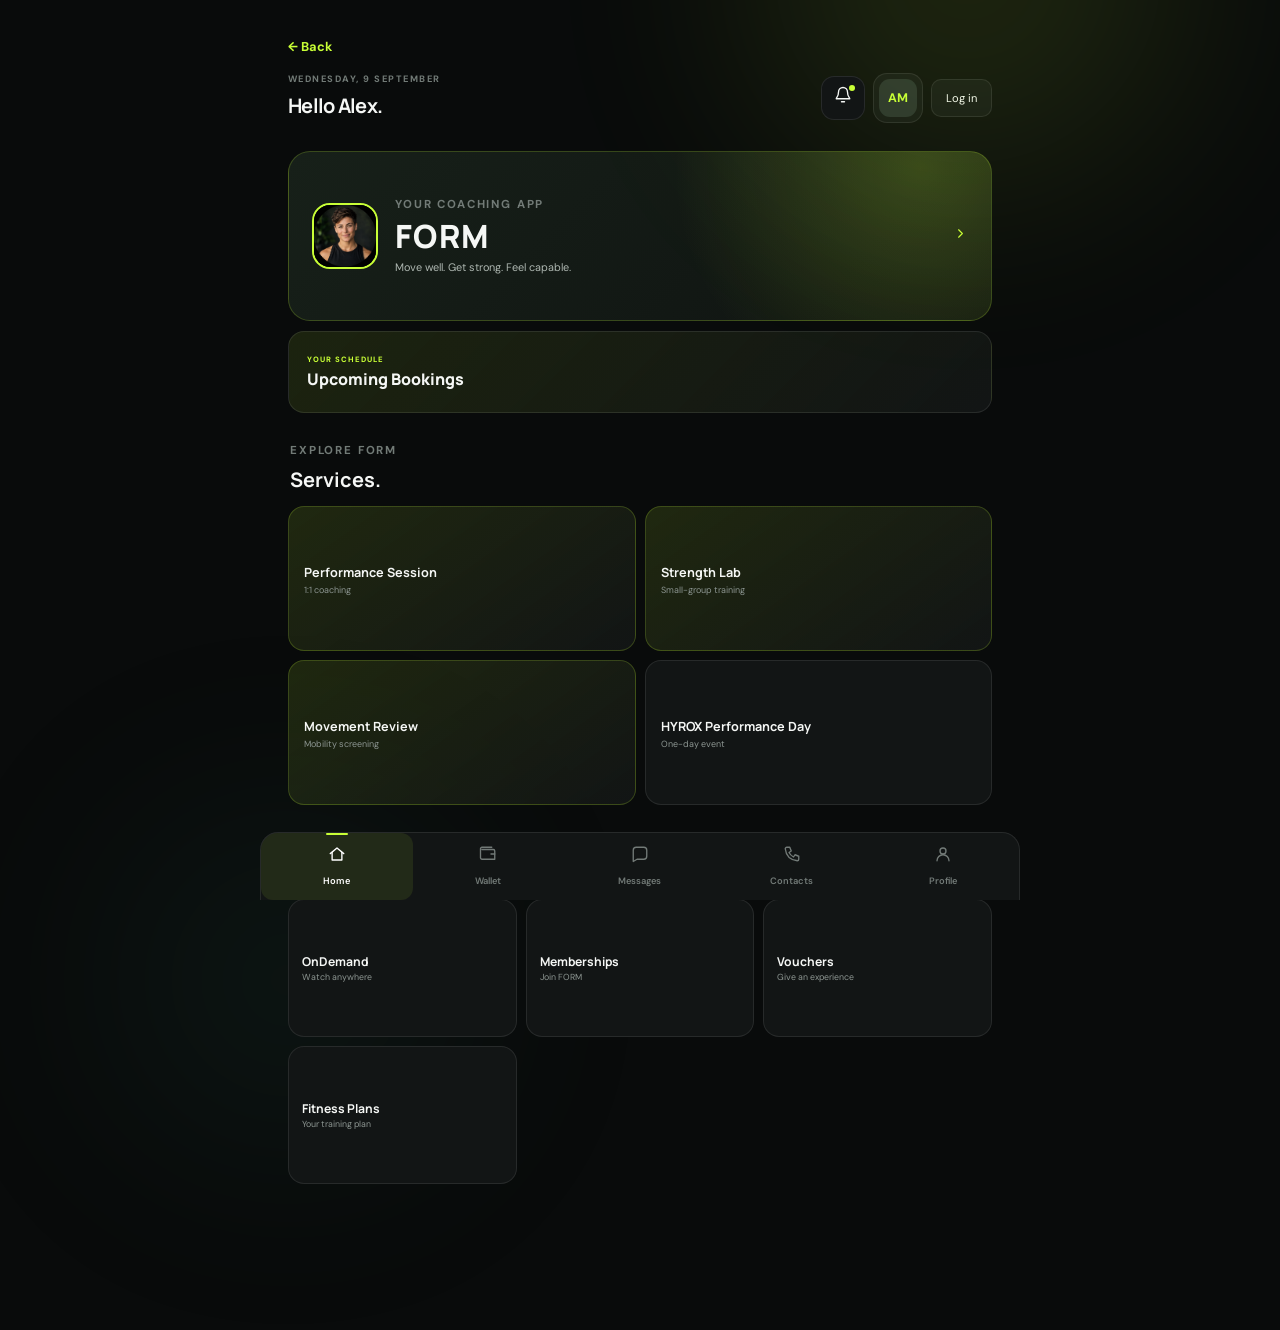
==== commit fce9d445: "Add Co-authored-by: Codex <noreply@openai.com>" ====
--- a/forgot-password.html
+++ b/forgot-password.html
@@ -123,7 +123,6 @@
       </div>
     </section>
     <section class="view account-view" id="account">
-      <div class="account-banner"><div class="account-avatar">AM<span></span></div><div><p class="eyebrow">ACCOUNT</p><h2>Your account.</h2><p>Security, payment details and linked family members.</p></div>&lt;      <div class="account-section-heading"><p class="eyebrow">MANAGE ACCOUNT</p><h3>Account details.</h3></div>
       <div class="account-tile-grid">
         <button class="account-tile feature-tile" data-view="passwordPage"><span class="tile-icon"><span data-icon="lock"></span></span><div><strong>Password</strong><small>Change your password</small></div><span data-icon="chevron"></span></button>
         <button class="account-tile" data-view="cardsPage"><span class="tile-icon"><span data-icon="card"></span></span><div><strong>Cards</strong><small>Manage payment cards</small></div><span data-icon="chevron"></span></button>
@@ -131,7 +130,7 @@
         <button class="account-tile" data-view="qrCode"><span class="tile-icon"><span data-icon="activity"></span></span><div><strong>QR code</strong><small>Your member pass</small></div><span data-icon="chevron"></span></button>
         <button class="account-tile" data-view="settings"><span class="tile-icon"><span data-icon="settings"></span></span><div><strong>Settings</strong><small>Security and preferences</small></div><span data-icon="chevron"></span></button>
       </div>
-    
+    </section>
 
     <section class="view detail-view" id="passwordPage">
       <div class="detail-heading"><div><p class="eyebrow">SECURITY</p><h2>Password.</h2><p>Choose a strong password to keep your account protected.</p></div></div>
@@ -184,4 +183,4 @@
   <div class="video-modal" id="videoModal" aria-hidden="true"><div class="modal-backdrop" data-video-close></div><div class="video-modal-panel" role="dialog" aria-modal="true" aria-labelledby="videoModalTitle"><button class="modal-close" data-video-close aria-label="Close video">×</button><div class="video-frame"><iframe id="youtubePlayer" title="YouTube video player" src="about:blank" allow="accelerometer; autoplay; clipboard-write; encrypted-media; gyroscope; picture-in-picture; web-share" allowfullscreen></iframe></div><div class="video-modal-copy"><p class="eyebrow">VIDEO LIBRARY</p><h3 id="videoModalTitle">Video</h3><a id="youtubeLink" href="#" target="_blank" rel="noopener">Open on YouTube <span data-icon="arrow"></span></a></div></div></div>
   <script src="app.js"></script>
 </div></section><section class="view auth-view" id="login"><div class="card auth-card"><p class="eyebrow">FORM ACCOUNT</p><h2>Welcome back.</h2><form id="loginForm" class="auth-form"><label>Email address<input type="email" name="email" autocomplete="username" required></label><label>Password<input type="password" name="password" autocomplete="current-password" required></label><button type="button" class="text-btn" data-view="forgotPassword">Forgot password?</button><button class="primary">Log in</button></form><p>New to FORM? <button class="text-btn" data-view="signup">Create an account</button></p><small class="muted">Demo account flow · authentication service required</small></div></section><section class="view auth-view" id="signup"><div class="card auth-card"><p class="eyebrow">FORM ACCOUNT</p><h2>Make your first move.</h2><form id="signupForm" class="auth-form"><label>Full name<input name="name" autocomplete="name" required></label><label>Email address<input type="email" name="email" autocomplete="email" required></label><label>Password<input type="password" name="password" autocomplete="new-password" minlength="8" required><small>At least 8 characters</small></label><label class="auth-check"><input type="checkbox" required> I agree to the terms and privacy policy</label><button class="primary">Create account</button></form><p>Already a member? <button class="text-btn" data-view="login">Log in</button></p><small class="muted">Demo account flow · authentication service required</small></div></section><section class="view auth-view" id="forgotPassword"><div class="card auth-card"><p class="eyebrow">FORM ACCOUNT</p><h2>Reset your password.</h2><p>Enter your email to request a one-time code.</p><form id="otpRequestForm" class="auth-form"><label>Email address<input type="email" name="email" autocomplete="email" required></label><button class="primary">Request OTP</button></form><form id="otpVerifyForm" class="auth-form" hidden><label>One-time code<input name="otp" inputmode="numeric" autocomplete="one-time-code" pattern="[0-9]{6}" maxlength="6" required></label><button class="primary">Verify code</button><button type="button" id="resendOtp" class="text-btn">Request another code</button></form><form id="resetPasswordForm" class="auth-form" hidden><label>New password<input name="password" type="password" autocomplete="new-password" minlength="8" required></label><label>Confirm password<input name="confirm" type="password" autocomplete="new-password" minlength="8" required></label><button class="primary">Save password</button></form><p id="authStatus" role="status"></p><small class="muted">Demo account flow · authentication service required</small></div></section><section class="view detail-view" id="addCardPreview"><div class="detail-heading"><div><p class="eyebrow">PAYMENT DETAILS</p><h2>Add a card.</h2><p>Your provider’s secure card form will appear here.</p></div></div><div class="card card-provider-preview"><span data-icon="lock"></span><h3>Secure card setup</h3><p>This design preview uses an example card. No real card details are required.</p><button class="primary" id="addDemoCard">Add example Visa •••• 4242</button><button class="text-btn" data-view="cardsPage">Cancel</button></div></section><section class="view detail-view" id="courseDetail"><div class="detail-heading"><div><p class="eyebrow">YOUR COURSE</p><h2>Six-week Bootcamp.</h2><p>Strength, conditioning and confidence — one week at a time.</p></div></div><article class="detail-feature"><span class="pill">ENROLLED · WEEK 4 OF 6</span><h3>A stronger you starts here.</h3><p>Coach-led group sessions combining strength work, conditioning and movement skills.</p><div class="detail-meta"><span>6 weeks</span><span>2 sessions / week</span><span>Jordan Taylor</span><span>FORM Training Centre</span></div><div class="course-detail-progress"><div><span>Course progress</span><strong>67%</strong></div><i><em></em></i></div></article><div class="card next-course-session"><p class="eyebrow">YOUR NEXT SESSION</p><h3>Week 4 · Strength &amp; conditioning</h3><p>Saturday 10 October · 09:00–10:00</p><p class="muted">Main floor · Bring water and a towel</p><button class="outline-button" data-view="bookings">View your bookings</button></div><div class="section-heading"><h3>Your six weeks.</h3></div><div class="course-week-list"><details class="card course-week-detail"><summary><span>Week 1 · Build your foundations</span><small>Completed</small></summary><p>Learn the key movements and settle into a repeatable routine.</p><div class="course-session-row">Session 1 · Movement &amp; technique</div><div class="course-session-row">Session 2 · Full-body foundations</div></details><details class="card course-week-detail"><summary><span>Week 2 · Find your rhythm</span><small>Completed</small></summary><p>Build confidence through controlled repetitions and consistent effort.</p><div class="course-session-row">Session 1 · Strength basics</div><div class="course-session-row">Session 2 · Conditioning circuits</div></details><details class="card course-week-detail"><summary><span>Week 3 · Build your capacity</span><small>Completed</small></summary><p>Progress your working weights and practise pacing.</p><div class="course-session-row">Session 1 · Progressive strength</div><div class="course-session-row">Session 2 · Cardio &amp; core</div></details><details class="card course-week-detail" open><summary><span>Week 4 · Strength &amp; conditioning</span><small>Current week</small></summary><p>Bring your strength and fitness together with coached circuits.</p><div class="course-session-row">Session 1 · Compound lifts</div><div class="course-session-row">Session 2 · Team conditioning</div></details><details class="card course-week-detail"><summary><span>Week 5 · Push your progress</span><small>Upcoming</small></summary><p>Refine technique and build on the work you have completed.</p><div class="course-session-row">Session 1 · Strength progression</div><div class="course-session-row">Session 2 · Conditioning challenge</div></details><details class="card course-week-detail"><summary><span>Week 6 · Celebrate your progress</span><small>Upcoming</small></summary><p>Review your improvements and plan your next steps.</p><div class="course-session-row">Session 1 · Movement review</div><div class="course-session-row">Session 2 · Final team session</div></details></div><div class="card detail-notes"><h3>Before you arrive</h3><p>Wear comfortable training clothes and supportive shoes. Your coach can adapt exercises to your experience.</p><button class="text-btn" data-view="messages">Message your coach</button></div></section><section class="view detail-view" id="eventDetail"><div class="detail-heading"><div><p class="eyebrow">ONE-DAY EVENT</p><h2>HYROX Performance Day.</h2><p>Train together. Test your pacing. Find your next gear.</p></div></div><article class="detail-feature event-feature"><span class="pill">24 OCTOBER 2026</span><h3>One day.<br>A stronger race plan.</h3><div class="detail-meta"><span>09:00–17:00</span><span>FORM Training Centre</span><span>All experience levels</span></div><p>A coached day of running, functional stations and practical race preparation, with options to suit your experience.</p></article><div class="event-info-grid"><article class="card"><p class="eyebrow">LOCATION</p><h3>FORM Training Centre</h3><p>Main training floor · Check in at reception</p></article><article class="card"><p class="eyebrow">YOUR COACHES</p><h3>Jordan &amp; Maya</h3><p>Technique, pacing and individual support</p></article></div><div class="section-heading"><h3>The day’s programme.</h3></div><div class="card event-schedule"><div><time>09:00</time><span><strong>Welcome &amp; warm-up</strong><p>Meet your coaches and get moving.</p></span></div><div><time>09:30</time><span><strong>Station technique</strong><p>Practise efficient movement through the key stations.</p></span></div><div><time>11:30</time><span><strong>Running &amp; transitions</strong><p>Work on pacing and moving between stations.</p></span></div><div><time>12:30</time><span><strong>Lunch break</strong><p>Time to refuel and reset.</p></span></div><div><time>13:30</time><span><strong>Coached simulation</strong><p>Bring the skills together at your own pace.</p></span></div><div><time>16:00</time><span><strong>Recovery &amp; race planning</strong><p>Review your session and discuss next steps.</p></span></div><div><time>17:00</time><span><strong>Finish</strong><p>Leave with a clearer plan for your training.</p></span></div></div><div class="card detail-notes"><h3>What to bring</h3><p>Training shoes, water, a towel, lunch and any snacks you need for a full day.</p><button class="primary" id="eventInterest">Join event waitlist</button><p class="muted" id="eventInterestStatus" role="status">Demo event · availability will be confirmed by FORM.</p></div></section><section class="view detail-view" id="billingHistory"><div class="detail-heading"><div><p class="eyebrow">MEMBERSHIP BILLING</p><h2>Billing history.</h2><p>Your FORM Premium payments and receipts.</p></div></div><div class="card billing-summary"><div><p class="eyebrow">CURRENT PLAN</p><h3>Premium · £89 / month</h3><p>Next payment · 1 November 2026</p></div><span class="pill">ACTIVE</span></div><div class="billing-list"><article class="card billing-row"><div><p class="eyebrow">1 October 2026</p><h3>Premium membership</h3><small>INV-2026-1001 · Monthly subscription</small></div><div class="billing-row-amount"><strong>£89.00</strong><span>Paid</span><button class="text-btn" data-receipt="1001" data-receipt-date="1 October 2026">View receipt</button></div></article><article class="card billing-row"><div><p class="eyebrow">1 September 2026</p><h3>Premium membership</h3><small>INV-2026-0901 · Monthly subscription</small></div><div class="billing-row-amount"><strong>£89.00</strong><span>Paid</span><button class="text-btn" data-receipt="0901" data-receipt-date="1 September 2026">View receipt</button></div></article><article class="card billing-row"><div><p class="eyebrow">1 August 2026</p><h3>Premium membership</h3><small>INV-2026-0801 · Monthly subscription</small></div><div class="billing-row-amount"><strong>£89.00</strong><span>Paid</span><button class="text-btn" data-receipt="0801" data-receipt-date="1 August 2026">View receipt</button></div></article></div><p class="muted">Illustrative billing records for this screen design.</p></section><section class="view detail-view" id="billingReceipt"><div class="card receipt-card"><p class="eyebrow">PAYMENT RECEIPT · DEMO</p><h2>FORM</h2><p id="receiptNumber"></p><div class="receipt-line"><span>Date</span><strong id="receiptDate"></strong></div><div class="receipt-line"><span>Member</span><strong>Alex Morgan</strong></div><div class="receipt-line"><span>Premium membership</span><strong>£89.00</strong></div><div class="receipt-line"><span>Status</span><strong>Paid</strong></div><p class="muted">This is an illustrative receipt, not a tax invoice.</p><button class="outline-button" data-view="billingHistory">Back to billing history</button></div></section><section class="view detail-view" id="strengthPlaylist"><div class="detail-heading"><div><p class="eyebrow">PLAYLIST</p><h2>Build strength.</h2></div></div><div class="title-only-playlist"><button class="video-open" data-video-id="gcNh17Ckjgg" data-title="How to properly squat for growth">How to properly squat for growth</button><button class="video-open" data-video-id="op9kVnSso6Q" data-title="The deadlift: foundational movement">The deadlift: foundational movement</button><button class="video-open" data-video-id="vcBig73ojpE" data-title="Bench press with perfect technique">Bench press with perfect technique</button><button class="video-open" data-video-id="Hdc7Mw6BIEE" data-title="The best way to do pull-ups">The best way to do pull-ups</button></div></section><section class="view detail-view" id="videoPlayer"><div class="detail-heading"><div><p class="eyebrow">ONDEMAND · VIDEO PLAYER</p><h2 id="playerTitle">How to properly squat for growth</h2></div></div><div class="inline-video-frame"><iframe id="inlineYoutubePlayer" title="YouTube video player" src="about:blank" allow="accelerometer; autoplay; clipboard-write; encrypted-media; gyroscope; picture-in-picture; web-share" allowfullscreen referrerpolicy="strict-origin-when-cross-origin"></iframe></div><div class="card player-info"><p class="eyebrow">TECHNIQUE DEMONSTRATION</p><h3>Learn at your own pace.</h3><p>Use the YouTube controls to pause, seek, adjust volume or watch full screen.</p><a id="inlineYoutubeLink" href="https://www.youtube.com/watch?v=gcNh17Ckjgg" target="_blank" rel="noopener">Watch on YouTube</a><button class="text-btn" data-view="strengthPlaylist">View Build strength playlist</button></div></section></main></body>
-</html>+</html>
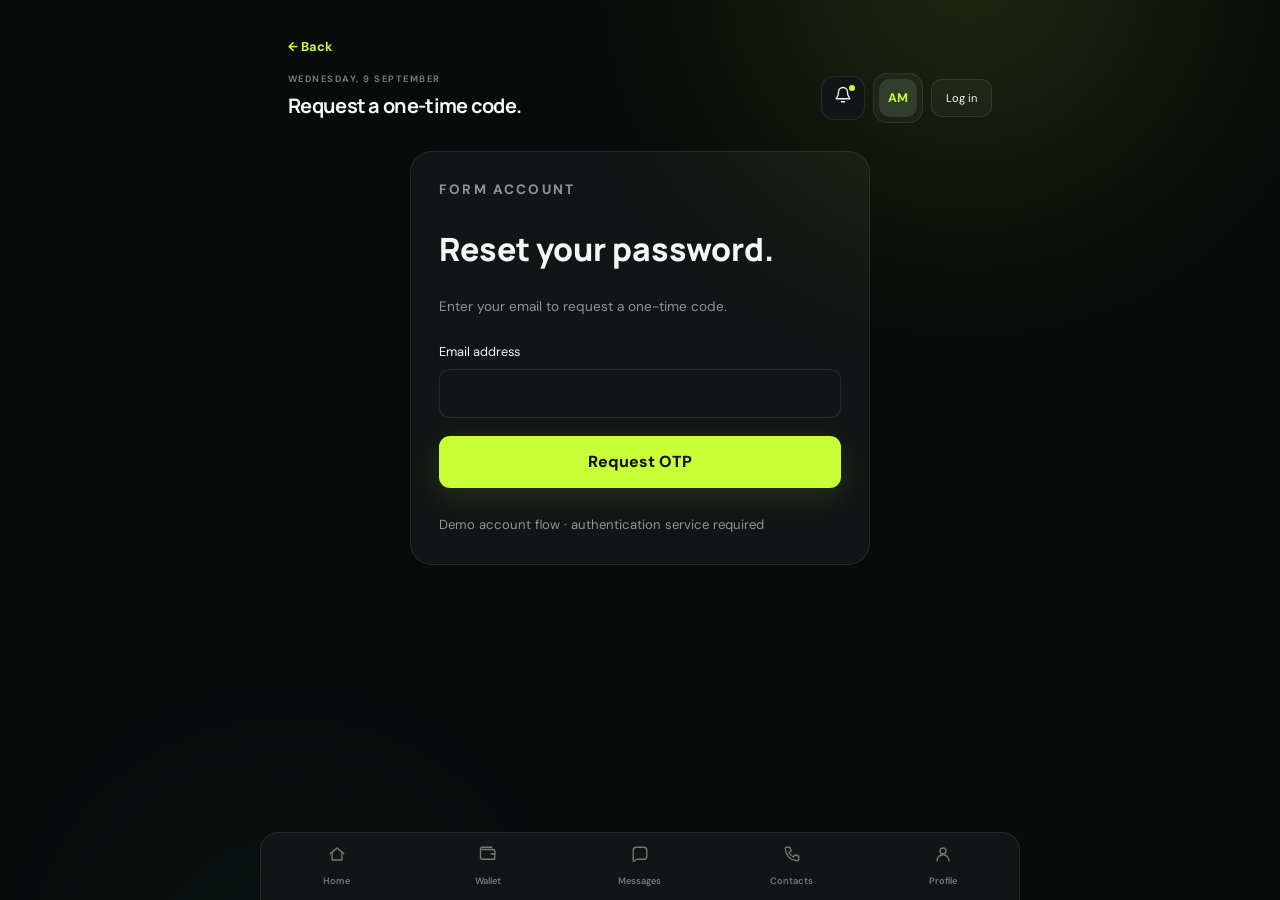
==== commit a089a26c: "Add Co-authored-by: Codex <noreply@openai.com>" ====
--- a/forgot-password.html
+++ b/forgot-password.html
@@ -162,7 +162,70 @@
 
     <section class="view portal-view" id="productGroups"><div class="detail-heading"><div><p class="eyebrow">BOOK AN EXPERIENCE</p><h2>Product groups.</h2><p>Choose a service, find a time and confirm your place.</p></div></div><div class="commerce-grid"><article><span>1:1 COACHING</span><h3>Performance session</h3><p>Personalised coaching built around you.</p><strong>From £65</strong><button class="primary journey-start" data-kind="booking" data-product="1:1 Performance Session" data-price="£65">Book now</button></article><article><span>SMALL GROUP</span><h3>Strength Lab</h3><p>Technique and progression, maximum six people.</p><strong>£18</strong><button class="primary journey-start" data-kind="booking" data-product="Strength Lab" data-price="£18">Book now</button></article><article><span>RECOVERY</span><h3>Movement review</h3><p>Mobility screening and personalised reset.</p><strong>£45</strong><button class="primary journey-start" data-kind="booking" data-product="Movement Review" data-price="£45">Book now</button></article></div></section>
 
-    <section class="view portal-view" id="about"><div class="about-hero"><p class="eyebrow">ABOUT FORM</p><h2>Coaching for a stronger life.</h2><p>We combine expert coaching, thoughtful programming and a genuinely personal approach.</p></div><div class="info-grid"><article><span data-icon="user"></span><h3>About</h3><p>Meet the team and discover the values behind FORM.</p><button data-action-toast="Our story opened">Our story</button></article><article><span data-icon="message"></span><h3>Social media</h3><p>Training ideas, member stories and motivation.</p><button data-action-toast="Instagram opened">Follow us</button></article><article><span data-icon="shield"></span><h3>Credentials</h3><p>Qualified, insured and always developing.</p><button data-action-toast="Credentials opened">View credentials</button></article><article><span data-icon="star"></span><h3>Reviews</h3><p>“The most considered coaching I’ve experienced.”</p><button data-action-toast="Reviews opened">Read 128 reviews</button></article></div></section>
+    <section class="view portal-view" id="about">
+      <div class="about-hero"><p class="eyebrow">ABOUT FORM</p><h2>Coaching for a stronger life.</h2><p>We combine expert coaching, thoughtful programming and a genuinely personal approach.</p></div>
+
+      <section class="about-content-section about-story">
+        <div class="about-section-heading"><span class="about-section-number">01</span><div><p class="eyebrow">ABOUT</p><h3>Training built around real life.</h3></div></div>
+        <div class="about-story-grid">
+          <div class="about-story-copy"><p>FORM is a personal coaching community for people who want to move well, get stronger and feel more capable in everyday life. Every session is shaped around your goals, experience and schedule.</p><p>We keep coaching clear and useful: thoughtful programming, individual attention and honest progress you can feel — inside and outside the gym.</p></div>
+          <aside class="about-coach-card"><img src="images/pt-headshot.png" alt="FORM head coach Jordan Taylor"><div><small>HEAD COACH</small><strong>Jordan Taylor</strong><span>Strength · Movement · Performance</span></div></aside>
+        </div>
+      </section>
+
+      <section class="about-content-section">
+        <div class="about-section-heading"><span class="about-section-number">02</span><div><p class="eyebrow">SOCIAL</p><h3>Follow the work between sessions.</h3></div></div>
+        <div class="social-link-grid">
+          <button data-action-toast="Instagram opened"><span class="social-monogram">IG</span><span><strong>Instagram</strong><small>Training ideas, member stories and daily motivation</small></span><em>@formcoaching</em><span data-icon="arrow"></span></button>
+          <button data-action-toast="YouTube opened"><span class="social-monogram">YT</span><span><strong>YouTube</strong><small>Technique guides, full sessions and coach advice</small></span><em>FORM Coaching</em><span data-icon="arrow"></span></button>
+          <button data-action-toast="Facebook opened"><span class="social-monogram">FB</span><span><strong>Facebook</strong><small>Community news, events and programme updates</small></span><em>FORM Community</em><span data-icon="arrow"></span></button>
+        </div>
+      </section>
+
+      <section class="about-content-section">
+        <div class="about-section-heading"><span class="about-section-number">03</span><div><p class="eyebrow">CREDENTIALS</p><h3>Qualified, insured and always developing.</h3></div></div>
+        <div class="credential-grid">
+          <article><span data-icon="shield"></span><div><strong>Level 3 Personal Training</strong><small>CIMSPA recognised qualification</small></div><b>VERIFIED</b></article>
+          <article><span data-icon="activity"></span><div><strong>Strength &amp; Conditioning</strong><small>Advanced performance coaching</small></div><b>VERIFIED</b></article>
+          <article><span data-icon="help"></span><div><strong>Emergency First Aid</strong><small>Current workplace certification</small></div><b>VERIFIED</b></article>
+          <article><span data-icon="document"></span><div><strong>Professional Insurance</strong><small>Public liability and professional cover</small></div><b>ACTIVE</b></article>
+        </div>
+      </section>
+
+      <section class="about-content-section about-reviews-overview">
+        <div class="about-section-heading"><span class="about-section-number">04</span><div><p class="eyebrow">REVIEWS</p><h3>Trusted by the people we coach.</h3></div></div>
+        <button class="review-summary-link" data-view="reviews" aria-label="Read all 40 five-star reviews">
+          <span class="review-score">5.0</span>
+          <span class="review-summary-copy"><span class="review-stars" aria-label="5 out of 5 stars">★★★★★</span><strong>40 reviews</strong><small>Based on verified member feedback</small></span>
+          <span class="review-quote">“The most considered coaching I’ve experienced.”</span>
+          <span class="review-link-label">Read all reviews <span data-icon="arrow"></span></span>
+        </button>
+      </section>
+    </section>
+
+    <section class="view portal-view" id="reviews">
+      <div class="reviews-hero">
+        <div><p class="eyebrow">MEMBER REVIEWS</p><h2>Real progress.<br>Real people.</h2><p>Feedback from members training with FORM.</p></div>
+        <div class="reviews-score-panel"><strong>5.0</strong><span class="review-stars" aria-label="5 out of 5 stars">★★★★★</span><b>40 verified reviews</b></div>
+      </div>
+      <div class="reviews-breakdown card">
+        <div><span>5 stars</span><i><em style="width:100%"></em></i><strong>40</strong></div>
+        <div><span>4 stars</span><i><em style="width:0%"></em></i><strong>0</strong></div>
+        <div><span>3 stars</span><i><em style="width:0%"></em></i><strong>0</strong></div>
+        <div><span>2 stars</span><i><em style="width:0%"></em></i><strong>0</strong></div>
+        <div><span>1 star</span><i><em style="width:0%"></em></i><strong>0</strong></div>
+      </div>
+      <div class="reviews-toolbar"><div><p class="eyebrow">LATEST FEEDBACK</p><h3>What members say.</h3></div><span>Showing 6 of 40</span></div>
+      <div class="review-card-grid">
+        <article class="review-card"><div><span class="review-stars">★★★★★</span><time>2 weeks ago</time></div><blockquote>“Jordan takes time to understand what I need from every session. I feel stronger, more confident and never rushed.”</blockquote><footer><span class="avatar">SK</span><span><strong>Sam K.</strong><small>Member for 14 months · Verified</small></span></footer></article>
+        <article class="review-card"><div><span class="review-stars">★★★★★</span><time>1 month ago</time></div><blockquote>“The programme fits around my work and still keeps me accountable. It is the first plan I have followed consistently.”</blockquote><footer><span class="avatar">RP</span><span><strong>Riley P.</strong><small>Member for 9 months · Verified</small></span></footer></article>
+        <article class="review-card"><div><span class="review-stars">★★★★★</span><time>1 month ago</time></div><blockquote>“Clear coaching, a welcoming space and progress I can actually measure. FORM has changed how I think about training.”</blockquote><footer><span class="avatar">JL</span><span><strong>Jamie L.</strong><small>Member for 2 years · Verified</small></span></footer></article>
+        <article class="review-card"><div><span class="review-stars">★★★★★</span><time>2 months ago</time></div><blockquote>“Every exercise has a purpose and every session meets me where I am. My back feels better and I move with confidence.”</blockquote><footer><span class="avatar">MC</span><span><strong>Morgan C.</strong><small>Member for 7 months · Verified</small></span></footer></article>
+        <article class="review-card"><div><span class="review-stars">★★★★★</span><time>2 months ago</time></div><blockquote>“The small-group sessions feel personal, supportive and challenging in exactly the right way.”</blockquote><footer><span class="avatar">AB</span><span><strong>Alex B.</strong><small>Member for 11 months · Verified</small></span></footer></article>
+        <article class="review-card"><div><span class="review-stars">★★★★★</span><time>3 months ago</time></div><blockquote>“Thoughtful, patient coaching with no ego. I always leave knowing what I achieved and what comes next.”</blockquote><footer><span class="avatar">TN</span><span><strong>Taylor N.</strong><small>Member for 18 months · Verified</small></span></footer></article>
+      </div>
+      <div class="reviews-footer-cta"><p>Want to experience FORM for yourself?</p><button class="primary" data-view="productGroups">Explore coaching <span data-icon="arrow"></span></button></div>
+    </section>
 
     <section class="view portal-view" id="news"><div class="detail-heading"><div><p class="eyebrow">LATEST FROM FORM</p><h2>News.</h2><p>Ideas, community stories and updates from your coaching team.</p></div></div><div class="news-grid"><article class="news-feature"><span>TRAINING · 8 SEP</span><h2>Why consistency beats intensity.</h2><p>How small, repeatable wins create the strongest long-term results.</p><button data-action-toast="Article opened">Read article</button></article><article><span>COMMUNITY · 4 SEP</span><h3>Member of the month</h3><p>Sam shares the habits behind a transformative first year.</p><button data-action-toast="Article opened">Read more</button></article><article><span>NUTRITION · 1 SEP</span><h3>Five high-protein lunches</h3><p>Simple, satisfying meals that make preparation easier.</p><button data-action-toast="Article opened">Read more</button></article></div></section>
 
@@ -181,6 +244,6 @@
   <div class="modal" id="modal" aria-hidden="true"><div class="modal-backdrop" data-close></div><div class="modal-panel" role="dialog" aria-modal="true" aria-labelledby="modalTitle"><button class="modal-close" data-close aria-label="Close">×</button><div class="modal-icon"><span data-icon="play"></span></div><p class="eyebrow">FORM COACHING</p><h3 id="modalTitle">Ready to train?</h3><p id="modalText">Your session timer and exercise guidance are ready.</p><button class="primary" data-close>Let’s go <span data-icon="arrow"></span></button></div></div>
   <div class="toast" id="toast" role="status"></div>
   <div class="video-modal" id="videoModal" aria-hidden="true"><div class="modal-backdrop" data-video-close></div><div class="video-modal-panel" role="dialog" aria-modal="true" aria-labelledby="videoModalTitle"><button class="modal-close" data-video-close aria-label="Close video">×</button><div class="video-frame"><iframe id="youtubePlayer" title="YouTube video player" src="about:blank" allow="accelerometer; autoplay; clipboard-write; encrypted-media; gyroscope; picture-in-picture; web-share" allowfullscreen></iframe></div><div class="video-modal-copy"><p class="eyebrow">VIDEO LIBRARY</p><h3 id="videoModalTitle">Video</h3><a id="youtubeLink" href="#" target="_blank" rel="noopener">Open on YouTube <span data-icon="arrow"></span></a></div></div></div>
-  <script src="app.js"></script>
+  <script src="app.js" defer></script>
 </div></section><section class="view auth-view" id="login"><div class="card auth-card"><p class="eyebrow">FORM ACCOUNT</p><h2>Welcome back.</h2><form id="loginForm" class="auth-form"><label>Email address<input type="email" name="email" autocomplete="username" required></label><label>Password<input type="password" name="password" autocomplete="current-password" required></label><button type="button" class="text-btn" data-view="forgotPassword">Forgot password?</button><button class="primary">Log in</button></form><p>New to FORM? <button class="text-btn" data-view="signup">Create an account</button></p><small class="muted">Demo account flow · authentication service required</small></div></section><section class="view auth-view" id="signup"><div class="card auth-card"><p class="eyebrow">FORM ACCOUNT</p><h2>Make your first move.</h2><form id="signupForm" class="auth-form"><label>Full name<input name="name" autocomplete="name" required></label><label>Email address<input type="email" name="email" autocomplete="email" required></label><label>Password<input type="password" name="password" autocomplete="new-password" minlength="8" required><small>At least 8 characters</small></label><label class="auth-check"><input type="checkbox" required> I agree to the terms and privacy policy</label><button class="primary">Create account</button></form><p>Already a member? <button class="text-btn" data-view="login">Log in</button></p><small class="muted">Demo account flow · authentication service required</small></div></section><section class="view auth-view" id="forgotPassword"><div class="card auth-card"><p class="eyebrow">FORM ACCOUNT</p><h2>Reset your password.</h2><p>Enter your email to request a one-time code.</p><form id="otpRequestForm" class="auth-form"><label>Email address<input type="email" name="email" autocomplete="email" required></label><button class="primary">Request OTP</button></form><form id="otpVerifyForm" class="auth-form" hidden><label>One-time code<input name="otp" inputmode="numeric" autocomplete="one-time-code" pattern="[0-9]{6}" maxlength="6" required></label><button class="primary">Verify code</button><button type="button" id="resendOtp" class="text-btn">Request another code</button></form><form id="resetPasswordForm" class="auth-form" hidden><label>New password<input name="password" type="password" autocomplete="new-password" minlength="8" required></label><label>Confirm password<input name="confirm" type="password" autocomplete="new-password" minlength="8" required></label><button class="primary">Save password</button></form><p id="authStatus" role="status"></p><small class="muted">Demo account flow · authentication service required</small></div></section><section class="view detail-view" id="addCardPreview"><div class="detail-heading"><div><p class="eyebrow">PAYMENT DETAILS</p><h2>Add a card.</h2><p>Your provider’s secure card form will appear here.</p></div></div><div class="card card-provider-preview"><span data-icon="lock"></span><h3>Secure card setup</h3><p>This design preview uses an example card. No real card details are required.</p><button class="primary" id="addDemoCard">Add example Visa •••• 4242</button><button class="text-btn" data-view="cardsPage">Cancel</button></div></section><section class="view detail-view" id="courseDetail"><div class="detail-heading"><div><p class="eyebrow">YOUR COURSE</p><h2>Six-week Bootcamp.</h2><p>Strength, conditioning and confidence — one week at a time.</p></div></div><article class="detail-feature"><span class="pill">ENROLLED · WEEK 4 OF 6</span><h3>A stronger you starts here.</h3><p>Coach-led group sessions combining strength work, conditioning and movement skills.</p><div class="detail-meta"><span>6 weeks</span><span>2 sessions / week</span><span>Jordan Taylor</span><span>FORM Training Centre</span></div><div class="course-detail-progress"><div><span>Course progress</span><strong>67%</strong></div><i><em></em></i></div></article><div class="card next-course-session"><p class="eyebrow">YOUR NEXT SESSION</p><h3>Week 4 · Strength &amp; conditioning</h3><p>Saturday 10 October · 09:00–10:00</p><p class="muted">Main floor · Bring water and a towel</p><button class="outline-button" data-view="bookings">View your bookings</button></div><div class="section-heading"><h3>Your six weeks.</h3></div><div class="course-week-list"><details class="card course-week-detail"><summary><span>Week 1 · Build your foundations</span><small>Completed</small></summary><p>Learn the key movements and settle into a repeatable routine.</p><div class="course-session-row">Session 1 · Movement &amp; technique</div><div class="course-session-row">Session 2 · Full-body foundations</div></details><details class="card course-week-detail"><summary><span>Week 2 · Find your rhythm</span><small>Completed</small></summary><p>Build confidence through controlled repetitions and consistent effort.</p><div class="course-session-row">Session 1 · Strength basics</div><div class="course-session-row">Session 2 · Conditioning circuits</div></details><details class="card course-week-detail"><summary><span>Week 3 · Build your capacity</span><small>Completed</small></summary><p>Progress your working weights and practise pacing.</p><div class="course-session-row">Session 1 · Progressive strength</div><div class="course-session-row">Session 2 · Cardio &amp; core</div></details><details class="card course-week-detail" open><summary><span>Week 4 · Strength &amp; conditioning</span><small>Current week</small></summary><p>Bring your strength and fitness together with coached circuits.</p><div class="course-session-row">Session 1 · Compound lifts</div><div class="course-session-row">Session 2 · Team conditioning</div></details><details class="card course-week-detail"><summary><span>Week 5 · Push your progress</span><small>Upcoming</small></summary><p>Refine technique and build on the work you have completed.</p><div class="course-session-row">Session 1 · Strength progression</div><div class="course-session-row">Session 2 · Conditioning challenge</div></details><details class="card course-week-detail"><summary><span>Week 6 · Celebrate your progress</span><small>Upcoming</small></summary><p>Review your improvements and plan your next steps.</p><div class="course-session-row">Session 1 · Movement review</div><div class="course-session-row">Session 2 · Final team session</div></details></div><div class="card detail-notes"><h3>Before you arrive</h3><p>Wear comfortable training clothes and supportive shoes. Your coach can adapt exercises to your experience.</p><button class="text-btn" data-view="messages">Message your coach</button></div></section><section class="view detail-view" id="eventDetail"><div class="detail-heading"><div><p class="eyebrow">ONE-DAY EVENT</p><h2>HYROX Performance Day.</h2><p>Train together. Test your pacing. Find your next gear.</p></div></div><article class="detail-feature event-feature"><span class="pill">24 OCTOBER 2026</span><h3>One day.<br>A stronger race plan.</h3><div class="detail-meta"><span>09:00–17:00</span><span>FORM Training Centre</span><span>All experience levels</span></div><p>A coached day of running, functional stations and practical race preparation, with options to suit your experience.</p></article><div class="event-info-grid"><article class="card"><p class="eyebrow">LOCATION</p><h3>FORM Training Centre</h3><p>Main training floor · Check in at reception</p></article><article class="card"><p class="eyebrow">YOUR COACHES</p><h3>Jordan &amp; Maya</h3><p>Technique, pacing and individual support</p></article></div><div class="section-heading"><h3>The day’s programme.</h3></div><div class="card event-schedule"><div><time>09:00</time><span><strong>Welcome &amp; warm-up</strong><p>Meet your coaches and get moving.</p></span></div><div><time>09:30</time><span><strong>Station technique</strong><p>Practise efficient movement through the key stations.</p></span></div><div><time>11:30</time><span><strong>Running &amp; transitions</strong><p>Work on pacing and moving between stations.</p></span></div><div><time>12:30</time><span><strong>Lunch break</strong><p>Time to refuel and reset.</p></span></div><div><time>13:30</time><span><strong>Coached simulation</strong><p>Bring the skills together at your own pace.</p></span></div><div><time>16:00</time><span><strong>Recovery &amp; race planning</strong><p>Review your session and discuss next steps.</p></span></div><div><time>17:00</time><span><strong>Finish</strong><p>Leave with a clearer plan for your training.</p></span></div></div><div class="card detail-notes"><h3>What to bring</h3><p>Training shoes, water, a towel, lunch and any snacks you need for a full day.</p><button class="primary" id="eventInterest">Join event waitlist</button><p class="muted" id="eventInterestStatus" role="status">Demo event · availability will be confirmed by FORM.</p></div></section><section class="view detail-view" id="billingHistory"><div class="detail-heading"><div><p class="eyebrow">MEMBERSHIP BILLING</p><h2>Billing history.</h2><p>Your FORM Premium payments and receipts.</p></div></div><div class="card billing-summary"><div><p class="eyebrow">CURRENT PLAN</p><h3>Premium · £89 / month</h3><p>Next payment · 1 November 2026</p></div><span class="pill">ACTIVE</span></div><div class="billing-list"><article class="card billing-row"><div><p class="eyebrow">1 October 2026</p><h3>Premium membership</h3><small>INV-2026-1001 · Monthly subscription</small></div><div class="billing-row-amount"><strong>£89.00</strong><span>Paid</span><button class="text-btn" data-receipt="1001" data-receipt-date="1 October 2026">View receipt</button></div></article><article class="card billing-row"><div><p class="eyebrow">1 September 2026</p><h3>Premium membership</h3><small>INV-2026-0901 · Monthly subscription</small></div><div class="billing-row-amount"><strong>£89.00</strong><span>Paid</span><button class="text-btn" data-receipt="0901" data-receipt-date="1 September 2026">View receipt</button></div></article><article class="card billing-row"><div><p class="eyebrow">1 August 2026</p><h3>Premium membership</h3><small>INV-2026-0801 · Monthly subscription</small></div><div class="billing-row-amount"><strong>£89.00</strong><span>Paid</span><button class="text-btn" data-receipt="0801" data-receipt-date="1 August 2026">View receipt</button></div></article></div><p class="muted">Illustrative billing records for this screen design.</p></section><section class="view detail-view" id="billingReceipt"><div class="card receipt-card"><p class="eyebrow">PAYMENT RECEIPT · DEMO</p><h2>FORM</h2><p id="receiptNumber"></p><div class="receipt-line"><span>Date</span><strong id="receiptDate"></strong></div><div class="receipt-line"><span>Member</span><strong>Alex Morgan</strong></div><div class="receipt-line"><span>Premium membership</span><strong>£89.00</strong></div><div class="receipt-line"><span>Status</span><strong>Paid</strong></div><p class="muted">This is an illustrative receipt, not a tax invoice.</p><button class="outline-button" data-view="billingHistory">Back to billing history</button></div></section><section class="view detail-view" id="strengthPlaylist"><div class="detail-heading"><div><p class="eyebrow">PLAYLIST</p><h2>Build strength.</h2></div></div><div class="title-only-playlist"><button class="video-open" data-video-id="gcNh17Ckjgg" data-title="How to properly squat for growth">How to properly squat for growth</button><button class="video-open" data-video-id="op9kVnSso6Q" data-title="The deadlift: foundational movement">The deadlift: foundational movement</button><button class="video-open" data-video-id="vcBig73ojpE" data-title="Bench press with perfect technique">Bench press with perfect technique</button><button class="video-open" data-video-id="Hdc7Mw6BIEE" data-title="The best way to do pull-ups">The best way to do pull-ups</button></div></section><section class="view detail-view" id="videoPlayer"><div class="detail-heading"><div><p class="eyebrow">ONDEMAND · VIDEO PLAYER</p><h2 id="playerTitle">How to properly squat for growth</h2></div></div><div class="inline-video-frame"><iframe id="inlineYoutubePlayer" title="YouTube video player" src="about:blank" allow="accelerometer; autoplay; clipboard-write; encrypted-media; gyroscope; picture-in-picture; web-share" allowfullscreen referrerpolicy="strict-origin-when-cross-origin"></iframe></div><div class="card player-info"><p class="eyebrow">TECHNIQUE DEMONSTRATION</p><h3>Learn at your own pace.</h3><p>Use the YouTube controls to pause, seek, adjust volume or watch full screen.</p><a id="inlineYoutubeLink" href="https://www.youtube.com/watch?v=gcNh17Ckjgg" target="_blank" rel="noopener">Watch on YouTube</a><button class="text-btn" data-view="strengthPlaylist">View Build strength playlist</button></div></section></main></body>
 </html>
--- a/app.css
+++ b/app.css
@@ -14,6 +14,40 @@
 @media(min-width:0px){.theme-toggle{width:46px}.light-theme .theme-toggle:before{transform:translateX(18px)}}
 .workout-tracker{position:fixed;inset:0;z-index:200;background:var(--ink);display:none;overflow:auto}.workout-tracker.open{display:block;animation:trackerIn .3s ease}@keyframes trackerIn{from{opacity:0;transform:translateY(12px)}}.tracker-header{position:sticky;top:0;z-index:5;height:84px;padding:0 34px;background:rgba(9,11,11,.9);border-bottom:1px solid var(--line);backdrop-filter:blur(22px);display:flex;align-items:center;justify-content:space-between}.tracker-header>div:first-child{display:flex;align-items:center;gap:15px}.tracker-header h2{font:700 1.15rem 'Manrope';margin:0}.tracker-header .eyebrow{margin:0 0 2px}.tracker-close{width:42px;height:42px;border:1px solid var(--line);border-radius:12px;background:var(--panel);display:grid;place-items:center;cursor:pointer}.tracker-close svg{width:19px}.tracker-clock{position:absolute;left:50%;transform:translateX(-50%);display:flex;gap:9px;align-items:center;color:var(--lime)}.tracker-clock svg{width:18px}.tracker-clock strong{font:700 1.3rem 'Manrope';letter-spacing:.04em}.finish-workout{border:0;background:var(--lime);color:#111;border-radius:10px;padding:11px 17px;font-weight:800;cursor:pointer}.tracker-progress{position:sticky;top:84px;z-index:4;height:35px;background:rgba(15,18,17,.94);display:flex;align-items:center;padding:0 34px;gap:15px;border-bottom:1px solid var(--line)}.tracker-progress>i{height:4px;background:#282d2a;flex:1;border-radius:4px;overflow:hidden}.tracker-progress>i em{display:block;width:0;height:100%;background:var(--lime);transition:.3s}.tracker-progress span{font-size:.65rem;color:var(--muted);min-width:82px;text-align:right}.tracker-layout{max-width:1240px;margin:0 auto;padding:36px 30px 80px;display:grid;grid-template-columns:280px 1fr;gap:32px}.tracker-summary{position:sticky;top:145px;align-self:start}.tracker-session-card,.effort-card{background:var(--panel);border:1px solid var(--line);border-radius:18px;padding:20px}.tracker-session-card>div{display:flex;justify-content:space-between;padding:11px 0;border-bottom:1px solid var(--line)}.tracker-session-card>div:last-child{border:0}.tracker-session-card span{font-size:.72rem;color:var(--muted)}.tracker-session-card strong{font-size:.78rem}.effort-card{margin-top:12px}.effort-value{display:flex;align-items:end;gap:4px;margin:4px 0}.effort-value strong{font:700 2.6rem/1 'Manrope';color:var(--lime)}.effort-value span{font-size:.72rem;color:var(--muted);padding-bottom:4px}.effort-card input[type=range]{width:100%;accent-color:var(--lime)}.effort-scale{display:flex;justify-content:space-between;color:var(--muted);font-size:.56rem}.effort-card label{display:block;font-size:.67rem;font-weight:700;margin-top:18px}.effort-card textarea{width:100%;height:90px;resize:vertical;margin-top:7px;border:1px solid var(--line);border-radius:10px;background:#191d1c;color:#fff;padding:10px;font-size:.72rem;outline:0}.autosave-note{font-size:.62rem;color:#737b77;display:flex;align-items:center;justify-content:center;gap:6px}.autosave-note svg{width:14px;color:var(--lime)}.tracker-main{min-width:0}.tracker-intro{display:flex;justify-content:space-between;align-items:end;margin-bottom:18px}.tracker-intro h3{font:700 1.6rem 'Manrope';margin:0}.tracker-intro>span{font-size:.66rem;color:var(--muted)}.tracker-exercises{display:grid;gap:9px}.track-exercise{background:var(--panel);border:1px solid var(--line);border-radius:16px;overflow:hidden}.track-exercise.open{border-color:rgba(200,255,54,.2)}.exercise-head{width:100%;display:grid;grid-template-columns:38px 1fr auto 20px;gap:12px;align-items:center;text-align:left;padding:17px 18px;border:0;background:transparent;color:inherit;cursor:pointer}.track-number{font-size:.68rem;color:var(--lime);font-weight:800}.exercise-head h4{font:700 .92rem 'Manrope';margin:0}.exercise-head p{font-size:.68rem;color:var(--muted);margin:3px 0 0}.exercise-head>strong{font-size:.68rem;color:var(--muted)}.exercise-chevron{font-size:1.2rem;color:#757d79;transition:.2s}.track-exercise.open .exercise-chevron{transform:rotate(180deg)}.set-panel{display:none;padding:0 18px 19px;margin-top:-2px}.track-exercise.open .set-panel{display:block}.set-labels,.set-row{display:grid;grid-template-columns:42px repeat(3,minmax(65px,1fr)) 58px;gap:9px;align-items:center}.set-labels{padding:8px 0;color:#646d68;font-size:.56rem;font-weight:800;letter-spacing:.11em;text-align:center}.set-labels span:first-child{text-align:left}.set-row{border-top:1px solid var(--line);padding:9px 0}.set-row>b{font-size:.7rem;color:#727a76}.set-row input{width:100%;min-width:0;height:40px;border:1px solid var(--line);border-radius:8px;background:#191d1c;color:#fff;text-align:center;outline:0}.set-row input:focus{border-color:var(--lime)}.set-check{width:40px;height:40px;border:1px solid var(--line);border-radius:10px;background:#1b201e;color:#6d7571;display:grid;place-items:center;justify-self:center;cursor:pointer}.set-check svg{width:17px}.set-row.done input{opacity:.65}.set-row.done .set-check{background:var(--lime);border-color:var(--lime);color:#111}.exercise-notes{display:block;font-size:.62rem;color:var(--muted);margin-top:10px}.exercise-notes input{display:block;width:100%;height:39px;margin-top:6px;border:1px solid var(--line);border-radius:9px;background:#191d1c;color:#fff;padding:0 11px;outline:0}.add-set{margin-top:10px;border:0;background:transparent;color:var(--lime);font-size:.68rem;font-weight:700;cursor:pointer}.light-theme .workout-tracker{background:var(--ink)}.light-theme .tracker-header{background:rgba(255,255,255,.91)}.light-theme .tracker-progress{background:rgba(245,247,244,.95)}.light-theme .tracker-progress>i{background:#dde4dc}.light-theme .tracker-close,.light-theme .tracker-session-card,.light-theme .effort-card,.light-theme .track-exercise{background:#fff}.light-theme .effort-card textarea,.light-theme .set-row input,.light-theme .exercise-notes input{background:#f5f7f4;color:#111512}.light-theme .set-check{background:#f0f3ef}.light-theme .track-exercise{box-shadow:0 8px 26px rgba(35,48,40,.035)}
 @media(min-width:0px){.tracker-header{height:72px;padding:0 14px}.tracker-header .eyebrow{display:none}.tracker-header h2{font-size:.92rem}.tracker-close{width:36px;height:36px}.tracker-clock{position:static;transform:none;margin-left:auto;margin-right:12px}.tracker-clock strong{font-size:1rem}.finish-workout{padding:9px 11px;font-size:.68rem}.tracker-progress{top:72px;padding:0 15px}.tracker-layout{display:block;padding:20px 13px 70px}.tracker-summary{position:static}.tracker-session-card{display:grid;grid-template-columns:repeat(3,1fr);gap:8px}.tracker-session-card>.eyebrow{grid-column:1/-1}.tracker-session-card>div{display:grid;text-align:center;border:0;padding:5px}.effort-card{margin-bottom:22px}.tracker-intro>span{display:none}.tracker-intro h3{font-size:1.35rem}.exercise-head{grid-template-columns:30px 1fr auto 16px;padding:15px 13px}.set-panel{padding:0 12px 15px}.set-labels,.set-row{grid-template-columns:28px repeat(3,minmax(48px,1fr)) 42px;gap:6px}.set-row input,.set-check{height:38px}.set-check{width:38px}.exercise-head p{font-size:.59rem}.tracker-clock svg{display:none}}
+
+/* Expanded business profile and member reviews */
+.about-content-section{padding:42px 0;border-bottom:1px solid var(--line)}
+.about-section-heading{display:flex;align-items:flex-start;gap:16px;margin-bottom:22px}
+.about-section-number{width:34px;height:34px;flex:0 0 auto;border:1px solid rgba(200,255,54,.28);border-radius:10px;color:var(--lime);display:grid;place-items:center;font-size:.58rem;font-weight:800}
+.about-section-heading .eyebrow{margin-bottom:3px}
+.about-section-heading h3,.reviews-toolbar h3{font:700 1.55rem 'Manrope';letter-spacing:-.04em;margin:0}
+.about-story-grid{display:grid;grid-template-columns:1.3fr .7fr;gap:24px;align-items:stretch}
+.about-story-copy{max-width:720px;color:var(--muted);font-size:.88rem;line-height:1.8}
+.about-story-copy p:first-child{margin-top:0;color:var(--text);font-size:1rem}
+.about-coach-card{min-height:150px;border:1px solid var(--line);border-radius:18px;background:var(--panel);padding:18px;display:flex;align-items:center;gap:16px}
+.about-coach-card img{width:84px;height:104px;border-radius:14px;object-fit:cover;object-position:center top}
+.about-coach-card div{display:grid}.about-coach-card small{font-size:.5rem;letter-spacing:.14em;color:var(--lime);font-weight:800}.about-coach-card strong{font:700 1rem 'Manrope';margin:6px 0 3px}.about-coach-card span{font-size:.58rem;color:var(--muted)}
+.social-link-grid{display:grid;gap:9px}
+.social-link-grid button{width:100%;border:1px solid var(--line);border-radius:15px;background:var(--panel);color:inherit;padding:15px 18px;display:grid;grid-template-columns:42px 1fr auto 18px;gap:14px;align-items:center;text-align:left;cursor:pointer;transition:.2s}
+.social-link-grid button:hover{border-color:rgba(200,255,54,.28);transform:translateX(3px)}
+.social-monogram{width:40px;height:40px;border-radius:11px;background:rgba(200,255,54,.1);color:var(--lime);display:grid;place-items:center;font:800 .65rem 'Manrope'}
+.social-link-grid button>span:nth-child(2){display:grid}.social-link-grid strong{font:700 .78rem 'Manrope'}.social-link-grid small{font-size:.61rem;color:var(--muted);margin-top:2px}.social-link-grid em{font-style:normal;font-size:.62rem;color:var(--muted)}.social-link-grid svg{width:16px;color:var(--lime)}
+.credential-grid{display:grid;grid-template-columns:1fr 1fr;gap:10px}
+.credential-grid article{border:1px solid var(--line);border-radius:16px;background:var(--panel);padding:18px;display:grid;grid-template-columns:42px 1fr auto;gap:13px;align-items:center}
+.credential-grid article>svg{width:20px;color:var(--lime)}.credential-grid article>div{display:grid}.credential-grid strong{font:700 .76rem 'Manrope'}.credential-grid small{font-size:.59rem;color:var(--muted);margin-top:3px}.credential-grid b{font-size:.48rem;letter-spacing:.1em;color:var(--lime);background:rgba(200,255,54,.08);padding:5px 7px;border-radius:6px}
+.review-summary-link{width:100%;min-height:150px;border:1px solid rgba(200,255,54,.2);border-radius:20px;background:radial-gradient(circle at 5% 50%,rgba(200,255,54,.12),transparent 24%),var(--panel);color:inherit;padding:24px;display:grid;grid-template-columns:auto 150px 1fr auto;gap:22px;align-items:center;text-align:left;cursor:pointer;transition:.2s}
+.review-summary-link:hover{border-color:rgba(200,255,54,.48);transform:translateY(-2px)}
+.review-score{font:800 3.8rem/1 'Manrope';letter-spacing:-.08em;color:var(--lime)}
+.review-summary-copy{display:grid}.review-stars{color:#ffd65a;letter-spacing:.08em;font-size:.78rem}.review-summary-copy strong{font:700 .9rem 'Manrope';margin-top:6px}.review-summary-copy small{font-size:.56rem;color:var(--muted);margin-top:2px}.review-quote{font:600 1rem/1.5 'Manrope';max-width:420px}.review-link-label{color:var(--lime);font-size:.68rem;font-weight:800;display:flex;align-items:center;gap:9px;white-space:nowrap}.review-link-label svg{width:16px}
+.reviews-hero{min-height:300px;border:1px solid rgba(200,255,54,.17);border-radius:25px;background:radial-gradient(circle at 80% 30%,rgba(200,255,54,.14),transparent 30%),linear-gradient(135deg,#182019,#0f1210);padding:42px;display:flex;justify-content:space-between;align-items:center;gap:30px}
+.reviews-hero h2{font:700 clamp(2.7rem,6vw,5rem)/.94 'Manrope';letter-spacing:-.07em;margin:8px 0 18px}.reviews-hero>div:first-child>p:last-child{color:var(--muted)}
+.reviews-score-panel{min-width:190px;display:flex;flex-direction:column;align-items:center;padding:25px;border:1px solid var(--line);border-radius:20px;background:rgba(15,18,16,.7)}.reviews-score-panel>strong{font:800 4.4rem/1 'Manrope';letter-spacing:-.08em;color:var(--lime)}.reviews-score-panel .review-stars{margin:10px 0}.reviews-score-panel b{font-size:.62rem;color:var(--muted)}
+.reviews-breakdown{max-width:620px;margin:16px auto;padding:22px}.reviews-breakdown>div{display:grid;grid-template-columns:56px 1fr 24px;gap:12px;align-items:center;margin:8px 0;font-size:.62rem}.reviews-breakdown i{height:5px;background:#2a302d;border-radius:5px;overflow:hidden}.reviews-breakdown em{display:block;height:100%;background:var(--lime);border-radius:5px}.reviews-breakdown strong{text-align:right;color:var(--muted)}
+.reviews-toolbar{margin:42px 0 17px;display:flex;align-items:end;justify-content:space-between}.reviews-toolbar>span{font-size:.62rem;color:var(--muted)}
+.review-card-grid{display:grid;grid-template-columns:repeat(2,1fr);gap:12px}.review-card{min-height:235px;border:1px solid var(--line);border-radius:18px;background:var(--panel);padding:22px;display:flex;flex-direction:column}.review-card>div{display:flex;justify-content:space-between}.review-card time{font-size:.56rem;color:var(--muted)}.review-card blockquote{font:600 .87rem/1.65 'Manrope';margin:24px 0;color:var(--text)}.review-card footer{display:flex;align-items:center;gap:10px;margin-top:auto;border-top:1px solid var(--line);padding-top:15px}.review-card footer>span:last-child{display:grid}.review-card footer strong{font-size:.68rem}.review-card footer small{font-size:.54rem;color:var(--muted);margin-top:2px}.review-card .avatar{width:35px;height:35px}
+.reviews-footer-cta{margin-top:16px;border:1px solid var(--line);border-radius:18px;padding:22px;display:flex;align-items:center;justify-content:space-between;background:var(--panel)}.reviews-footer-cta p{font:700 1rem 'Manrope';margin:0}
+.light-theme .about-coach-card,.light-theme .social-link-grid button,.light-theme .credential-grid article,.light-theme .review-summary-link,.light-theme .review-card,.light-theme .reviews-footer-cta{background:#fff}.light-theme .reviews-hero{background:radial-gradient(circle at 80% 30%,rgba(147,51,255,.12),transparent 30%),linear-gradient(135deg,#fff,#f1e8fb)}.light-theme .reviews-score-panel{background:rgba(255,255,255,.8)}.light-theme .reviews-breakdown i{background:#e3e8e2}
+@media(max-width:780px){.about-story-grid,.credential-grid,.review-card-grid{grid-template-columns:1fr}.about-content-section{padding:32px 0}.about-section-heading h3,.reviews-toolbar h3{font-size:1.25rem}.about-story-copy{font-size:.78rem}.about-story-copy p:first-child{font-size:.88rem}.about-coach-card{min-height:135px}.review-summary-link{grid-template-columns:auto 1fr;padding:20px;gap:14px}.review-score{font-size:3.2rem}.review-quote{grid-column:1/-1;font-size:.85rem}.review-link-label{grid-column:1/-1}.reviews-hero{display:block;min-height:0;padding:28px 22px}.reviews-hero h2{font-size:3rem}.reviews-score-panel{margin-top:25px}.review-card{min-height:215px}.reviews-footer-cta{align-items:flex-start;flex-direction:column;gap:16px}.social-link-grid button{grid-template-columns:40px 1fr 16px}.social-link-grid em{display:none}}
 .account-banner{min-height:190px;border-radius:25px;border:1px solid var(--line);background:linear-gradient(120deg,#171c1a,#101311);display:flex;align-items:center;padding:32px 38px;gap:20px;position:relative;overflow:hidden}.account-banner:after{content:"";position:absolute;width:260px;height:260px;border-radius:50%;right:-80px;top:-140px;background:radial-gradient(circle,rgba(200,255,54,.2),transparent 68%)}.account-avatar,.large-avatar{width:82px;height:82px;border-radius:23px;background:linear-gradient(145deg,#344039,#1c231f);color:var(--lime);display:grid;place-items:center;font:700 1.35rem 'Manrope';position:relative}.account-avatar>span{position:absolute;width:13px;height:13px;border-radius:50%;background:var(--lime);border:3px solid #171c1a;right:-2px;bottom:5px}.account-banner h2,.detail-heading h2{font:700 clamp(2rem,4vw,3.3rem)/1 'Manrope';letter-spacing:-.055em;margin:0 0 7px}.account-banner p:last-child,.detail-heading>div>p:last-child{color:var(--muted);margin:0}.account-edit{margin-left:auto;border:1px solid var(--line);background:#202522;border-radius:11px;padding:11px 14px;display:flex;align-items:center;gap:12px;font-size:.72rem;font-weight:700;cursor:pointer;z-index:2}.account-edit svg{width:14px;color:var(--lime)}.account-summary{display:grid;grid-template-columns:repeat(3,1fr);gap:1px;background:var(--line);border:1px solid var(--line);border-radius:17px;overflow:hidden;margin:14px 0 36px}.account-summary>div{background:var(--panel);padding:17px 22px;display:grid;grid-template-columns:1fr auto;align-items:end}.account-summary span{grid-column:1/-1;font-size:.55rem;letter-spacing:.14em;color:var(--muted);font-weight:700}.account-summary strong{font:700 1.55rem 'Manrope';color:var(--lime)}.account-summary small{font-size:.65rem;color:var(--muted)}.account-section-heading{margin-bottom:16px}.account-section-heading h3{font:700 1.4rem 'Manrope';margin:0}.account-tile-grid{display:grid;grid-template-columns:repeat(3,1fr);gap:11px}.account-tile{min-height:96px;border:1px solid var(--line);border-radius:16px;background:var(--panel);display:grid;grid-template-columns:45px 1fr 17px;align-items:center;gap:13px;padding:17px;text-align:left;cursor:pointer;color:inherit;transition:.22s;position:relative}.account-tile:hover{transform:translateY(-3px);border-color:rgba(200,255,54,.25)}.account-tile.feature-tile{background:linear-gradient(135deg,rgba(200,255,54,.1),var(--panel));border-color:rgba(200,255,54,.18)}.tile-icon{width:43px;height:43px;border-radius:12px;background:#222725;color:var(--lime);display:grid;place-items:center}.tile-icon svg{width:20px}.account-tile>div{display:grid}.account-tile strong{font:700 .83rem 'Manrope'}.account-tile small{font-size:.64rem;color:var(--muted);margin-top:3px}.account-tile>svg{width:15px;color:#69716d}.tile-alert{position:absolute;right:38px;top:15px;background:var(--lime);color:#111;font-size:.53rem;width:18px;height:18px;border-radius:50%;display:grid;place-items:center;font-weight:800}.detail-view{max-width:1080px}.back-account{border:0;background:transparent;color:var(--muted);display:flex;gap:8px;align-items:center;padding:0;margin:4px 0 28px;font-size:.73rem;font-weight:700;cursor:pointer}.back-account svg{width:15px;transform:rotate(180deg)}.detail-heading{display:flex;align-items:center;justify-content:space-between;margin-bottom:28px}.detail-heading>div>p:last-child{max-width:520px}.large-avatar{width:90px;height:90px}.large-avatar button{position:absolute;right:-5px;bottom:-5px;width:32px;height:32px;border:3px solid var(--ink);background:var(--lime);color:#111;border-radius:50%;display:grid;place-items:center}.large-avatar svg{width:14px}.account-form{padding:30px}.form-grid{display:grid;grid-template-columns:1fr 1fr;gap:19px}.form-grid label{font-size:.66rem;font-weight:700;color:#919a95}.form-grid input,.form-grid select,.form-grid textarea,.setting-select select{display:block;width:100%;margin-top:7px;border:1px solid var(--line);border-radius:10px;background:#191d1c;color:#fff;padding:0 12px;height:45px;outline:0}.form-grid textarea{height:90px;padding-top:12px;resize:vertical}.form-grid input:focus,.form-grid select:focus,.form-grid textarea:focus{border-color:var(--lime)}.form-grid .wide{grid-column:1/-1}.form-actions{display:flex;align-items:center;justify-content:space-between;border-top:1px solid var(--line);margin-top:25px;padding-top:20px}.form-actions>span{font-size:.65rem;color:var(--muted)}.wallet-grid{display:grid;grid-template-columns:.8fr 1.2fr;gap:15px}.wallet-balance{min-height:260px;border-radius:22px;padding:27px;background:linear-gradient(145deg,#394e1c,#131911 68%);border:1px solid rgba(200,255,54,.2);position:relative;overflow:hidden}.wallet-balance p{font-size:.62rem;letter-spacing:.15em;color:#bcd973}.wallet-balance strong{display:block;font:700 3.3rem 'Manrope';margin-top:22px}.wallet-balance>span{display:block;color:#9ba494;font-size:.7rem}.wallet-balance button{margin-top:28px;background:var(--lime);border:0;border-radius:9px;padding:9px 13px;font-size:.68rem;font-weight:800;cursor:pointer}.wallet-balance i{position:absolute;right:-15px;bottom:-60px;font:800 11rem 'Manrope';font-style:normal;color:rgba(255,255,255,.05)}.payment-panel{padding:25px}.saved-card{display:grid;grid-template-columns:45px 1fr auto auto;align-items:center;gap:13px;padding:16px;background:#191d1c;border-radius:13px}.card-brand{font-size:.68rem;font-weight:900;font-style:italic;color:#7ea2ff}.saved-card div{display:grid}.saved-card strong{font-size:.78rem}.saved-card small{font-size:.6rem;color:var(--muted)}.default-pill{font-size:.49rem;letter-spacing:.1em;color:var(--lime)}.saved-card>button{border:0;background:transparent;color:var(--muted)}.wallet-security{display:flex;gap:11px;align-items:center;margin-top:18px;color:var(--muted)}.wallet-security svg{width:20px;color:var(--lime)}.wallet-security p{display:grid;margin:0}.wallet-security strong{font-size:.68rem;color:#fff}.wallet-security small{font-size:.58rem}.pass-panel{display:flex;justify-content:space-between;align-items:center;margin-top:15px}.pass-panel h3{font:700 1.2rem 'Manrope';margin:0 0 4px}.pass-panel>div>span{font-size:.67rem;color:var(--muted)}.pass-uses{width:230px;display:flex;align-items:center;gap:12px}.pass-uses i{height:5px;flex:1;background:#2b312e;border-radius:5px}.pass-uses em{display:block;width:60%;height:100%;background:var(--lime);border-radius:5px}.pass-uses strong{font-size:.7rem}.membership-hero{min-height:245px;border-radius:23px;padding:32px 36px;background:linear-gradient(120deg,#304616,#11170e);border:1px solid rgba(200,255,54,.22);display:flex;justify-content:space-between;align-items:end}.membership-hero>div>p{font:800 1rem 'Manrope';letter-spacing:.2em;margin:25px 0 3px}.membership-hero h2{font:700 3.4rem/1 'Manrope';letter-spacing:-.06em;margin:0}.membership-hero small{color:#a9b49d}.membership-price{text-align:right}.membership-price strong{font:700 2.8rem 'Manrope'}.membership-price>span{color:var(--muted)}.membership-price small{display:block;margin-top:4px}.membership-grid{display:grid;grid-template-columns:1fr 1fr;gap:14px;margin-top:14px}.benefit-list{padding:0;margin:18px 0 0;list-style:none;display:grid;gap:13px}.benefit-list li{display:flex;align-items:center;gap:10px;font-size:.76rem}.benefit-list svg{width:16px;color:var(--lime)}.membership-actions{display:grid;align-content:start}.membership-actions button,.settings-link{height:46px;border:0;border-bottom:1px solid var(--line);background:transparent;color:inherit;text-align:left;display:flex;align-items:center;justify-content:space-between;font-size:.72rem;cursor:pointer}.membership-actions button svg,.settings-link svg{width:14px;color:var(--muted)}.outline-button{border:1px solid var(--line);background:var(--panel);border-radius:10px;padding:10px 14px;display:flex;align-items:center;gap:8px;font-size:.7rem;color:inherit;cursor:pointer}.outline-button svg{width:16px;color:var(--lime)}.activity-stats{display:grid;grid-template-columns:repeat(3,1fr);gap:10px}.activity-stats>div{background:var(--panel);border:1px solid var(--line);border-radius:14px;padding:19px;display:grid}.activity-stats strong{font:700 1.65rem 'Manrope';color:var(--lime)}.activity-stats span{font-size:.65rem;color:var(--muted)}.activity-tabs{display:flex;gap:24px;border-bottom:1px solid var(--line);margin:28px 0 8px}.activity-tabs button{border:0;background:transparent;color:var(--muted);padding:0 0 11px;font-size:.7rem;font-weight:700}.activity-tabs button.active{color:#fff;border-bottom:2px solid var(--lime)}.activity-feed article{display:grid;grid-template-columns:42px 1fr auto;gap:13px;align-items:center;padding:15px 8px;border-bottom:1px solid var(--line)}.activity-icon{width:39px;height:39px;border-radius:11px;background:#222725;color:var(--lime);display:grid;place-items:center}.activity-icon svg{width:18px}.activity-feed article div{display:grid}.activity-feed strong{font-size:.76rem}.activity-feed p{font-size:.62rem;color:var(--muted);margin:3px 0}.activity-feed em{font-style:normal;font-size:.65rem;color:var(--lime)}.settings-groups{display:grid;gap:13px}.settings-card{padding:25px}.settings-title{display:flex;gap:13px;align-items:center;margin-bottom:12px}.settings-title>svg{width:23px;color:var(--lime)}.settings-title h3{font:700 1rem 'Manrope';margin:0}.settings-title p{font-size:.65rem;color:var(--muted);margin:2px 0}.setting-row{display:flex;align-items:center;justify-content:space-between;border-top:1px solid var(--line);padding:15px 0;position:relative;cursor:pointer}.setting-row>span{display:grid}.setting-row strong{font-size:.72rem}.setting-row small{font-size:.6rem;color:var(--muted)}.setting-row input{position:absolute;opacity:0}.setting-row>i{width:40px;height:23px;border-radius:20px;background:#353b38;position:relative;transition:.2s}.setting-row>i:after{content:"";position:absolute;width:17px;height:17px;border-radius:50%;background:#858d89;left:3px;top:3px;transition:.2s}.setting-row input:checked+i{background:var(--lime)}.setting-row input:checked+i:after{background:#111;transform:translateX(17px)}.setting-select{display:flex;justify-content:space-between;align-items:center;border-top:1px solid var(--line);padding:10px 0;font-size:.72rem}.setting-select select{width:180px;margin:0;height:38px}.sign-out{margin-top:18px;border:0;background:transparent;color:#e27676;display:flex;gap:8px;align-items:center;font-size:.7rem;cursor:pointer}.sign-out svg{width:16px}.support-grid{display:grid;grid-template-columns:repeat(3,1fr);gap:11px}.support-grid button{min-height:145px;border:1px solid var(--line);background:var(--panel);border-radius:17px;color:inherit;display:flex;flex-direction:column;align-items:flex-start;padding:21px;cursor:pointer;text-align:left}.support-grid button>svg{width:24px;color:var(--lime);margin-bottom:20px}.support-grid strong{font:700 .82rem 'Manrope'}.support-grid small{font-size:.62rem;color:var(--muted);margin-top:4px}.faq-panel{margin-top:14px;padding:25px}.faq-panel details{border-top:1px solid var(--line);padding:15px 0}.faq-panel summary{font-size:.76rem;font-weight:700;cursor:pointer;list-style:none;display:flex;justify-content:space-between}.faq-panel details p{font-size:.7rem;color:var(--muted);max-width:700px}.faq-panel details[open] summary span{transform:rotate(45deg)}.light-theme .account-banner{background:linear-gradient(120deg,#fff,#edf3e9)}.light-theme .account-avatar,.light-theme .large-avatar{background:linear-gradient(145deg,#e5ecdf,#f8faf6);color:#557f0b}.light-theme .account-edit,.light-theme .tile-icon,.light-theme .activity-icon{background:#edf2e9}.light-theme .account-tile,.light-theme .account-summary>div,.light-theme .wallet-grid .card,.light-theme .pass-panel,.light-theme .membership-grid .card,.light-theme .activity-stats>div,.light-theme .settings-card,.light-theme .support-grid button,.light-theme .faq-panel{background:#fff}.light-theme .account-tile.feature-tile{background:linear-gradient(135deg,rgba(167,224,45,.15),#fff)}.light-theme .form-grid input,.light-theme .form-grid select,.light-theme .form-grid textarea,.light-theme .setting-select select{background:#f5f7f4;color:#111}.light-theme .wallet-security strong,.light-theme .activity-tabs button.active{color:#111}.light-theme .saved-card{background:#f4f6f3}.light-theme .membership-hero{background:linear-gradient(120deg,#e2f4ba,#f8fbf2)}.light-theme .pass-uses i{background:#e1e6e1}.light-theme .setting-row>i{background:#dce1dd}.light-theme .large-avatar button{border-color:var(--ink)}
 @media(max-width:900px){.account-tile-grid{grid-template-columns:repeat(2,1fr)}}
 @media(min-width:0px){.topbar .profile{display:flex}.account-banner{padding:24px 20px;min-height:155px}.account-avatar{width:65px;height:65px;border-radius:19px}.account-banner h2{font-size:1.7rem}.account-banner p:last-child{font-size:.65rem}.account-edit{font-size:0;padding:10px}.account-edit svg{width:16px}.account-summary{margin-bottom:27px}.account-summary>div{display:flex;flex-direction:column;padding:14px 10px}.account-summary strong{font-size:1.25rem}.account-tile-grid{grid-template-columns:1fr 1fr;gap:9px}.account-tile{min-height:112px;display:flex;flex-direction:column;align-items:flex-start;padding:15px}.account-tile>svg{position:absolute;right:13px;top:16px}.account-tile small{line-height:1.25}.tile-alert{right:13px;top:45px}.detail-heading{align-items:flex-start}.detail-heading h2{font-size:2.1rem}.detail-heading>div>p:last-child{font-size:.75rem}.large-avatar{width:70px;height:70px}.account-form{padding:19px}.form-grid{grid-template-columns:1fr}.form-grid .wide{grid-column:auto}.wallet-grid,.membership-grid,.support-grid{grid-template-columns:1fr}.wallet-balance{min-height:220px}.pass-panel{align-items:flex-start;gap:19px;flex-direction:column}.pass-uses{width:100%}.membership-hero{display:block;padding:27px 24px}.membership-price{text-align:left;margin-top:28px}.activity-stats>div{padding:13px 10px}.activity-stats strong{font-size:1.25rem}.settings-card{padding:19px}.setting-select select{width:145px}.support-grid button{min-height:110px}.support-grid button>svg{margin-bottom:12px}.back-account{margin-bottom:20px}}
